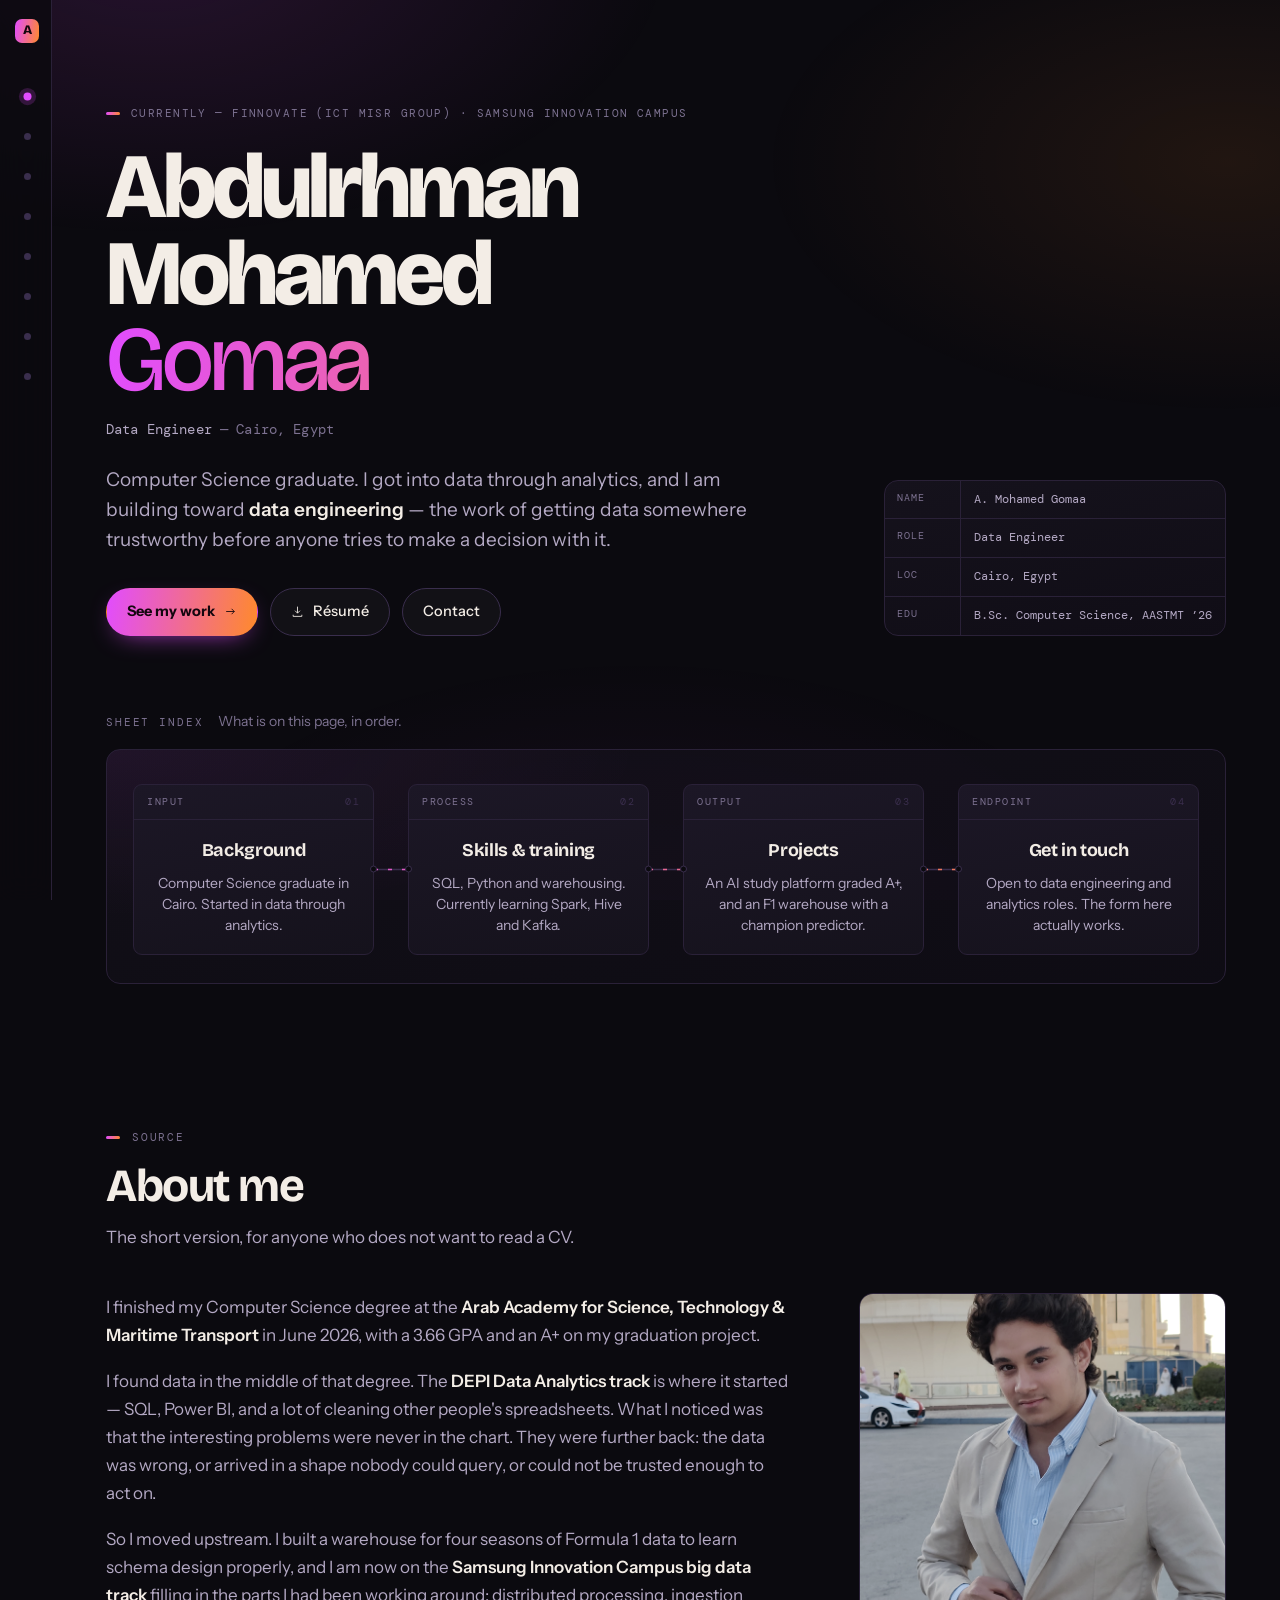
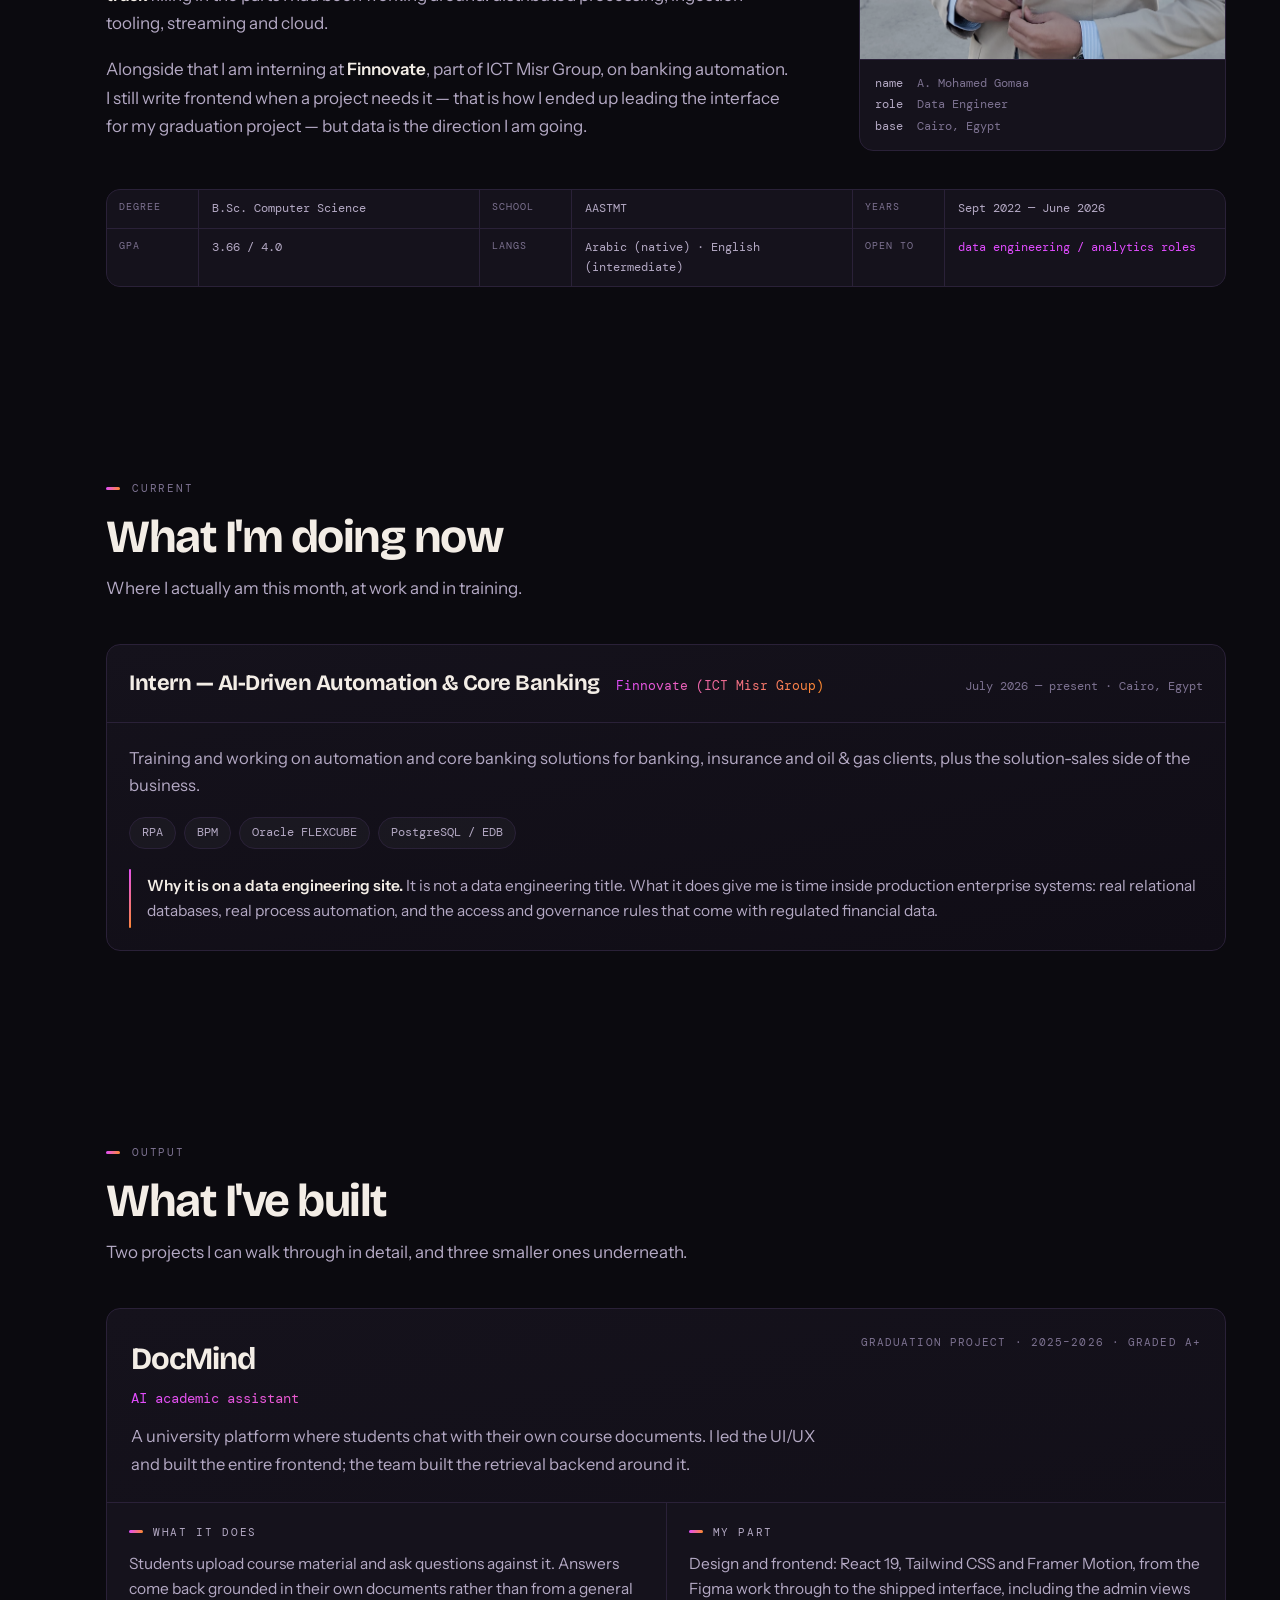
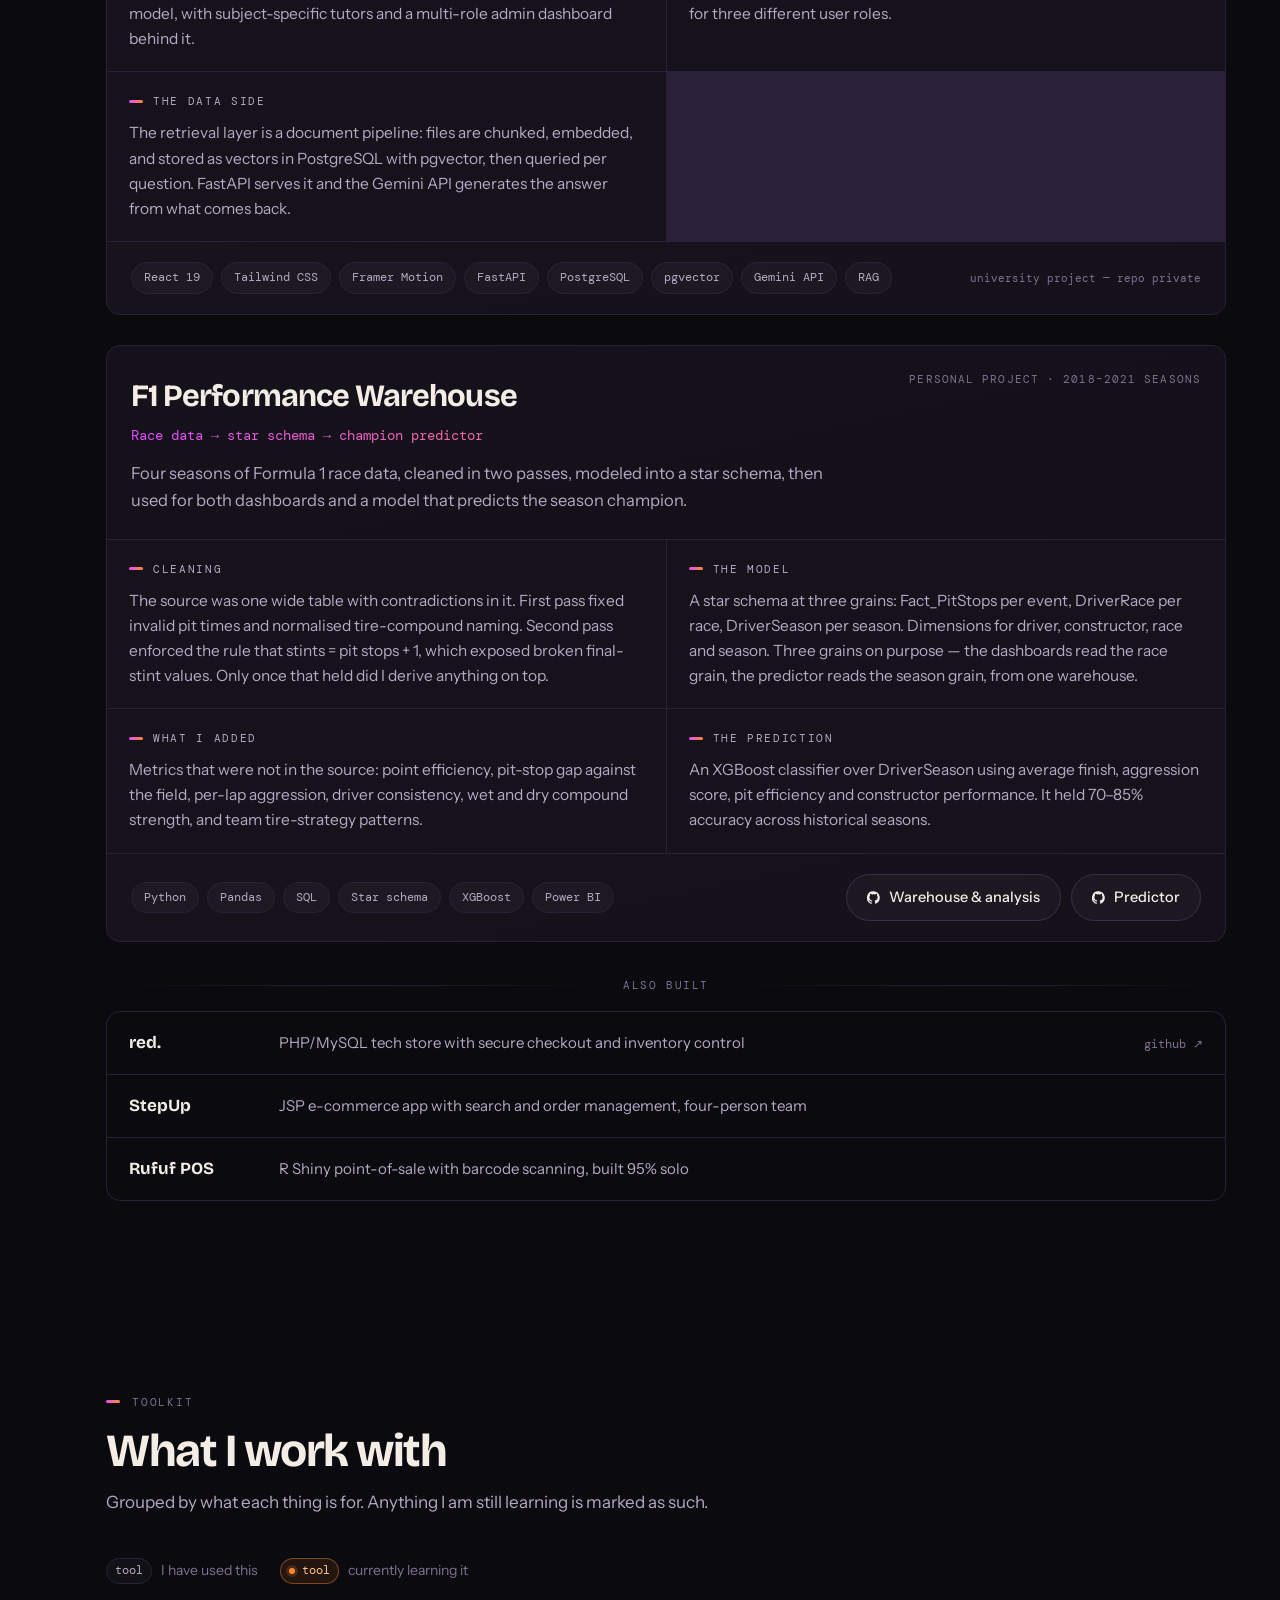
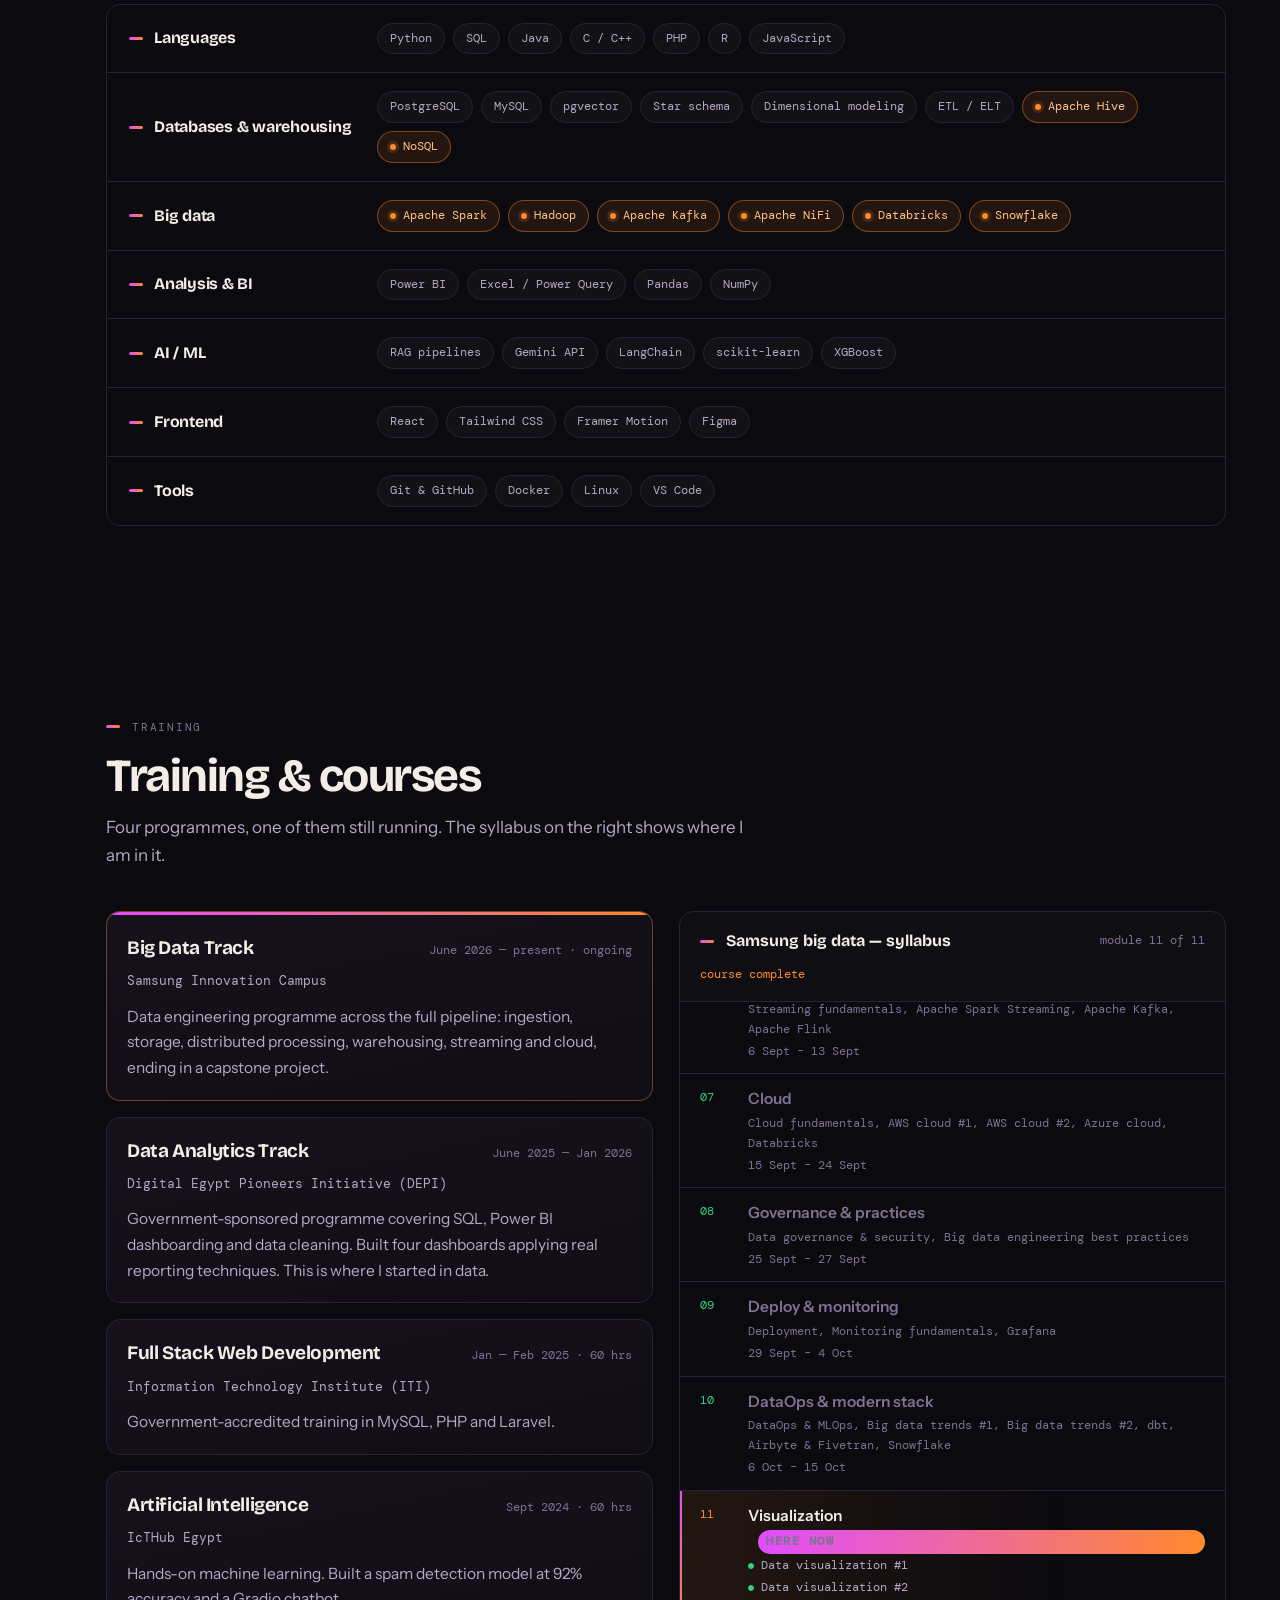
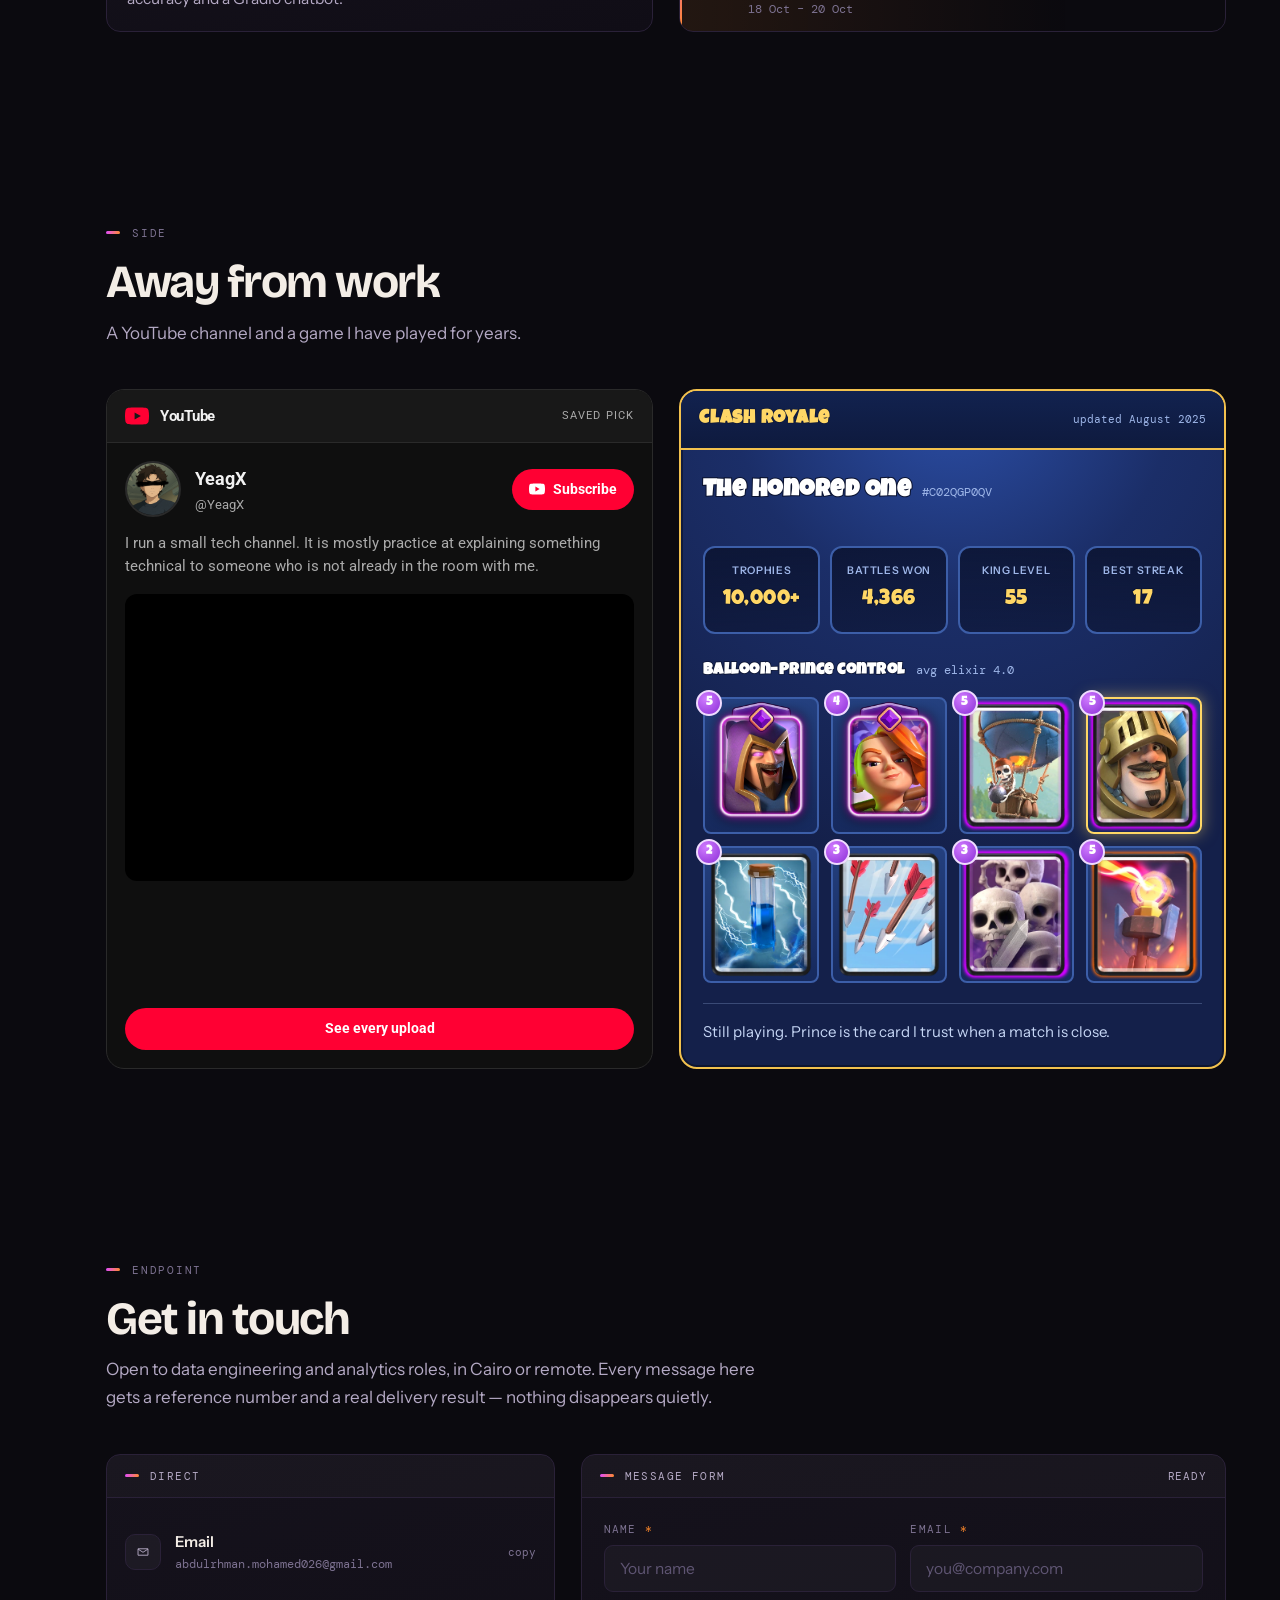
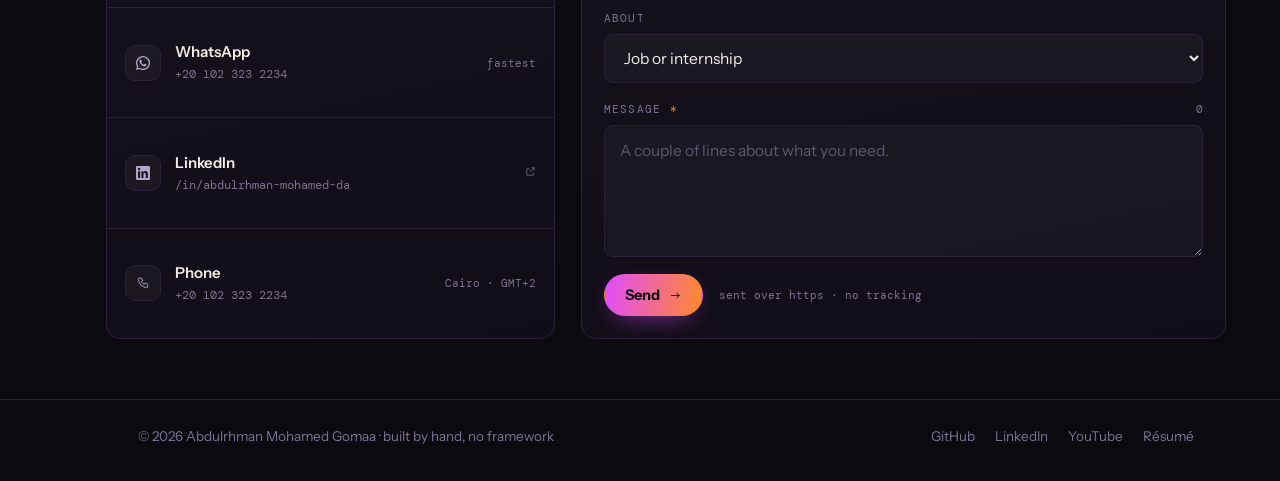
==== index.html @ bea024c0 "Portfolio v2 — data engineer site Rebuilt from scratch. Vanilla HTML/CSS/JS, no framework or build s" ====
<!DOCTYPE html>
<html lang="en">

<head>
  <meta charset="UTF-8">
  <meta name="viewport" content="width=device-width, initial-scale=1">
  <title>Abdulrhman Mohamed Gomaa — Data Engineer</title>
  <meta name="description"
    content="Data engineer in Cairo. Computer Science graduate, currently at Finnovate (ICT Misr Group) and on the Samsung Innovation Campus big data track.">
  <meta name="author" content="Abdulrhman Mohamed Gomaa">
  <meta name="theme-color" content="#0A1420">

  <meta property="og:type" content="website">
  <meta property="og:title" content="Abdulrhman Mohamed Gomaa — Data Engineer">
  <meta property="og:description" content="Computer Science graduate building a career in data engineering. Cairo, Egypt.">
  <meta property="og:image" content="Images/hero.png">
  <meta name="twitter:card" content="summary_large_image">

  <link rel="icon" href="Images/icon.ico" type="image/x-icon">
  <link rel="preconnect" href="https://fonts.googleapis.com">
  <link rel="preconnect" href="https://fonts.gstatic.com" crossorigin>
  <link rel="stylesheet" href="https://fonts.googleapis.com/css2?family=Bricolage+Grotesque:opsz,wght@12..96,500;12..96,700;12..96,800&family=Instrument+Sans:wght@400;500;600&family=DM+Mono:wght@400;500&family=Luckiest+Guy&family=Roboto:wght@400;500;700&display=swap">

  <link rel="stylesheet" href="CSS/base.css?v=7">
  <link rel="stylesheet" href="CSS/sections.css?v=7">
</head>

<body>

  <svg width="0" height="0" style="position:absolute" aria-hidden="true">
    <defs>
      <symbol id="i-github" viewBox="0 0 24 24"><path fill="currentColor" d="M12 .3a12 12 0 0 0-3.8 23.4c.6.1.8-.3.8-.6v-2c-3.3.7-4-1.6-4-1.6-.6-1.4-1.4-1.8-1.4-1.8-1.1-.8.1-.7.1-.7 1.2 0 1.9 1.2 1.9 1.2 1.1 1.9 2.9 1.3 3.6 1 .1-.8.4-1.3.8-1.6-2.7-.3-5.5-1.3-5.5-5.9 0-1.3.5-2.4 1.2-3.2 0-.4-.5-1.6.2-3.2 0 0 1-.3 3.3 1.2a11.5 11.5 0 0 1 6 0C17.3 4.6 18.3 5 18.3 5c.7 1.6.2 2.8.1 3.2.8.8 1.2 1.9 1.2 3.2 0 4.6-2.8 5.6-5.5 5.9.5.4.9 1.1.9 2.3v3.3c0 .3.2.7.8.6A12 12 0 0 0 12 .3"/></symbol>
      <symbol id="i-linkedin" viewBox="0 0 24 24"><path fill="currentColor" d="M20.4 20.4h-3.6v-5.6c0-1.3 0-3-1.9-3s-2.1 1.4-2.1 2.9v5.7H9.3V9h3.4v1.6h.1a3.8 3.8 0 0 1 3.4-1.9c3.6 0 4.3 2.4 4.3 5.5zM5.3 7.4a2.1 2.1 0 1 1 2.1-2.1 2.1 2.1 0 0 1-2.1 2.1M7.1 20.4H3.5V9h3.6zM22.2 0H1.8A1.8 1.8 0 0 0 0 1.8v20.4A1.8 1.8 0 0 0 1.8 24h20.4a1.8 1.8 0 0 0 1.8-1.8V1.8A1.8 1.8 0 0 0 22.2 0"/></symbol>
      <symbol id="i-youtube" viewBox="0 0 24 24"><path fill="currentColor" d="M23.5 6.2a3 3 0 0 0-2.1-2.1C19.5 3.6 12 3.6 12 3.6s-7.5 0-9.4.5A3 3 0 0 0 .5 6.2 31 31 0 0 0 0 12a31 31 0 0 0 .5 5.8 3 3 0 0 0 2.1 2.1c1.9.5 9.4.5 9.4.5s7.5 0 9.4-.5a3 3 0 0 0 2.1-2.1A31 31 0 0 0 24 12a31 31 0 0 0-.5-5.8M9.6 15.6V8.4l6.3 3.6z"/></symbol>
      <symbol id="i-mail" viewBox="0 0 24 24"><path fill="none" stroke="currentColor" stroke-width="1.6" d="M3.5 6.5h17v11h-17z M3.5 7l8.5 5.5L20.5 7"/></symbol>
      <symbol id="i-phone" viewBox="0 0 24 24"><path fill="none" stroke="currentColor" stroke-width="1.6" stroke-linejoin="round" d="M6 3.5h3.5L11.5 8 9 9.5a12 12 0 0 0 5 5L15.5 12l4.5 2v4a2 2 0 0 1-2.2 2A17 17 0 0 1 4 5.7 2 2 0 0 1 6 3.5"/></symbol>
      <symbol id="i-wa" viewBox="0 0 24 24"><path fill="currentColor" d="M17.5 14.4c-.3-.2-1.8-.9-2-1s-.5-.1-.7.1-.8 1-1 1.2-.4.2-.7 0a8 8 0 0 1-2.4-1.5 9 9 0 0 1-1.6-2c-.2-.3 0-.5.1-.6l.5-.6.3-.5a.6.6 0 0 0 0-.6L9 6.7c-.2-.6-.5-.5-.7-.5h-.6a1.2 1.2 0 0 0-.8.4 3.4 3.4 0 0 0-1.1 2.6A6 6 0 0 0 7 12.4a13.5 13.5 0 0 0 5.2 4.6 17 17 0 0 0 1.7.6 4.2 4.2 0 0 0 1.9.1 3.1 3.1 0 0 0 2-1.4 2.5 2.5 0 0 0 .2-1.4c-.1-.2-.3-.3-.5-.5M12 0A12 12 0 0 0 1.7 18.1L0 24l6.1-1.6A12 12 0 1 0 12 0m0 21.8a9.8 9.8 0 0 1-5-1.4l-.4-.2-3.6 1 1-3.5-.2-.4A9.8 9.8 0 1 1 12 21.8"/></symbol>
      <symbol id="i-dl" viewBox="0 0 24 24"><path fill="none" stroke="currentColor" stroke-width="1.6" d="M12 3v12m0 0 4.5-4.5M12 15l-4.5-4.5M4 18v3h16v-3"/></symbol>
      <symbol id="i-ext" viewBox="0 0 24 24"><path fill="none" stroke="currentColor" stroke-width="1.6" d="M14 4h6v6M20 4l-9 9M18 14v6H4V6h6"/></symbol>
      <symbol id="i-arr" viewBox="0 0 24 24"><path fill="none" stroke="currentColor" stroke-width="1.6" d="M4 12h15m0 0-5-5m5 5-5 5"/></symbol>
      <symbol id="i-up" viewBox="0 0 24 24"><path fill="none" stroke="currentColor" stroke-width="1.6" d="M12 19V5m0 0-6 6m6-6 6 6"/></symbol>
    </defs>
  </svg>

  <!-- ================= LEFT EDGE RAIL ================= -->
  <nav class="rail" id="rail" aria-label="Sections">
    <div class="rail__top">
      <span class="rail__mark">A</span>
      <span class="rail__name" id="railName">A. Mohamed Gomaa</span>
      <button class="menubt" id="menuBt" aria-label="Menu" aria-expanded="false">
        <i></i><i></i><i></i>
      </button>
    </div>
    <ul class="rail__nav" id="railNav"></ul>
    <div class="rail__foot"><span id="railFoot"></span></div>
  </nav>

  <div class="msheet" id="mSheet"></div>

  <div class="page">
    <main>

      <!-- ================= HERO ================= -->
      <section class="hero wrap" id="top">
        <div class="hero__top">
          <div>
            <div class="hero__eyebrow">
              <span class="tick"></span>
              <span class="lbl" id="heroKicker">—</span>
            </div>

            <h1>Abdulrhman Mohamed<span class="thin">Gomaa</span></h1>

            <p class="hero__role mono">Data Engineer <em>— Cairo, Egypt</em></p>

            <p class="hero__lede">
              Computer Science graduate. I got into data through analytics, and I am building toward
              <b>data engineering</b> — the work of getting data somewhere trustworthy before anyone
              tries to make a decision with it.
            </p>

            <div class="hero__acts">
              <a href="#work" class="bt bt--solid">See my work <svg width="13" height="13"><use href="#i-arr"/></svg></a>
              <a href="CV.pdf" download="Abdulrhman Mohamed Gomaa — CV.pdf" class="bt">
                <svg width="13" height="13"><use href="#i-dl"/></svg> Résumé
              </a>
              <a href="#contact" class="bt">Contact</a>
            </div>
          </div>

          <!-- drawing title block -->
          <dl class="tblock" id="titleBlock"></dl>
        </div>

        <!-- schematic -->
        <div class="schem">
          <div class="schem__cap">
            <h2>Sheet index</h2>
            <p>What is on this page, in order.</p>
          </div>
          <div class="schem__box">
            <div class="schem__grid" id="schem">
              <svg class="schem__wires" id="wires" aria-hidden="true"></svg>

              <a class="nd" href="#about">
                <span class="nd__pin nd__pin--r"></span>
                <span class="nd__hd">input <b>01</b></span>
                <span class="nd__bd">
                  <h3>Background</h3>
                  <p>Computer Science graduate in Cairo. Started in data through analytics.</p>
                </span>
              </a>

              <a class="nd" href="#toolkit">
                <span class="nd__pin nd__pin--l"></span><span class="nd__pin nd__pin--r"></span>
                <span class="nd__hd">process <b>02</b></span>
                <span class="nd__bd">
                  <h3>Skills &amp; training</h3>
                  <p>SQL, Python and warehousing. Currently learning Spark, Hive and Kafka.</p>
                </span>
              </a>

              <a class="nd" href="#work">
                <span class="nd__pin nd__pin--l"></span><span class="nd__pin nd__pin--r"></span>
                <span class="nd__hd">output <b>03</b></span>
                <span class="nd__bd">
                  <h3>Projects</h3>
                  <p>An AI study platform graded A+, and an F1 warehouse with a champion predictor.</p>
                </span>
              </a>

              <a class="nd" href="#contact">
                <span class="nd__pin nd__pin--l"></span>
                <span class="nd__hd">endpoint <b>04</b></span>
                <span class="nd__bd">
                  <h3>Get in touch</h3>
                  <p>Open to data engineering and analytics roles. The form here actually works.</p>
                </span>
              </a>
            </div>
          </div>
        </div>
      </section>

      <!-- ================= 01 ABOUT ================= -->
      <section class="sheet wrap" id="about">
        <header class="shd rv">
          <div class="shd__rule">
            <span class="tick"></span><span class="shd__ann">source</span>
          </div>
          <h2>About me</h2>
          <p>The short version, for anyone who does not want to read a CV.</p>
        </header>

        <div class="about">
          <div class="rv">
            <p>I finished my Computer Science degree at the <strong>Arab Academy for Science, Technology &amp;
              Maritime Transport</strong> in June 2026, with a 3.66 GPA and an A+ on my graduation project.</p>

            <p>I found data in the middle of that degree. The <strong>DEPI Data Analytics track</strong> is where it
              started — SQL, Power BI, and a lot of cleaning other people's spreadsheets. What I noticed was that the
              interesting problems were never in the chart. They were further back: the data was wrong, or arrived in
              a shape nobody could query, or could not be trusted enough to act on.</p>

            <p>So I moved upstream. I built a warehouse for four seasons of Formula 1 data to learn schema design
              properly, and I am now on the <strong>Samsung Innovation Campus big data track</strong> filling in the
              parts I had been working around: distributed processing, ingestion tooling, streaming and cloud.</p>

            <p>Alongside that I am interning at <strong>Finnovate</strong>, part of ICT Misr Group, on banking
              automation. I still write frontend when a project needs it — that is how I ended up leading the interface
              for my graduation project — but data is the direction I am going.</p>
          </div>

          <div class="rv">
            <figure class="port" style="margin:0">
              <img src="Images/my photo.jpeg" alt="Abdulrhman Mohamed Gomaa" loading="lazy" decoding="async">
              <figcaption class="port__cap" id="portCap"></figcaption>
            </figure>
          </div>
        </div>

        <dl class="facts rv" id="facts"></dl>
      </section>

      <!-- ================= 02 NOW ================= -->
      <section class="sheet wrap" id="now">
        <header class="shd rv">
          <div class="shd__rule">
            <span class="tick"></span><span class="shd__ann">current</span>
          </div>
          <h2>What I'm doing now</h2>
          <p>Where I actually am this month, at work and in training.</p>
        </header>

        <div class="blk rv" id="nowBlock"></div>
      </section>

      <!-- ================= 03 WORK ================= -->
      <section class="sheet wrap" id="work">
        <header class="shd rv">
          <div class="shd__rule">
            <span class="tick"></span><span class="shd__ann">output</span>
          </div>
          <h2>What I've built</h2>
          <p>Two projects I can walk through in detail, and three smaller ones underneath.</p>
        </header>

        <div id="projects"></div>

        <div class="dim rv" style="margin:34px 0 16px"><span>also built</span></div>
        <div class="also rv" id="also"></div>
      </section>

      <!-- ================= 04 TOOLKIT ================= -->
      <section class="sheet wrap" id="toolkit">
        <header class="shd rv">
          <div class="shd__rule">
            <span class="tick"></span><span class="shd__ann">toolkit</span>
          </div>
          <h2>What I work with</h2>
          <p>Grouped by what each thing is for. Anything I am still learning is marked as such.</p>
        </header>

        <div class="kit__key rv">
          <i><span class="tg" style="padding:2px 8px">tool</span> I have used this</i>
          <i><span class="tg tg--now" style="padding:2px 8px">tool</span> currently learning it</i>
        </div>

        <div class="kit rv" id="kit"></div>
      </section>

      <!-- ================= 05 LEARNING ================= -->
      <section class="sheet wrap" id="learning">
        <header class="shd rv">
          <div class="shd__rule">
            <span class="tick"></span><span class="shd__ann">training</span>
          </div>
          <h2>Training &amp; courses</h2>
          <p>Four programmes, one of them still running. The syllabus on the right shows where I am in it.</p>
        </header>

        <div class="learn">
          <div class="rv" id="courses"></div>
          <div class="rv learn__col">
            <div class="syl" id="syllabus"></div>
          </div>
        </div>
      </section>

      <!-- ================= 06 OFF THE CLOCK ================= -->
      <section class="sheet wrap" id="personal">
        <header class="shd rv">
          <div class="shd__rule">
            <span class="tick"></span><span class="shd__ann">side</span>
          </div>
          <h2>Away from work</h2>
          <p>A YouTube channel and a game I have played for years.</p>
        </header>

        <div class="off">

          <!-- YouTube: its own black-and-red world -->
          <div class="zone zone--yt rv">
            <div class="z__hd">
              <span class="ytmark"><svg width="24" height="24"><use href="#i-youtube"/></svg></span>
              <b>YouTube</b>
              <span class="r" id="ytStatus">loading</span>
            </div>
            <div class="z__bd">
              <div class="yt__chan">
                <img class="yt__logo" src="Images/yeagx_logo.jpg" alt="YeagX channel avatar" id="ytLogo" loading="lazy">
                <div>
                  <h3>YeagX</h3>
                  <div class="h">@YeagX</div>
                </div>
                <a class="yt__sub" href="https://www.youtube.com/@YeagX" target="_blank" rel="noopener">
                  <svg width="16" height="16"><use href="#i-youtube"/></svg> Subscribe
                </a>
              </div>

              <p class="yt__blurb" id="ytBlurb"></p>

              <div class="yt__frame" id="ytFrame"><div class="ph">loading the latest upload…</div></div>
              <div class="yt__now" id="ytNow"></div>

              <div class="yt__list" id="ytList">
                <div class="yt__skel"></div><div class="yt__skel"></div><div class="yt__skel"></div>
              </div>
            </div>
          </div>

          <!-- Clash Royale: arena blue and gold -->
          <div class="zone zone--cr rv">
            <div class="z__hd">
              <b>Clash Royale</b>
              <span class="r" id="crUpdated"></span>
            </div>
            <div class="z__bd" id="clash"></div>
          </div>

        </div>
      </section>

      <!-- ================= 07 CONTACT ================= -->
      <section class="sheet wrap" id="contact">
        <header class="shd rv">
          <div class="shd__rule">
            <span class="tick"></span><span class="shd__ann">endpoint</span>
          </div>
          <h2>Get in touch</h2>
          <p>Open to data engineering and analytics roles, in Cairo or remote. Every message here gets a
            reference number and a real delivery result — nothing disappears quietly.</p>
        </header>

        <div class="sink">
          <div class="rv sink__col">
            <div class="blk">
              <div class="blk__hd"><span class="tick"></span> direct</div>
              <div class="chans" id="chans"></div>
            </div>
          </div>

          <div class="blk rv">
            <div class="blk__hd">
              <span class="tick"></span> message form
              <span class="r" id="formState">checking</span>
            </div>
            <div class="blk__bd">
              <form class="frm" id="cForm" novalidate>
                <div style="display:grid;grid-template-columns:1fr 1fr;gap:14px" class="two">
                  <div class="fld">
                    <label for="cname">Name <span class="rq">*</span></label>
                    <input type="text" id="cname" name="name" autocomplete="name" placeholder="Your name" required>
                    <div class="fld__e" id="e-cname"></div>
                  </div>
                  <div class="fld">
                    <label for="cemail">Email <span class="rq">*</span></label>
                    <input type="email" id="cemail" name="email" autocomplete="email" placeholder="you@company.com" required>
                    <div class="fld__e" id="e-cemail"></div>
                  </div>
                </div>

                <div class="fld">
                  <label for="ctopic">About</label>
                  <select id="ctopic" name="topic">
                    <option>Job or internship</option>
                    <option>Freelance or project work</option>
                    <option>Collaboration</option>
                    <option>Question about a project</option>
                    <option>Something else</option>
                  </select>
                </div>

                <div class="fld">
                  <label for="cmsg">Message <span class="rq">*</span>
                    <span style="margin-left:auto;color:var(--tx-3);letter-spacing:0" id="msgCount">0</span>
                  </label>
                  <textarea id="cmsg" name="message" placeholder="A couple of lines about what you need." required></textarea>
                  <div class="fld__e" id="e-cmsg"></div>
                </div>

                <div class="hp" aria-hidden="true">
                  <label for="company_website">Leave empty</label>
                  <input type="text" id="company_website" name="botcheck" tabindex="-1" autocomplete="off">
                </div>

                <div class="frm__ft">
                  <button type="submit" class="bt bt--solid" id="sendBt">
                    Send <svg width="13" height="13"><use href="#i-arr"/></svg>
                  </button>
                  <span class="frm__nt" id="formNote">sent over https · no tracking</span>
                </div>
              </form>

              <div class="rcpt" id="rcpt" hidden>
                <div class="rcpt__hd"><span class="m"></span><span id="rcptTitle">—</span></div>
                <div class="rcpt__bd" id="rcptBody"></div>
              </div>
            </div>
          </div>
        </div>
      </section>

    </main>

    <footer class="ft">
      <div class="wrap ft__in">
        <span>© <span id="yr"></span> Abdulrhman Mohamed Gomaa · built by hand, no framework</span>
        <div class="ft__lnks">
          <a href="https://github.com/yeagx" target="_blank" rel="noopener">GitHub</a>
          <a href="https://www.linkedin.com/in/abdulrhman-mohamed-da" target="_blank" rel="noopener">LinkedIn</a>
          <a href="https://www.youtube.com/@YeagX" target="_blank" rel="noopener">YouTube</a>
          <a href="CV.pdf" download>Résumé</a>
        </div>
      </div>
    </footer>
  </div>

  <button class="up" id="up" aria-label="Back to top"><svg width="14" height="14"><use href="#i-up"/></svg></button>

  <script src="js/data.js?v=7"></script>
  <script src="js/render.js?v=7"></script>
  <script src="js/dag.js?v=7"></script>
  <script src="js/youtube.js?v=7"></script>
  <script src="js/contact.js?v=7"></script>
</body>

</html>
---- CSS/base.css ----
/* =============================================================
   base.css — tokens, reset, primitives, rail, hero, schematic
   ============================================================= */

:root {
  /* ground — violet-biased dark, not neutral grey */
  --void:   #0B0A0F;
  --panel:  #15121C;
  --panel2: #1C1726;
  --haze:   #2A2138;
  --haze2:  #3A2E4D;

  /* text — warm off-white so it reads human, not clinical */
  --cream:  #F3EDE6;
  --mute:   #B4A9C4;
  --dim:    #7D7291;

  /* accent — Abdulrhman's own pair */
  --magenta: #E14CFF;
  --ember:   #FF8A2B;
  --grad: linear-gradient(100deg, var(--magenta) 0%, var(--ember) 100%);

  --live:  #35D07F;
  --err:   #FF6B6B;

  --display: 'Bricolage Grotesque', 'Instrument Sans', system-ui, sans-serif;
  --body:    'Instrument Sans', system-ui, -apple-system, Segoe UI, sans-serif;
  --mono:    'DM Mono', ui-monospace, SFMono-Regular, Menlo, monospace;

  --edge: 52px;
  --edge-open: 228px;
  --maxw: 1120px;

  --r: 14px;
  --r-sm: 9px;
}

*, *::before, *::after { box-sizing: border-box; }

html { -webkit-text-size-adjust: 100%; }
@media (prefers-reduced-motion: no-preference) { html { scroll-behavior: smooth; } }

body {
  margin: 0;
  background: var(--void);
  color: var(--cream);
  font-family: var(--body);
  font-size: 16.5px;
  line-height: 1.65;
  overflow-x: hidden;
  -webkit-font-smoothing: antialiased;
}

/* ambient warmth: two soft pools of colour fixed behind everything */
body::before {
  content: '';
  position: fixed;
  inset: 0;
  z-index: -1;
  pointer-events: none;
  background:
    radial-gradient(58vw 46vh at 12% -6%,  rgba(225,76,255,.13), transparent 70%),
    radial-gradient(52vw 40vh at 96% 18%,  rgba(255,138,43,.09), transparent 70%),
    radial-gradient(60vw 50vh at 50% 108%, rgba(225,76,255,.07), transparent 70%);
}

img { max-width: 100%; display: block; }
a { color: inherit; }
::selection { background: var(--magenta); color: #12060F; }

::-webkit-scrollbar { width: 11px; }
::-webkit-scrollbar-track { background: var(--void); }
::-webkit-scrollbar-thumb { background: var(--haze2); border-radius: 10px; border: 3px solid var(--void); }
::-webkit-scrollbar-thumb:hover { background: #4B3B63; }

:focus-visible { outline: 2px solid var(--magenta); outline-offset: 3px; border-radius: 4px; }

.sr-only {
  position: absolute; width: 1px; height: 1px; padding: 0; margin: -1px;
  overflow: hidden; clip: rect(0 0 0 0); white-space: nowrap; border: 0;
}

/* =============================================================
   primitives
   ============================================================= */

.mono { font-family: var(--mono); }

.lbl {
  font-family: var(--mono);
  font-size: 11px;
  letter-spacing: .13em;
  text-transform: uppercase;
  color: var(--dim);
}

/* gradient text, used sparingly */
.grad-tx {
  background: var(--grad);
  -webkit-background-clip: text;
  background-clip: text;
  -webkit-text-fill-color: transparent;
  color: transparent;
}

.dim { display: flex; align-items: center; gap: 14px; width: 100%; }
.dim::before, .dim::after {
  content: ''; flex: 1; height: 1px;
  background: linear-gradient(90deg, transparent, var(--haze), transparent);
}
.dim > span {
  font-family: var(--mono); font-size: 11px;
  letter-spacing: .14em; text-transform: uppercase;
  color: var(--dim); white-space: nowrap;
}

/* card / block */
.blk {
  position: relative;
  background: linear-gradient(168deg, var(--panel), #100D16);
  border: 1px solid var(--haze);
  border-radius: var(--r);
  overflow: hidden;
}

.blk__hd {
  display: flex; align-items: center; gap: 11px;
  padding: 12px 18px;
  border-bottom: 1px solid var(--haze);
  font-family: var(--mono);
  font-size: 11px;
  letter-spacing: .13em;
  text-transform: uppercase;
  color: var(--mute);
  background: rgba(255,255,255,.02);
}
.blk__hd .r { margin-left: auto; color: var(--dim); letter-spacing: .08em; }
.blk__bd { padding: 22px; }

/* the small gradient tick that replaces bullet dots */
.tick {
  width: 14px; height: 3px; border-radius: 3px;
  background: var(--grad);
  flex: none; display: inline-block;
}

/* tag */
.tg {
  display: inline-flex; align-items: center; gap: 7px;
  padding: 5px 12px;
  border: 1px solid var(--haze);
  border-radius: 999px;
  background: rgba(255,255,255,.03);
  font-family: var(--mono);
  font-size: 12px;
  color: var(--mute);
  white-space: nowrap;
  transition: border-color .2s, color .2s, transform .2s;
}
.tg:hover { border-color: var(--haze2); color: var(--cream); transform: translateY(-1px); }
.tg--now {
  border-color: rgba(255,138,43,.42);
  background: rgba(255,138,43,.10);
  color: #FFC48A;
}
.tg--now::before {
  content: ''; width: 6px; height: 6px; border-radius: 50%;
  background: var(--ember); flex: none;
  box-shadow: 0 0 0 3px rgba(255,138,43,.16);
}

/* buttons */
.bt {
  display: inline-flex; align-items: center; gap: 9px;
  padding: 11px 20px;
  border: 1px solid var(--haze2);
  border-radius: 999px;
  background: rgba(255,255,255,.03);
  color: var(--cream);
  font-family: var(--body);
  font-size: 14.5px;
  font-weight: 500;
  text-decoration: none;
  cursor: pointer;
  transition: background .2s, border-color .2s, transform .2s, box-shadow .2s;
}
.bt:hover {
  background: rgba(255,255,255,.07);
  border-color: var(--magenta);
  transform: translateY(-2px);
}
.bt:active { transform: translateY(0); }

.bt--solid {
  background: var(--grad);
  border-color: transparent;
  color: #14060E;
  font-weight: 700;
  box-shadow: 0 8px 26px -12px rgba(225,76,255,.85);
}
.bt--solid:hover {
  background: var(--grad);
  border-color: transparent;
  box-shadow: 0 14px 34px -12px rgba(225,76,255,.95);
}

/* =============================================================
   LEFT RAIL — a slim ruler that opens on hover
   ============================================================= */
.rail {
  position: fixed;
  top: 0; left: 0; bottom: 0;
  width: var(--edge);
  z-index: 60;
  background: rgba(11,10,15,.82);
  backdrop-filter: blur(14px);
  -webkit-backdrop-filter: blur(14px);
  border-right: 1px solid var(--haze);
  display: flex;
  flex-direction: column;
  overflow: hidden;
  transition: width .26s cubic-bezier(.22,.75,.28,1);
}
.rail:hover, .rail:focus-within { width: var(--edge-open); }

.rail__top {
  height: 62px;
  display: flex; align-items: center;
  padding-left: 15px;
  /* transparent while collapsed — otherwise it reads as a stray 52px stub */
  border-bottom: 1px solid transparent;
  transition: border-color .22s;
  flex: none;
}
.rail:hover .rail__top, .rail:focus-within .rail__top { border-bottom-color: var(--haze); }
.rail__mark {
  width: 24px; height: 24px;
  border-radius: 7px;
  background: var(--grad);
  color: #14060E;
  font-family: var(--display);
  font-size: 13px;
  font-weight: 800;
  display: grid; place-items: center;
  flex: none;
}
.rail__name {
  margin-left: 13px;
  font-family: var(--mono);
  font-size: 12px;
  color: var(--mute);
  white-space: nowrap;
  opacity: 0;
  transition: opacity .2s;
}
.rail:hover .rail__name, .rail:focus-within .rail__name { opacity: 1; }

.rail__nav { list-style: none; margin: 0; padding: 14px 0; flex: 1; }

.rail__lnk {
  display: flex; align-items: center;
  height: 40px;
  padding-left: 15px;
  text-decoration: none;
  position: relative;
  transition: background .18s;
}
.rail__lnk:hover { background: rgba(255,255,255,.045); }

.rail__no {
  width: 24px; flex: none;
  display: grid; place-items: center;
}
/* the dot is the marker — no fake numbering */
.rail__no::before {
  content: '';
  width: 7px; height: 7px;
  border-radius: 50%;
  background: var(--haze2);
  transition: background .25s, box-shadow .25s, transform .25s;
}
.rail__txt {
  margin-left: 13px;
  font-family: var(--body);
  font-size: 14px;
  color: var(--dim);
  white-space: nowrap;
  opacity: 0;
  transition: opacity .2s, color .25s;
}
.rail:hover .rail__txt, .rail:focus-within .rail__txt { opacity: 1; }

.rail__lnk.on .rail__no::before {
  background: var(--magenta);
  box-shadow: 0 0 0 4px rgba(225,76,255,.18);
  transform: scale(1.15);
}
.rail__lnk.on .rail__txt { color: var(--cream); }

.rail__foot {
  flex: none;
  padding: 13px 15px;
  border-top: 1px solid transparent;
  transition: border-color .22s;
  font-family: var(--mono);
  font-size: 10.5px;
  color: var(--dim);
  white-space: nowrap;
}
.rail:hover .rail__foot, .rail:focus-within .rail__foot { border-top-color: var(--haze); }
.rail__foot span { opacity: 0; transition: opacity .2s; }
.rail:hover .rail__foot span, .rail:focus-within .rail__foot span { opacity: 1; }

.page { margin-left: var(--edge); }

/* burger + mobile sheet — defined BEFORE the media query that flips them on */
.menubt {
  display: none;
  margin-left: auto;
  width: 38px; height: 34px;
  border: 1px solid var(--haze2);
  border-radius: var(--r-sm);
  background: rgba(255,255,255,.03);
  cursor: pointer;
  place-items: center;
  padding: 0;
}
.menubt i { display: block; width: 15px; height: 1.5px; background: var(--mute); margin: 2.5px 0; border-radius: 2px; }

.msheet {
  display: none;
  position: fixed;
  top: 60px; left: 0; right: 0;
  z-index: 59;
  background: rgba(11,10,15,.98);
  backdrop-filter: blur(16px);
  border-bottom: 1px solid var(--haze);
  padding: 10px 18px 20px;
  max-height: calc(100vh - 60px);
  overflow-y: auto;
}
.msheet.open { display: block; }
.msheet a {
  display: flex; align-items: center; gap: 12px;
  padding: 13px 4px;
  border-bottom: 1px solid var(--haze);
  font-family: var(--body);
  font-size: 16px;
  color: var(--mute);
  text-decoration: none;
}
.msheet a:last-child { border-bottom: 0; }
.msheet a span {
  width: 6px; height: 6px; border-radius: 50%;
  background: var(--haze2); flex: none;
  font-size: 0;
}

@media (max-width: 860px) {
  .rail {
    top: 0; bottom: auto;
    width: 100%; height: 60px;
    flex-direction: row;
    align-items: center;
    border-right: 0;
    border-bottom: 1px solid var(--haze);
    padding: 0 18px;
  }
  .rail:hover, .rail:focus-within { width: 100%; }
  .rail__top { height: auto; border: 0; padding: 0; flex: 1; }
  .rail__name { opacity: 1; }
  .rail__nav, .rail__foot { display: none; }
  .page { margin-left: 0; padding-top: 60px; }
  .menubt { display: grid; }
}

/* =============================================================
   layout shell
   ============================================================= */
.wrap { width: 100%; max-width: var(--maxw); margin: 0 auto; padding: 0 32px; }
@media (max-width: 640px) { .wrap { padding: 0 20px; } }

.sheet { padding: 96px 0; scroll-margin-top: 76px; }
.sheet:last-of-type { padding-bottom: 60px; }
@media (max-width: 640px) { .sheet { padding: 66px 0; } }

/* section header */
.shd { margin-bottom: 42px; max-width: 68ch; }
.shd__rule { display: flex; align-items: center; gap: 12px; margin-bottom: 16px; }
.shd__ann {
  font-family: var(--mono);
  font-size: 11px;
  letter-spacing: .16em;
  text-transform: uppercase;
  color: var(--dim);
}
.shd h2 {
  margin: 0 0 12px;
  font-family: var(--display);
  font-size: clamp(30px, 4.6vw, 46px);
  line-height: 1.06;
  letter-spacing: -.032em;
  font-weight: 700;
  text-wrap: balance;
}
.shd p { margin: 0; color: var(--mute); font-size: 17px; max-width: 60ch; }

/* =============================================================
   HERO
   ============================================================= */
.hero { padding: 104px 0 48px; }
@media (max-width: 860px) { .hero { padding: 54px 0 40px; } }

.hero__top {
  display: grid;
  grid-template-columns: 1fr auto;
  gap: 44px;
  align-items: end;
  padding-bottom: 40px;
}
@media (max-width: 900px) { .hero__top { grid-template-columns: 1fr; align-items: start; gap: 30px; } }

.hero__eyebrow { display: flex; align-items: center; gap: 11px; margin-bottom: 22px; flex-wrap: wrap; }

.hero h1 {
  margin: 0 0 14px;
  font-family: var(--display);
  font-size: clamp(44px, 8.4vw, 92px);
  line-height: .94;
  letter-spacing: -.045em;
  font-weight: 800;
  text-wrap: balance;
}
.hero h1 .thin {
  display: block;
  font-weight: 500;
  background: var(--grad);
  -webkit-background-clip: text;
  background-clip: text;
  -webkit-text-fill-color: transparent;
  color: transparent;
}

.hero__role {
  font-family: var(--mono);
  font-size: 14px;
  letter-spacing: .01em;
  color: var(--mute);
  margin: 0 0 24px;
}
.hero__role em { font-style: normal; color: var(--dim); }

.hero__lede {
  margin: 0;
  font-size: 19px;
  line-height: 1.6;
  color: var(--mute);
  max-width: 52ch;
}
.hero__lede b { color: var(--cream); font-weight: 600; }

.hero__acts { display: flex; flex-wrap: wrap; gap: 12px; margin-top: 32px; }

/* identity card (was the drawing title block) */
.tblock {
  margin: 0;
  border: 1px solid var(--haze);
  border-radius: var(--r);
  min-width: 280px;
  background: linear-gradient(168deg, var(--panel), #100D16);
  overflow: hidden;
}
.tblock__row {
  display: grid;
  grid-template-columns: 76px 1fr;
  border-bottom: 1px solid var(--haze);
  font-family: var(--mono);
  font-size: 12px;
}
.tblock__row:last-child { border-bottom: 0; }
.tblock__row dt {
  padding: 9px 12px;
  color: var(--dim);
  border-right: 1px solid var(--haze);
  letter-spacing: .1em;
  text-transform: uppercase;
  font-size: 10px;
}
.tblock__row dd { margin: 0; padding: 9px 13px; color: var(--mute); }

/* =============================================================
   SCHEMATIC — kept, but warmed up
   ============================================================= */
.schem { margin-top: 34px; }

.schem__cap { display: flex; align-items: baseline; gap: 14px; flex-wrap: wrap; margin-bottom: 16px; }
.schem__cap h2 {
  margin: 0;
  font-family: var(--mono);
  font-size: 11px;
  letter-spacing: .17em;
  text-transform: uppercase;
  color: var(--dim);
  font-weight: 400;
}
.schem__cap p { margin: 0; color: var(--dim); font-size: 14px; }

.schem__box {
  position: relative;
  border: 1px solid var(--haze);
  border-radius: var(--r);
  padding: 34px 26px 28px;
  background:
    radial-gradient(80% 120% at 0% 0%, rgba(225,76,255,.07), transparent 60%),
    linear-gradient(168deg, rgba(21,18,28,.75), rgba(16,13,22,.75));
}

.schem__grid { position: relative; z-index: 1; display: grid; grid-template-columns: repeat(4, 1fr); gap: 34px; }
@media (max-width: 900px) { .schem__grid { grid-template-columns: 1fr 1fr; gap: 28px 34px; } }
@media (max-width: 560px) { .schem__grid { grid-template-columns: 1fr; gap: 22px; } }

.schem__wires { position: absolute; inset: 0; width: 100%; height: 100%; pointer-events: none; overflow: visible; z-index: 0; }
.wire { fill: none; stroke: var(--haze2); stroke-width: 1.5; }
.wire--flow {
  fill: none; stroke: url(#wireGrad); stroke-width: 1.5;
  stroke-dasharray: 4 10; opacity: .95;
  animation: march 1.5s linear infinite;
}
@keyframes march { to { stroke-dashoffset: -28; } }

.nd {
  position: relative; z-index: 1;
  display: flex;
  flex-direction: column;
  text-decoration: none;
  border: 1px solid var(--haze);
  border-radius: var(--r-sm);
  background: linear-gradient(168deg, var(--panel2), var(--panel));
  transition: border-color .22s, transform .22s, box-shadow .22s;
}
.nd:hover {
  border-color: var(--magenta);
  transform: translateY(-4px);
  box-shadow: 0 20px 40px -22px rgba(225,76,255,.6);
}

.nd__hd {
  display: flex; align-items: center; gap: 9px;
  padding: 9px 13px;
  border-bottom: 1px solid var(--haze);
  font-family: var(--mono);
  font-size: 10px;
  letter-spacing: .15em;
  text-transform: uppercase;
  color: var(--dim);
}
.nd__hd b { margin-left: auto; font-weight: 400; color: var(--haze2); }
.nd__bd { padding: 16px 14px 18px; text-align: center; flex: 1; }
.nd__bd h3 {
  margin: 0 0 7px;
  font-family: var(--display);
  font-size: 18px;
  font-weight: 700;
  letter-spacing: -.02em;
}
.nd__bd p { margin: 0; font-size: 14px; color: var(--mute); line-height: 1.5; }

.nd__pin {
  position: absolute;
  width: 7px; height: 7px; border-radius: 50%;
  background: var(--void);
  border: 1.5px solid var(--haze2);
  top: 50%; transform: translateY(-50%);
  z-index: 2;
}
.nd__pin--l { left: -4px; }
.nd__pin--r { right: -4px; }
@media (max-width: 900px) { .nd__pin { display: none; } }

/* =============================================================
   reveal + reduced motion
   ============================================================= */
.rv { opacity: 0; transform: translateY(18px); }
.rv.in {
  opacity: 1; transform: none;
  transition: opacity .62s ease, transform .62s cubic-bezier(.22,.75,.28,1);
}

@media (prefers-reduced-motion: reduce) {
  .rv, .rv.in { opacity: 1 !important; transform: none !important; transition: none !important; }
  .wire--flow { animation: none; }
  *, *::before, *::after { transition-duration: .01ms !important; animation-duration: .01ms !important; }
}
---- CSS/sections.css ----
/* =============================================================
   sections.css — content sheets, plus the two "off the clock"
   zones that deliberately break the site's visual language
   ============================================================= */

/* ================= ABOUT ================= */
.about { display: grid; grid-template-columns: 1.32fr .68fr; gap: 40px; align-items: start; }
@media (max-width: 900px) { .about { grid-template-columns: 1fr; gap: 30px; } }

.about p { color: var(--mute); margin: 0 0 18px; font-size: 17px; max-width: 62ch; }
.about p:last-child { margin-bottom: 0; }
.about strong { color: var(--cream); font-weight: 600; }

.port { border: 1px solid var(--haze); border-radius: var(--r); overflow: hidden; background: var(--panel); }
.port img {
  width: 100%; aspect-ratio: 1/1; object-fit: cover;
  filter: grayscale(.28) contrast(1.05);
  transition: filter .5s;
}
.port:hover img { filter: none; }
.port__cap {
  border-top: 1px solid var(--haze);
  padding: 13px 15px;
  font-family: var(--mono);
  font-size: 11.5px;
  color: var(--dim);
  line-height: 1.85;
}
.port__cap b { color: var(--mute); font-weight: 400; }

.facts {
  display: grid;
  grid-template-columns: repeat(auto-fit, minmax(290px, 1fr));
  gap: 1px;
  margin: 38px 0 0;
  background: var(--haze);
  border: 1px solid var(--haze);
  border-radius: var(--r);
  overflow: hidden;
}
.facts .tblock__row {
  grid-template-columns: 92px 1fr;
  border-bottom: 0;
  background: var(--panel);
}

/* ================= NOW ================= */
.now__hd {
  display: flex; flex-wrap: wrap; align-items: baseline; gap: 8px 16px;
  padding: 20px 22px;
  border-bottom: 1px solid var(--haze);
}
.now__hd h3 { margin: 0; font-family: var(--display); font-size: 22px; font-weight: 700; letter-spacing: -.022em; }
.now__hd .co {
  font-family: var(--mono); font-size: 13px;
  background: var(--grad); -webkit-background-clip: text; background-clip: text;
  -webkit-text-fill-color: transparent; color: transparent;
}
.now__hd .wh { margin-left: auto; font-family: var(--mono); font-size: 12px; color: var(--dim); }
.now__bd { padding: 22px; }
.now__bd > p { margin: 0 0 18px; color: var(--mute); }
.now__tools { display: flex; flex-wrap: wrap; gap: 8px; margin-bottom: 20px; }

.callout {
  position: relative;
  padding: 4px 0 4px 18px;
  color: var(--mute);
  font-size: 15.5px;
}
.callout::before {
  content: '';
  position: absolute;
  left: 0; top: 0; bottom: 0;
  width: 2px;
  border-radius: 2px;
  background: var(--grad);
}
.callout b { color: var(--cream); font-weight: 600; }

/* ================= WORK ================= */
.prj { margin-bottom: 30px; }

.prj__hd {
  display: grid; grid-template-columns: 1fr auto; gap: 20px; align-items: start;
  padding: 24px;
  border-bottom: 1px solid var(--haze);
}
@media (max-width: 720px) { .prj__hd { grid-template-columns: 1fr; gap: 10px; } }
.prj__hd h3 {
  margin: 0 0 4px;
  font-family: var(--display);
  font-size: clamp(23px, 3.2vw, 31px);
  letter-spacing: -.03em;
  font-weight: 700;
}
.prj__sub {
  margin: 0 0 13px;
  font-family: var(--mono); font-size: 13.5px;
  background: var(--grad); -webkit-background-clip: text; background-clip: text;
  -webkit-text-fill-color: transparent; color: transparent;
}
.prj__lead { margin: 0; color: var(--mute); max-width: 66ch; }
.prj__meta {
  font-family: var(--mono); font-size: 11px;
  letter-spacing: .1em; text-transform: uppercase;
  color: var(--dim); text-align: right; white-space: nowrap;
}
@media (max-width: 720px) { .prj__meta { text-align: left; } }

.prj__body { display: grid; grid-template-columns: repeat(2, 1fr); gap: 1px; background: var(--haze); }
@media (max-width: 780px) { .prj__body { grid-template-columns: 1fr; } }

.prj__cell { background: var(--panel); padding: 20px 22px; transition: background .22s; }
.prj__cell:hover { background: var(--panel2); }
.prj__cell h4 {
  margin: 0 0 10px;
  display: flex; align-items: center; gap: 10px;
  font-family: var(--mono);
  font-size: 11px;
  letter-spacing: .15em;
  text-transform: uppercase;
  color: var(--mute);
  font-weight: 400;
}
.prj__cell p { margin: 0; font-size: 15.5px; color: var(--mute); line-height: 1.62; }

.prj__ft {
  display: flex; flex-wrap: wrap; gap: 16px;
  align-items: center; justify-content: space-between;
  padding: 20px 24px;
  border-top: 1px solid var(--haze);
  background: rgba(255,255,255,.015);
}
.prj__stack { display: flex; flex-wrap: wrap; gap: 8px; }
.prj__lnks { display: flex; flex-wrap: wrap; gap: 10px; }

/* also built */
.also { border: 1px solid var(--haze); border-radius: var(--r); overflow: hidden; }
.also__row {
  display: grid; grid-template-columns: 132px 1fr auto; gap: 18px;
  align-items: baseline;
  padding: 17px 22px;
  border-bottom: 1px solid var(--haze);
  text-decoration: none;
  transition: background .2s, padding-left .2s;
}
.also__row:last-child { border-bottom: 0; }
a.also__row:hover { background: rgba(225,76,255,.06); padding-left: 26px; }
.also__row b { font-family: var(--display); font-size: 17px; color: var(--cream); font-weight: 700; }
.also__row span { font-size: 15px; color: var(--mute); }
.also__row i { font-style: normal; color: var(--dim); font-family: var(--mono); font-size: 11.5px; }
@media (max-width: 660px) {
  .also__row { grid-template-columns: 1fr; gap: 4px; }
  .also__row i { display: none; }
}

/* ================= TOOLKIT ================= */
.kit { border: 1px solid var(--haze); border-radius: var(--r); overflow: hidden; }
.kit__row {
  display: grid; grid-template-columns: 224px 1fr; gap: 24px;
  padding: 18px 22px;
  border-bottom: 1px solid var(--haze);
  transition: background .2s;
}
.kit__row:last-child { border-bottom: 0; }
.kit__row:hover { background: rgba(255,255,255,.02); }
@media (max-width: 760px) { .kit__row { grid-template-columns: 1fr; gap: 12px; } }

.kit__name {
  display: flex; align-items: center; gap: 11px;
  font-family: var(--display);
  font-size: 16px;
  font-weight: 700;
  letter-spacing: -.015em;
  color: var(--cream);
}
.kit__items { display: flex; flex-wrap: wrap; gap: 8px; }

.kit__key { display: flex; flex-wrap: wrap; gap: 22px; margin-bottom: 20px; font-size: 14px; color: var(--dim); }
.kit__key i { font-style: normal; display: inline-flex; align-items: center; gap: 9px; }

/* ================= LEARNING ================= */
.learn { display: grid; grid-template-columns: 1fr 1fr; gap: 26px; align-items: stretch; }
/* the syllabus is taken out of flow so its 11 modules cannot stretch the row.
   It fills whatever height the courses column sets, and scrolls inside. */
.learn__col { position: relative; min-height: 440px; }
@media (max-width: 940px) { .learn { grid-template-columns: 1fr; } }

.crs {
  border: 1px solid var(--haze);
  border-radius: var(--r);
  overflow: hidden;
  margin-bottom: 16px;
  background: linear-gradient(168deg, var(--panel), #100D16);
  transition: border-color .22s, transform .22s;
}
.crs:last-child { margin-bottom: 0; }
.crs:hover { border-color: var(--haze2); transform: translateY(-2px); }
.crs.is-now { border-color: rgba(255,138,43,.4); }
.crs.is-now::before { content: ''; display: block; height: 3px; background: var(--grad); }
.crs__hd { display: flex; flex-wrap: wrap; align-items: baseline; gap: 8px 14px; padding: 17px 20px 0; }
.crs__hd h4 { margin: 0; font-family: var(--display); font-size: 19px; font-weight: 700; letter-spacing: -.02em; }
.crs__hd .org { font-family: var(--mono); font-size: 12.5px; color: var(--mute); width: 100%; }
.crs__when { margin-left: auto; font-family: var(--mono); font-size: 11.5px; color: var(--dim); white-space: nowrap; }
.crs__bd { padding: 12px 20px 19px; font-size: 15.5px; color: var(--mute); }
.crs__bd p { margin: 0; }

/* syllabus */
.syl {
  position: absolute;
  inset: 0;
  border: 1px solid var(--haze);
  border-radius: var(--r);
  overflow: hidden;
  display: flex;
  flex-direction: column;
  min-height: 0;
}
@media (max-width: 940px) {
  .learn__col { position: static; min-height: 0; }
  .syl { position: static; max-height: 560px; }
}
.syl__hd {
  padding: 16px 20px;
  border-bottom: 1px solid var(--haze);
  display: flex; align-items: center; gap: 12px; flex-wrap: wrap;
  background: rgba(255,255,255,.02);
}
.syl__hd b { font-family: var(--display); font-size: 16px; font-weight: 700; }
.syl__list {
  list-style: none; margin: 0; padding: 0;
  flex: 1; min-height: 0;
  overflow-y: auto;
  overscroll-behavior: contain;
}
.syl__list::-webkit-scrollbar { width: 8px; }
.syl__list::-webkit-scrollbar-thumb { background: var(--haze2); border-radius: 8px; }
.syl__i {
  display: grid; grid-template-columns: 34px 1fr; gap: 14px;
  padding: 12px 20px;
  border-bottom: 1px solid var(--haze);
  position: relative;
}
.syl__i:last-child { border-bottom: 0; }
.syl__n { font-family: var(--mono); font-size: 12px; color: var(--dim); padding-top: 2px; }
.syl__t b { display: block; font-size: 15.5px; font-weight: 600; color: var(--mute); }
.syl__t span { display: block; font-family: var(--mono); font-size: 12px; color: var(--dim); margin-top: 2px; }

.syl__i.done .syl__t b { color: var(--dim); }
.syl__i.done .syl__n { color: var(--live); }
.syl__i.now { background: linear-gradient(90deg, rgba(255,138,43,.10), transparent 72%); }
.syl__i.now::before {
  content: ''; position: absolute; left: 0; top: 0; bottom: 0; width: 2px; background: var(--grad);
}
.syl__i.now .syl__n { color: var(--ember); }
.syl__i.now .syl__t b { color: var(--cream); }
.syl__next {
  width: 100%;
  font-family: var(--mono);
  font-size: 11.5px;
  color: var(--ember);
}
.syl__topics { display: block; }
.syl__date {
  display: block;
  font-family: var(--mono);
  font-size: 11px;
  color: var(--dim);
  margin-top: 3px;
}
.syl__s {
  display: inline-block;
  font-family: var(--mono);
  font-size: 11.5px;
  color: var(--dim);
  margin: 3px 6px 0 0;
  padding-left: 13px;
  position: relative;
}
.syl__s::before {
  content: '';
  position: absolute; left: 0; top: 7px;
  width: 6px; height: 6px; border-radius: 50%;
  border: 1px solid var(--haze2);
}
.syl__s.is-done { color: var(--mute); }
.syl__s.is-done::before { background: var(--live); border-color: var(--live); }
.syl__s.is-today { color: var(--cream); }
.syl__s.is-today::before { background: var(--ember); border-color: var(--ember); }
.syl__here {
  display: inline-block;
  font-family: var(--mono);
  font-size: 10px; letter-spacing: .13em; text-transform: uppercase;
  color: #14060E;
  background: var(--grad);
  padding: 2px 8px; border-radius: 999px;
  margin-left: 10px; vertical-align: 2px;
}

/* =============================================================
   OFF THE CLOCK — two zones that break the page's language
   ============================================================= */
.off { display: grid; grid-template-columns: 1fr 1fr; gap: 26px; align-items: stretch; }
@media (max-width: 980px) { .off { grid-template-columns: 1fr; } }

.zone {
  border-radius: 18px; overflow: hidden; position: relative;
  display: flex; flex-direction: column;
}
.zone .z__bd { flex: 1; }

/* ---------- YouTube: its own near-black + red, Roboto ---------- */
.zone--yt {
  background: #0F0F0F;
  border: 1px solid #2A2A2A;
  font-family: 'Roboto', var(--body);
}
.zone--yt .z__hd {
  display: flex; align-items: center; gap: 11px;
  padding: 14px 18px;
  border-bottom: 1px solid #2A2A2A;
  background: #181818;
}
.zone--yt .z__hd .ytmark { color: #FF0033; display: flex; }
.zone--yt .z__hd b {
  font-family: 'Roboto', var(--body);
  font-size: 15px; font-weight: 700; letter-spacing: -.02em; color: #F1F1F1;
}
.zone--yt .z__hd .r {
  margin-left: auto;
  font-family: 'Roboto', var(--body);
  font-size: 11px; letter-spacing: .1em; text-transform: uppercase; color: #AAA;
}
.zone--yt .z__bd { padding: 18px; display: flex; flex-direction: column; }
.zone--yt .yt__frame { flex-shrink: 0; }
.zone--yt .yt__list { margin-top: auto; padding-top: 12px; }

.yt__chan { display: flex; gap: 14px; align-items: center; margin-bottom: 16px; }
.yt__logo {
  width: 56px; height: 56px; border-radius: 50%; object-fit: cover;
  border: 2px solid #2A2A2A; flex: none; background: #181818;
}
.yt__chan h3 { margin: 0; font-family: 'Roboto', var(--body); font-size: 18px; font-weight: 700; color: #F1F1F1; }
.yt__chan .h { font-family: 'Roboto', var(--body); font-size: 13px; color: #AAA; }
.yt__sub {
  margin-left: auto;
  display: inline-flex; align-items: center; gap: 8px;
  background: #FF0033; color: #fff;
  border: 0; border-radius: 999px;
  padding: 9px 17px;
  font-family: 'Roboto', var(--body);
  font-size: 14px; font-weight: 700;
  text-decoration: none;
  transition: background .18s, transform .18s;
}
.yt__sub:hover { background: #E6002E; transform: translateY(-2px); }

.yt__blurb { margin: 0 0 16px; font-size: 14.5px; color: #AAA; line-height: 1.55; }

.yt__frame {
  aspect-ratio: 16/9;
  border-radius: 12px;
  overflow: hidden;
  background: #000;
  margin-bottom: 14px;
  position: relative;
}
.yt__frame iframe { width: 100%; height: 100%; border: 0; display: block; }
.yt__frame .ph {
  position: absolute; inset: 0;
  display: grid; place-items: center; text-align: center; padding: 22px;
  font-family: 'Roboto', var(--body); font-size: 14px; color: #888;
}
.yt__frame .ph a { color: #FF0033; text-decoration: none; font-weight: 700; }

.yt__now {
  display: flex; align-items: center; gap: 9px;
  margin-bottom: 12px;
  font-family: 'Roboto', var(--body); font-size: 15px; font-weight: 500; color: #F1F1F1;
  line-height: 1.35;
}
.yt__now:empty { display: none; }
.yt__new {
  flex: none;
  background: #FF0033; color: #fff;
  font-size: 10px; font-weight: 700; letter-spacing: .1em;
  padding: 2px 7px; border-radius: 4px;
}

.yt__list { display: grid; gap: 10px; }
.yt__it {
  display: grid; grid-template-columns: 116px 1fr; gap: 13px;
  align-items: center;
  text-decoration: none;
  border-radius: 10px;
  padding: 6px;
  transition: background .18s;
}
.yt__it:hover { background: #1F1F1F; }
.yt__it img { width: 116px; aspect-ratio: 16/9; object-fit: cover; border-radius: 8px; background: #181818; }
.yt__it b {
  display: -webkit-box; -webkit-line-clamp: 2; -webkit-box-orient: vertical; overflow: hidden;
  font-family: 'Roboto', var(--body);
  font-size: 14px; font-weight: 500; color: #F1F1F1; line-height: 1.34; margin-bottom: 3px;
}
.yt__it span { font-family: 'Roboto', var(--body); font-size: 12px; color: #AAA; }
.yt__skel {
  height: 74px; border-radius: 10px;
  background: linear-gradient(90deg, #181818 25%, #222 37%, #181818 63%);
  background-size: 400% 100%;
  animation: shim 1.4s ease infinite;
}
@keyframes shim { 0% { background-position: 100% 0; } 100% { background-position: -100% 0; } }

/* ---------- Clash Royale: arena blue, gold, Luckiest Guy ---------- */
.zone--cr {
  background:
    radial-gradient(90% 70% at 50% 0%, #2C4FA8 0%, #1B2E68 45%, #14204A 100%);
  border: 2px solid #F2C14E;
  box-shadow: inset 0 0 0 2px rgba(0,0,0,.35);
  font-family: var(--body);
}
.zone--cr .z__hd {
  display: flex; align-items: center; gap: 11px;
  padding: 13px 18px;
  background: linear-gradient(180deg, #12224F, #0E1A3E);
  border-bottom: 2px solid #F2C14E;
}
.zone--cr .z__hd b {
  font-family: 'Luckiest Guy', var(--display);
  font-size: 19px;
  letter-spacing: .04em;
  color: #FFD766;
  -webkit-text-stroke: 1px #0B1330;
  paint-order: stroke fill;
}
.zone--cr .z__hd .r {
  margin-left: auto;
  font-family: var(--mono); font-size: 11px; color: #9EB6E8;
}
.zone--cr .z__bd { padding: 22px; display: flex; flex-direction: column; }

.cr__hd { display: flex; align-items: baseline; gap: 11px; flex-wrap: wrap; margin-bottom: 18px; }
.cr__hd b {
  font-family: 'Luckiest Guy', var(--display);
  font-size: 24px; letter-spacing: .02em; color: #fff;
  -webkit-text-stroke: 2px #0B1330;
  paint-order: stroke fill;
}
.cr__hd span { font-family: var(--mono); font-size: 12px; color: #9EB6E8; }

.cr__met { display: grid; grid-template-columns: repeat(4, 1fr); gap: 10px; margin-bottom: 24px; }
@media (max-width: 480px) { .cr__met { grid-template-columns: repeat(2, 1fr); } }
.cr__met > div {
  background: linear-gradient(180deg, rgba(11,19,48,.86), rgba(11,19,48,.62));
  border: 2px solid #3C5EA8;
  border-radius: 12px;
  padding: 14px 10px;
  text-align: center;
}
.cr__met dt {
  font-family: var(--body); font-size: 10.5px; font-weight: 600;
  letter-spacing: .06em; text-transform: uppercase; color: #9EB6E8; margin-bottom: 4px;
}
.cr__met dd {
  margin: 0;
  font-family: 'Luckiest Guy', var(--display);
  font-size: 21px; color: #FFD766; letter-spacing: .02em;
  -webkit-text-stroke: 1.5px #0B1330;
  paint-order: stroke fill;
}

.cr__deckhd { display: flex; align-items: baseline; gap: 11px; flex-wrap: wrap; margin-bottom: 12px; }
.cr__deckhd b {
  font-family: 'Luckiest Guy', var(--display);
  font-size: 16px; color: #fff; letter-spacing: .03em;
  -webkit-text-stroke: 1.5px #0B1330;
  paint-order: stroke fill;
}
.cr__deckhd span { font-family: var(--mono); font-size: 11.5px; color: #9EB6E8; }

.cr__deck {
  display: grid;
  grid-template-columns: repeat(4, 1fr);
  grid-template-rows: repeat(2, 1fr);
  gap: 12px;
  flex: 1;
  min-height: 190px;
}
@media (max-width: 420px) { .cr__deck { grid-template-columns: repeat(2, 1fr); } }
.cr__c { position: relative; transition: transform .2s; min-height: 0; }
.cr__c:hover { transform: translateY(-5px) scale(1.04); }
.cr__c img {
  width: 100%; height: 100%; object-fit: contain;
  border: 2px solid #3C5EA8;
  border-radius: 8px;
  background: linear-gradient(180deg, #24407F, #16295C);
}
.cr__c.fav img {
  border-color: #FFD766;
  box-shadow: 0 0 16px rgba(255,215,102,.5);
}
.cr__c .e {
  position: absolute; top: -7px; left: -7px;
  width: 26px; height: 26px; border-radius: 50%;
  background: radial-gradient(circle at 35% 30%, #D07BFF, #8B2FD6);
  border: 2px solid #F0DCFF;
  color: #fff;
  font-family: 'Luckiest Guy', var(--display);
  font-size: 13px;
  display: grid; place-items: center;
  z-index: 2;
}
.cr__note {
  margin: 20px 0 0;
  padding-top: 16px;
  font-size: 15px; color: #C6D6F5;
  border-top: 1px solid rgba(158,182,232,.28);
}

/* ================= CONTACT ================= */
.sink { display: grid; grid-template-columns: .82fr 1.18fr; gap: 26px; align-items: stretch; }
.sink__col { display: flex; }
.sink__col > .blk { flex: 1; display: flex; flex-direction: column; }
.sink__col .chans { flex: 1; }
.sink > .blk { display: flex; flex-direction: column; }
.sink > .blk > .blk__bd { flex: 1; }
@media (max-width: 940px) { .sink { grid-template-columns: 1fr; } }

.chans { display: grid; }
.chan {
  display: flex; align-items: center; gap: 14px;
  padding: 16px 18px;
  border: 0; border-bottom: 1px solid var(--haze);
  background: transparent;
  width: 100%; font: inherit; color: inherit; text-align: left;
  text-decoration: none; cursor: pointer;
  transition: background .18s, padding-left .18s;
}
.chan:last-child { border-bottom: 0; }
.chan:hover { background: rgba(225,76,255,.06); padding-left: 24px; }
.chan__ic {
  width: 36px; height: 36px; border-radius: 10px;
  background: rgba(255,255,255,.04);
  border: 1px solid var(--haze);
  display: grid; place-items: center; color: var(--mute); flex: none;
}
.chan__t { min-width: 0; flex: 1; }
.chan__t b { display: block; font-size: 15px; font-weight: 600; }
.chan__t span { display: block; font-family: var(--mono); font-size: 12px; color: var(--dim); overflow: hidden; text-overflow: ellipsis; white-space: nowrap; }
.chan__x { font-family: var(--mono); font-size: 11px; color: var(--dim); flex: none; }

.frm { display: grid; gap: 17px; }
.fld { display: grid; gap: 7px; }
.fld label {
  font-family: var(--mono);
  font-size: 11px; letter-spacing: .12em; text-transform: uppercase;
  color: var(--dim);
  display: flex; align-items: center; gap: 8px;
}
.fld label .rq { color: var(--ember); }
.fld input, .fld textarea, .fld select {
  width: 100%;
  padding: 13px 15px;
  background: rgba(255,255,255,.03);
  border: 1px solid var(--haze);
  border-radius: var(--r-sm);
  color: var(--cream);
  font-family: var(--body);
  font-size: 15.5px;
  transition: border-color .18s, background .18s;
}
.fld select { font-family: var(--body); }
.fld textarea { min-height: 132px; resize: vertical; line-height: 1.6; }
.fld input::placeholder, .fld textarea::placeholder { color: #5F5573; }
.fld input:focus, .fld textarea:focus, .fld select:focus {
  outline: none; border-color: var(--magenta); background: rgba(225,76,255,.05);
}
.fld.bad input, .fld.bad textarea { border-color: var(--err); }
.fld__e { font-family: var(--mono); font-size: 12px; color: var(--err); }
.fld__e:empty { display: none; }

.frm__ft { display: flex; align-items: center; gap: 16px; flex-wrap: wrap; }
.frm__nt { font-family: var(--mono); font-size: 11px; color: var(--dim); }
.hp { position: absolute; left: -9999px; opacity: 0; height: 0; width: 0; }

.rcpt { margin-top: 20px; border: 1px solid var(--haze); border-radius: var(--r); overflow: hidden; }
.rcpt[hidden] { display: none; }
.rcpt__hd {
  display: flex; align-items: center; gap: 10px;
  padding: 12px 16px;
  border-bottom: 1px solid var(--haze);
  font-family: var(--mono); font-size: 11px;
  letter-spacing: .13em; text-transform: uppercase; color: var(--mute);
}
.rcpt__hd .m { width: 8px; height: 8px; border-radius: 50%; background: var(--dim); flex: none; }
.rcpt__bd { padding: 16px; }
.rcpt__ln { display: grid; grid-template-columns: 108px 1fr; gap: 12px; font-family: var(--mono); font-size: 12.5px; padding: 4px 0; margin: 0; }
.rcpt__ln dt { color: var(--dim); }
.rcpt__ln dd { margin: 0; color: var(--cream); word-break: break-word; }
.rcpt__bd > p { margin: 13px 0 0; font-size: 14px; color: var(--mute); }
.rcpt__bd a { color: var(--magenta); }
.rcpt.ok  { border-color: rgba(53,208,127,.5); }
.rcpt.ok  .rcpt__hd { color: var(--live); background: rgba(53,208,127,.1); }
.rcpt.ok  .rcpt__hd .m { background: var(--live); }
.rcpt.err { border-color: rgba(255,107,107,.5); }
.rcpt.err .rcpt__hd { color: var(--err); background: rgba(255,107,107,.1); }
.rcpt.err .rcpt__hd .m { background: var(--err); }
.rcpt.run .rcpt__hd .m { background: var(--ember); }

.tkt {
  display: inline-flex; align-items: center; gap: 9px;
  font-family: var(--mono); font-size: 12.5px;
  padding: 4px 10px; border: 1px solid var(--haze); border-radius: 6px; color: var(--cream);
}
.cpy { background: none; border: 0; color: var(--dim); cursor: pointer; font-family: var(--mono); font-size: 11px; padding: 2px 5px; }
.cpy:hover { color: var(--magenta); }

/* ================= FOOTER ================= */
.ft { position: relative; z-index: 61; padding: 26px 0 34px; margin-top: 0; }
.ft::before {
  content: '';
  position: absolute;
  top: 0; right: 0;
  left: calc(-1 * var(--edge));
  height: 1px;
  background: var(--haze);
}
@media (max-width: 860px) { .ft::before { left: 0; } }
.ft__in {
  display: flex; flex-wrap: wrap; gap: 16px;
  align-items: center; justify-content: space-between;
  font-size: 13.5px; color: var(--dim);
}
.ft__in a { color: var(--dim); text-decoration: none; transition: color .18s; }
.ft__in a:hover { color: var(--magenta); }
.ft__lnks { display: flex; gap: 20px; flex-wrap: wrap; }

.up {
  position: fixed; right: 22px; bottom: 22px; z-index: 40;
  width: 42px; height: 42px; border-radius: 50%;
  border: 1px solid var(--haze2);
  background: rgba(21,18,28,.92);
  backdrop-filter: blur(10px);
  color: var(--mute);
  cursor: pointer;
  display: grid; place-items: center;
  opacity: 0; pointer-events: none;
  transform: translateY(10px);
  transition: opacity .25s, transform .25s, border-color .18s, color .18s;
}
.up.show { opacity: 1; pointer-events: auto; transform: none; }
.up:hover { border-color: var(--magenta); color: var(--magenta); }

/* the name/email pair stacks on narrow screens */
@media (max-width: 600px) {
  .frm .two { grid-template-columns: 1fr !important; }
}
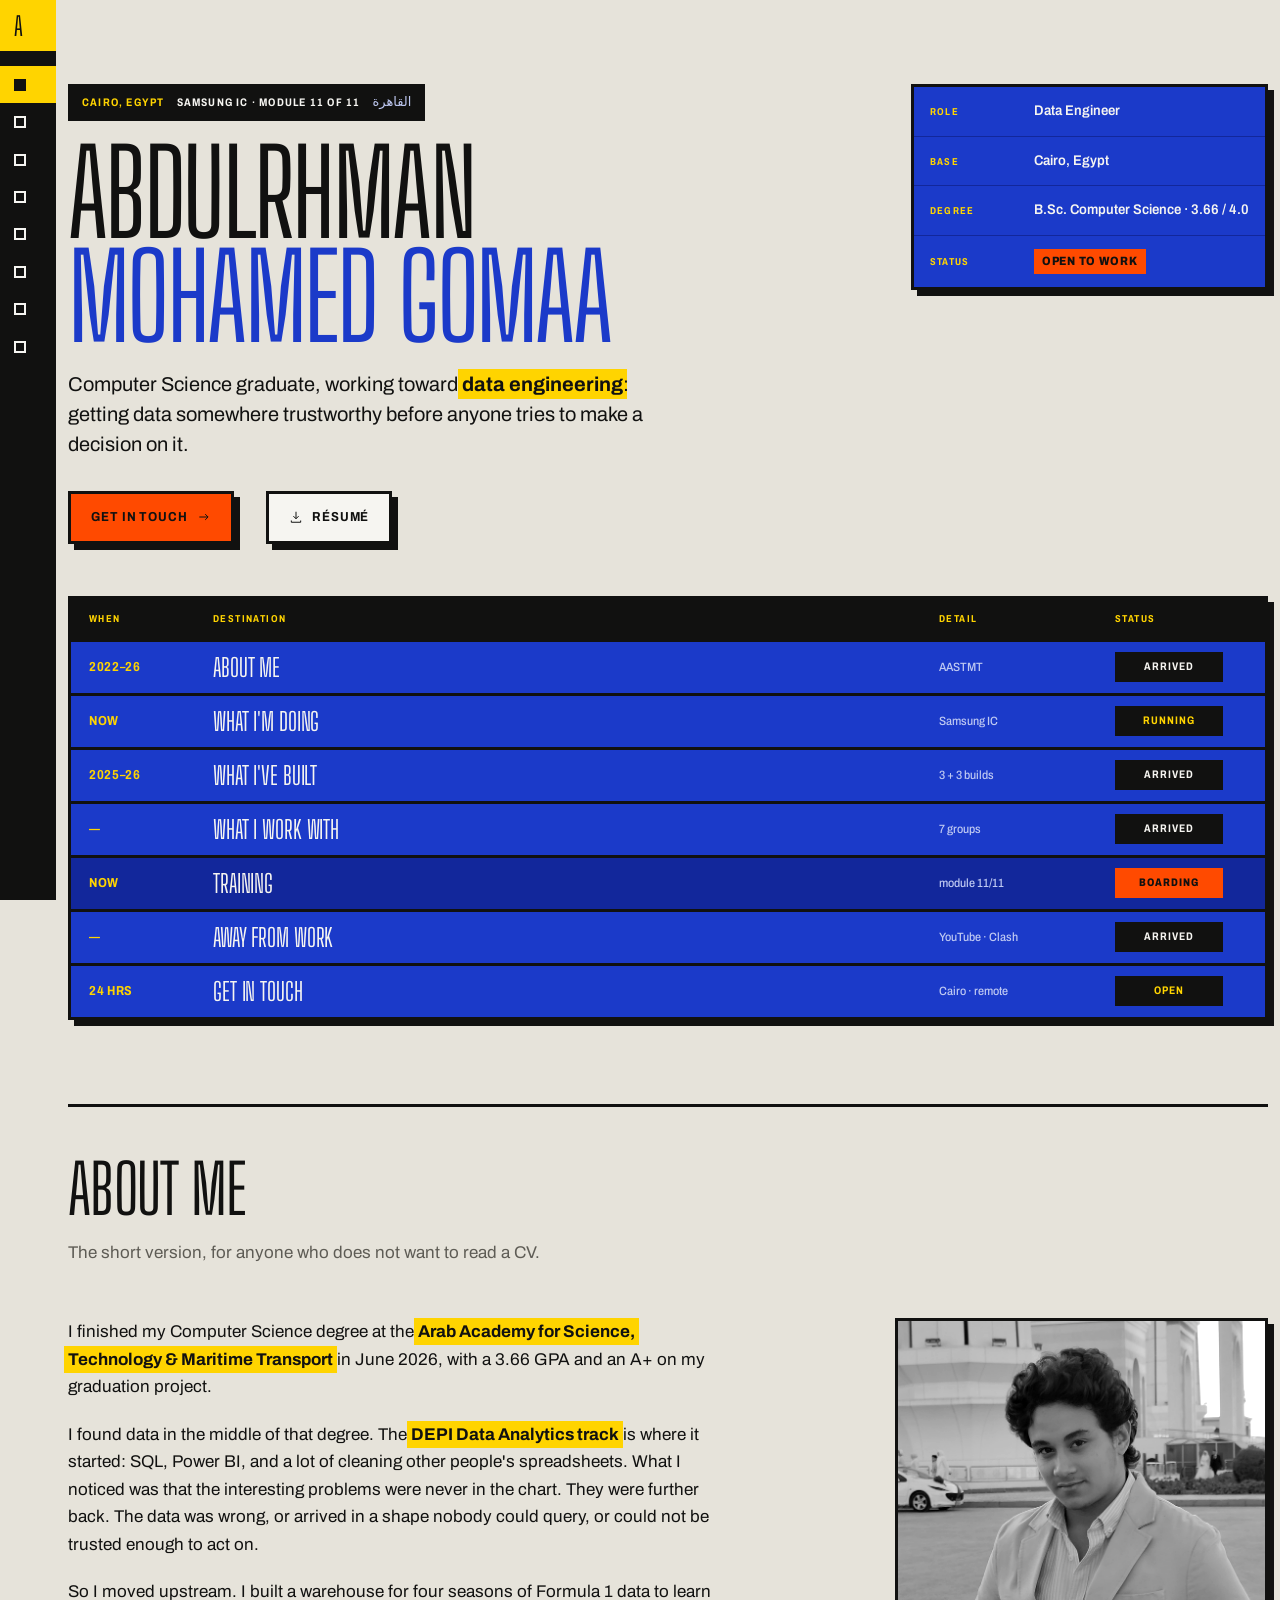
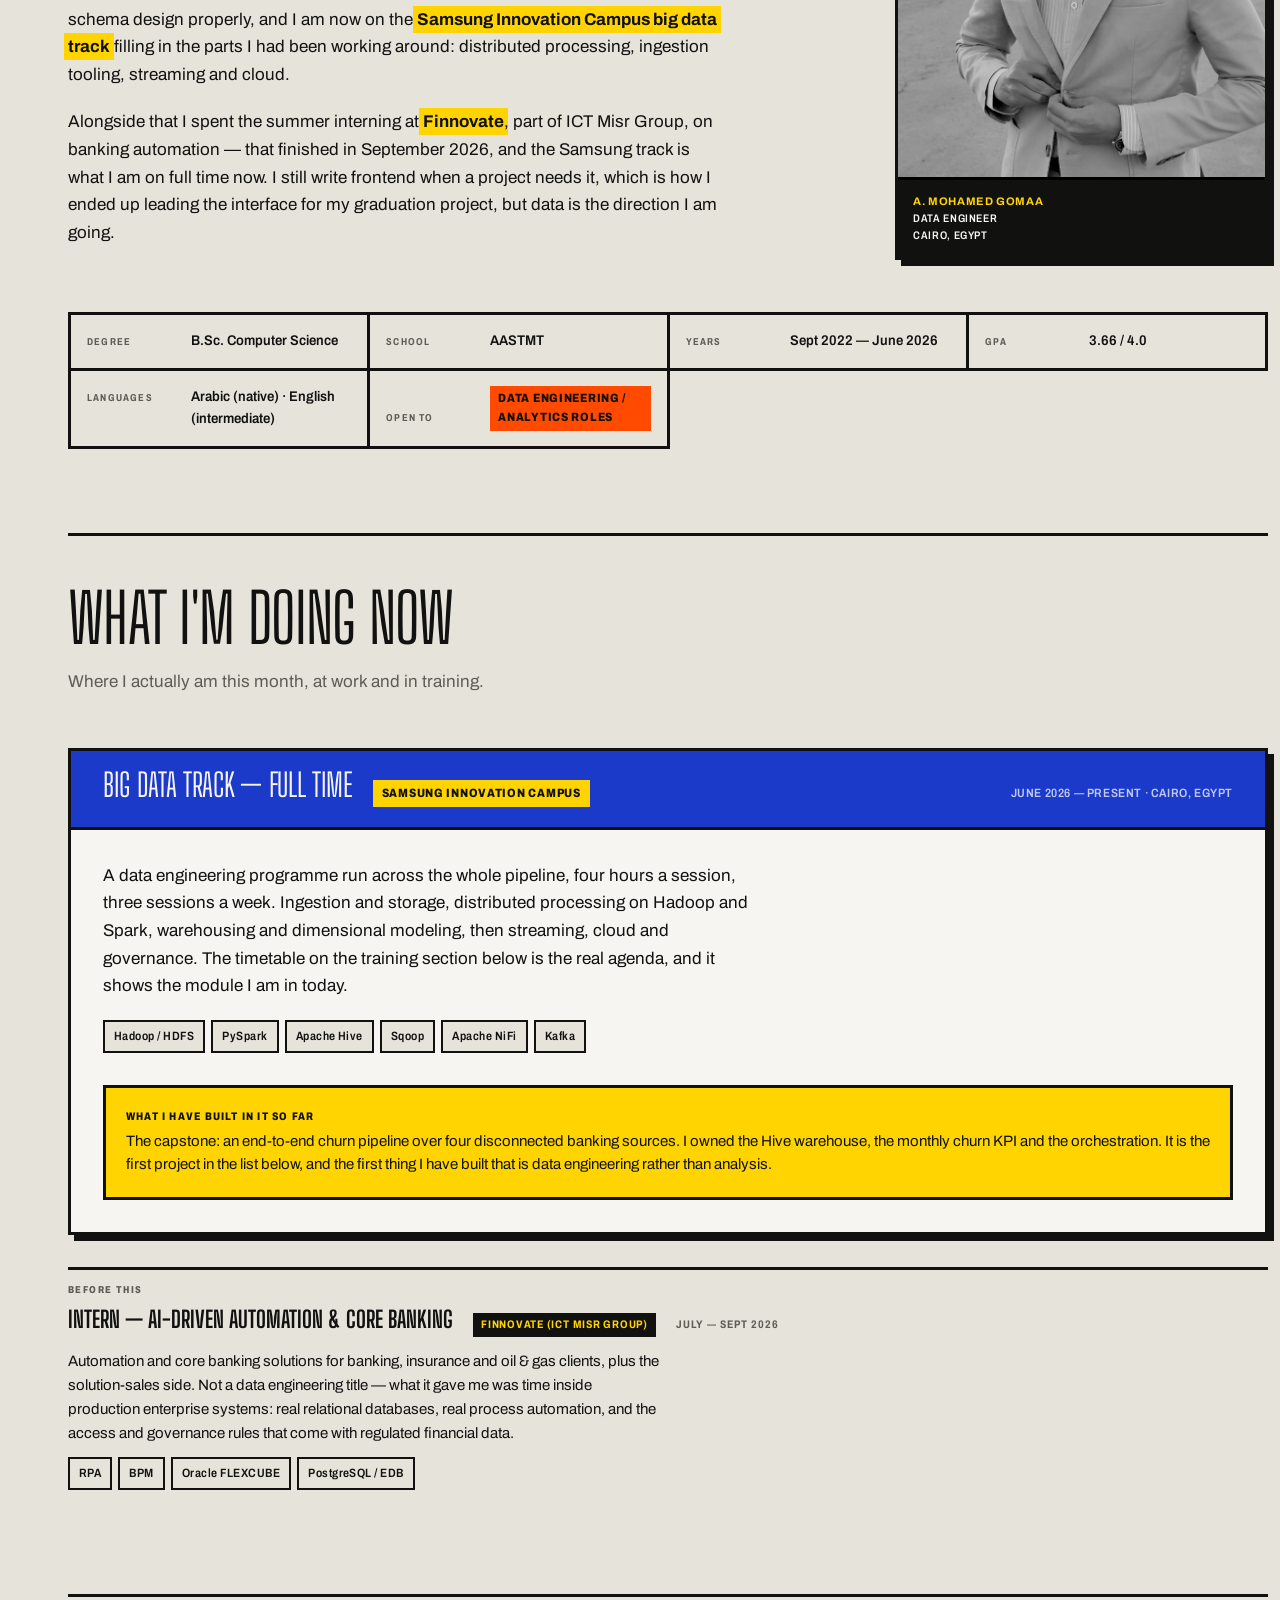
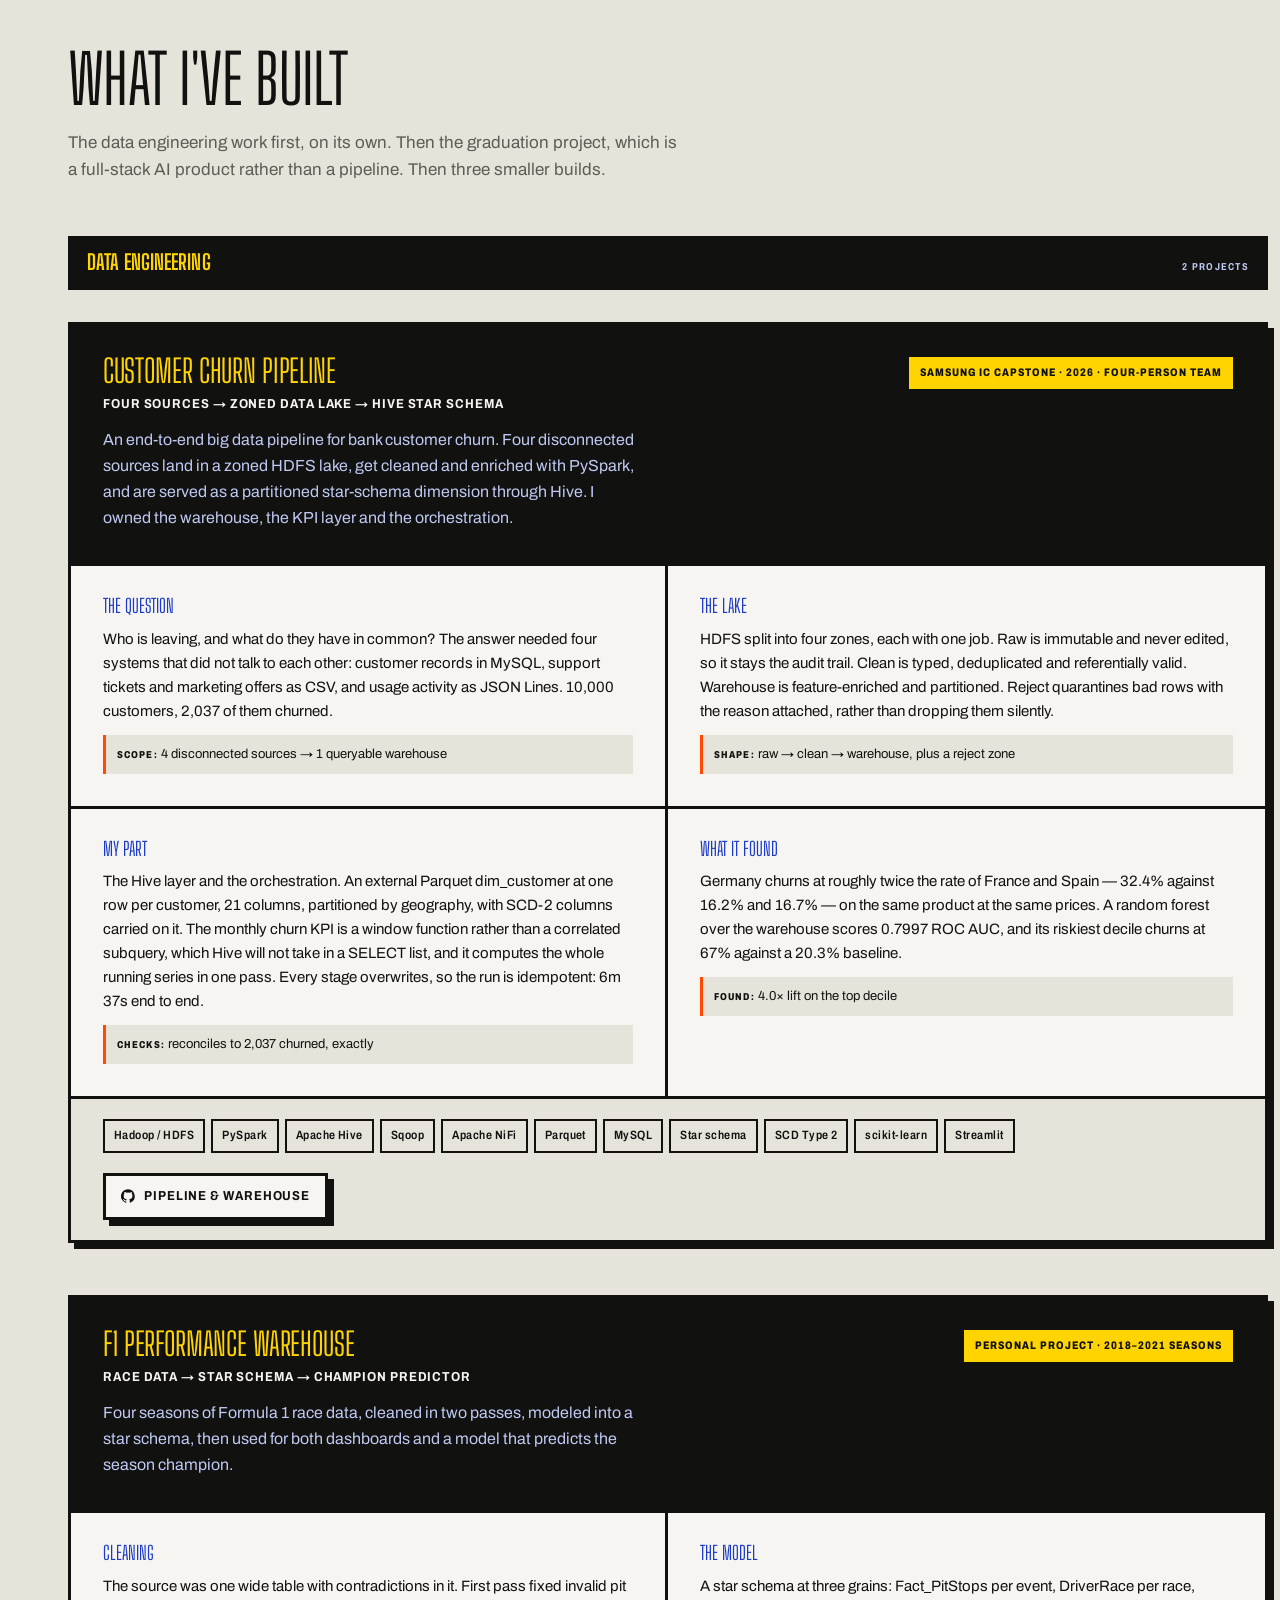
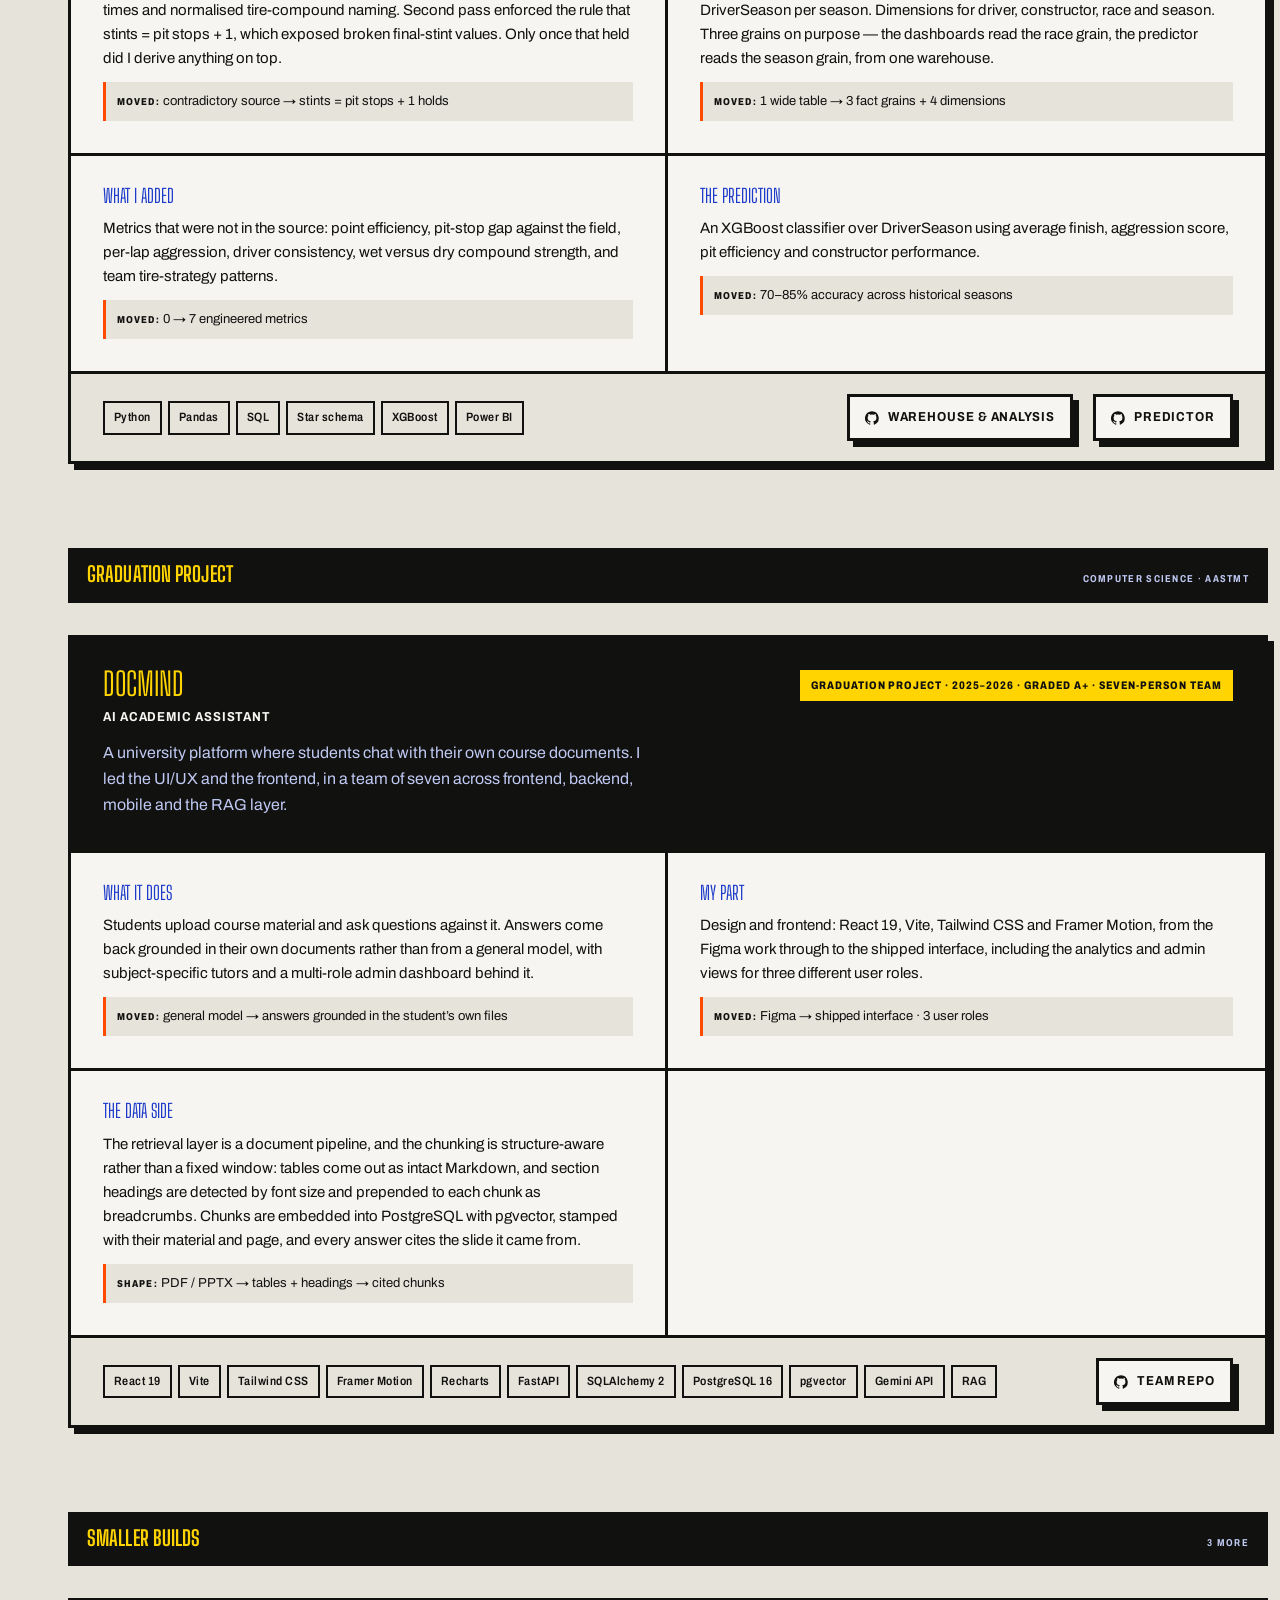
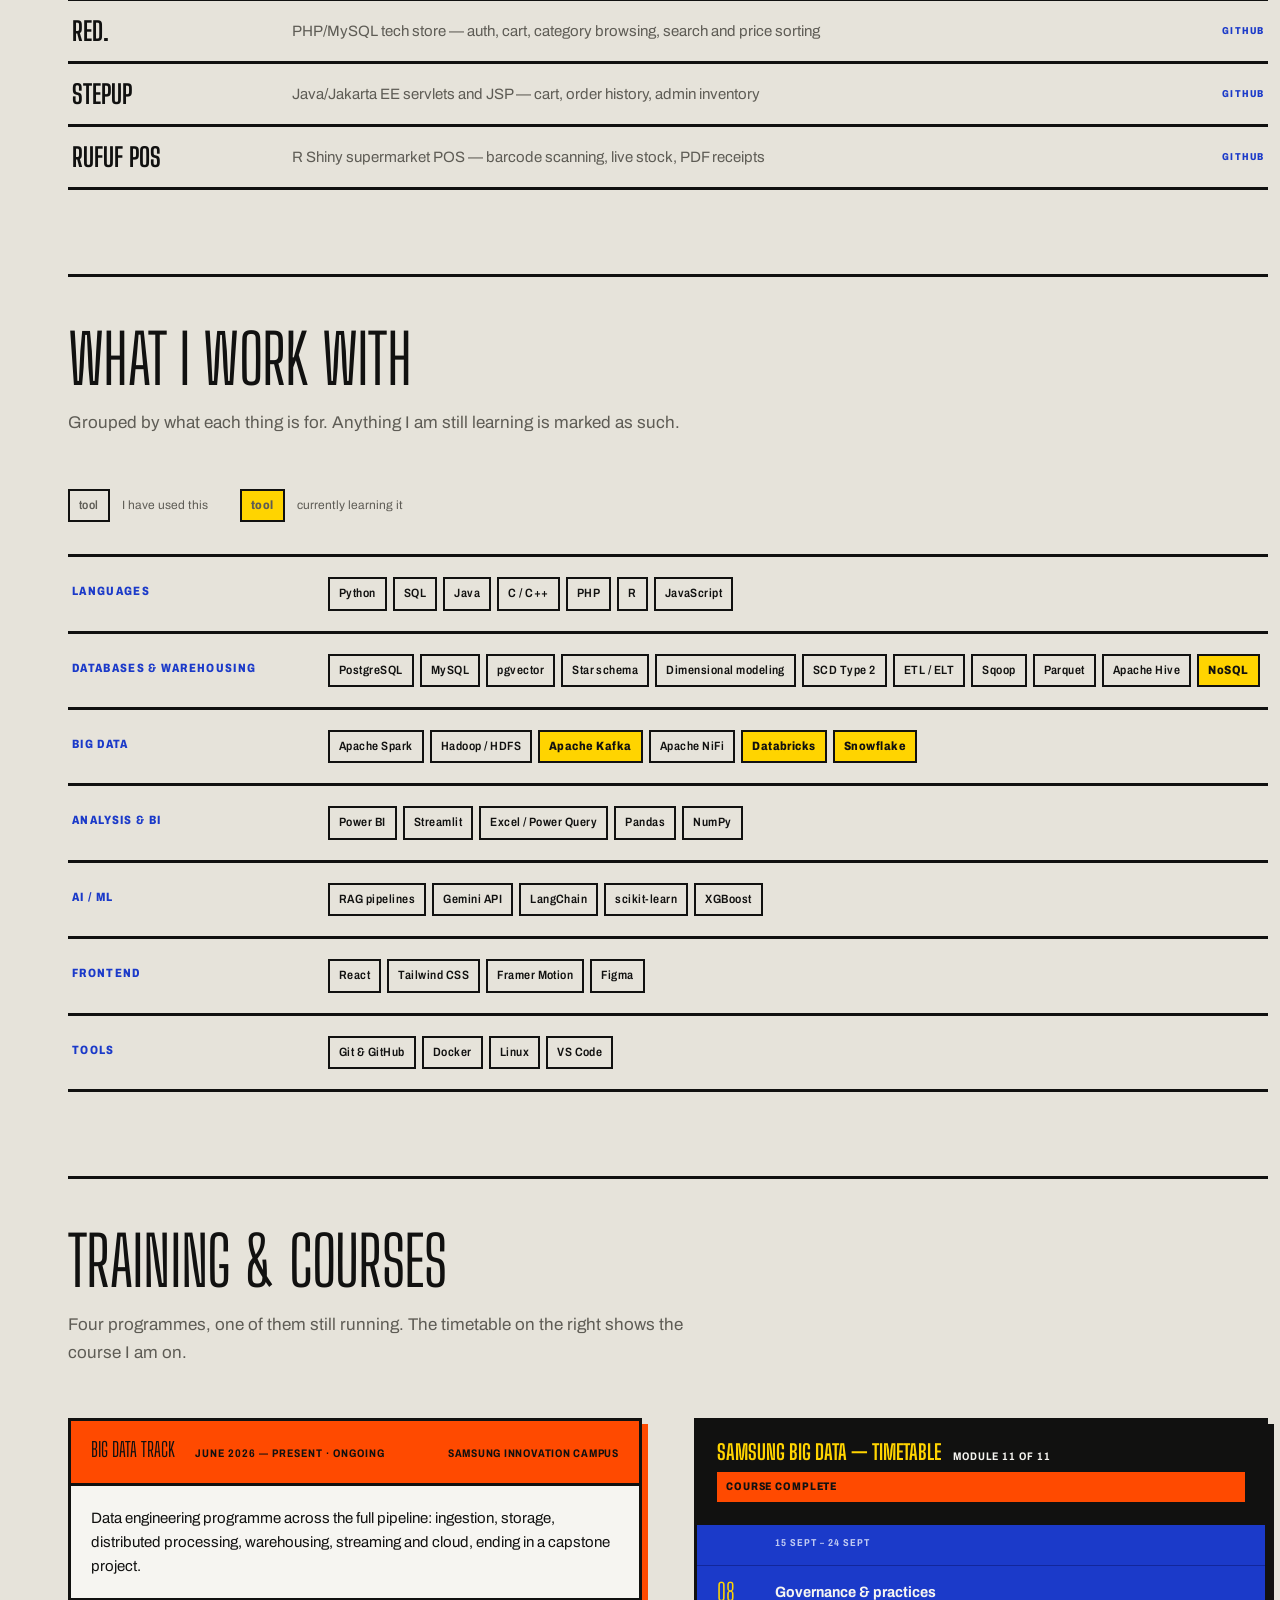
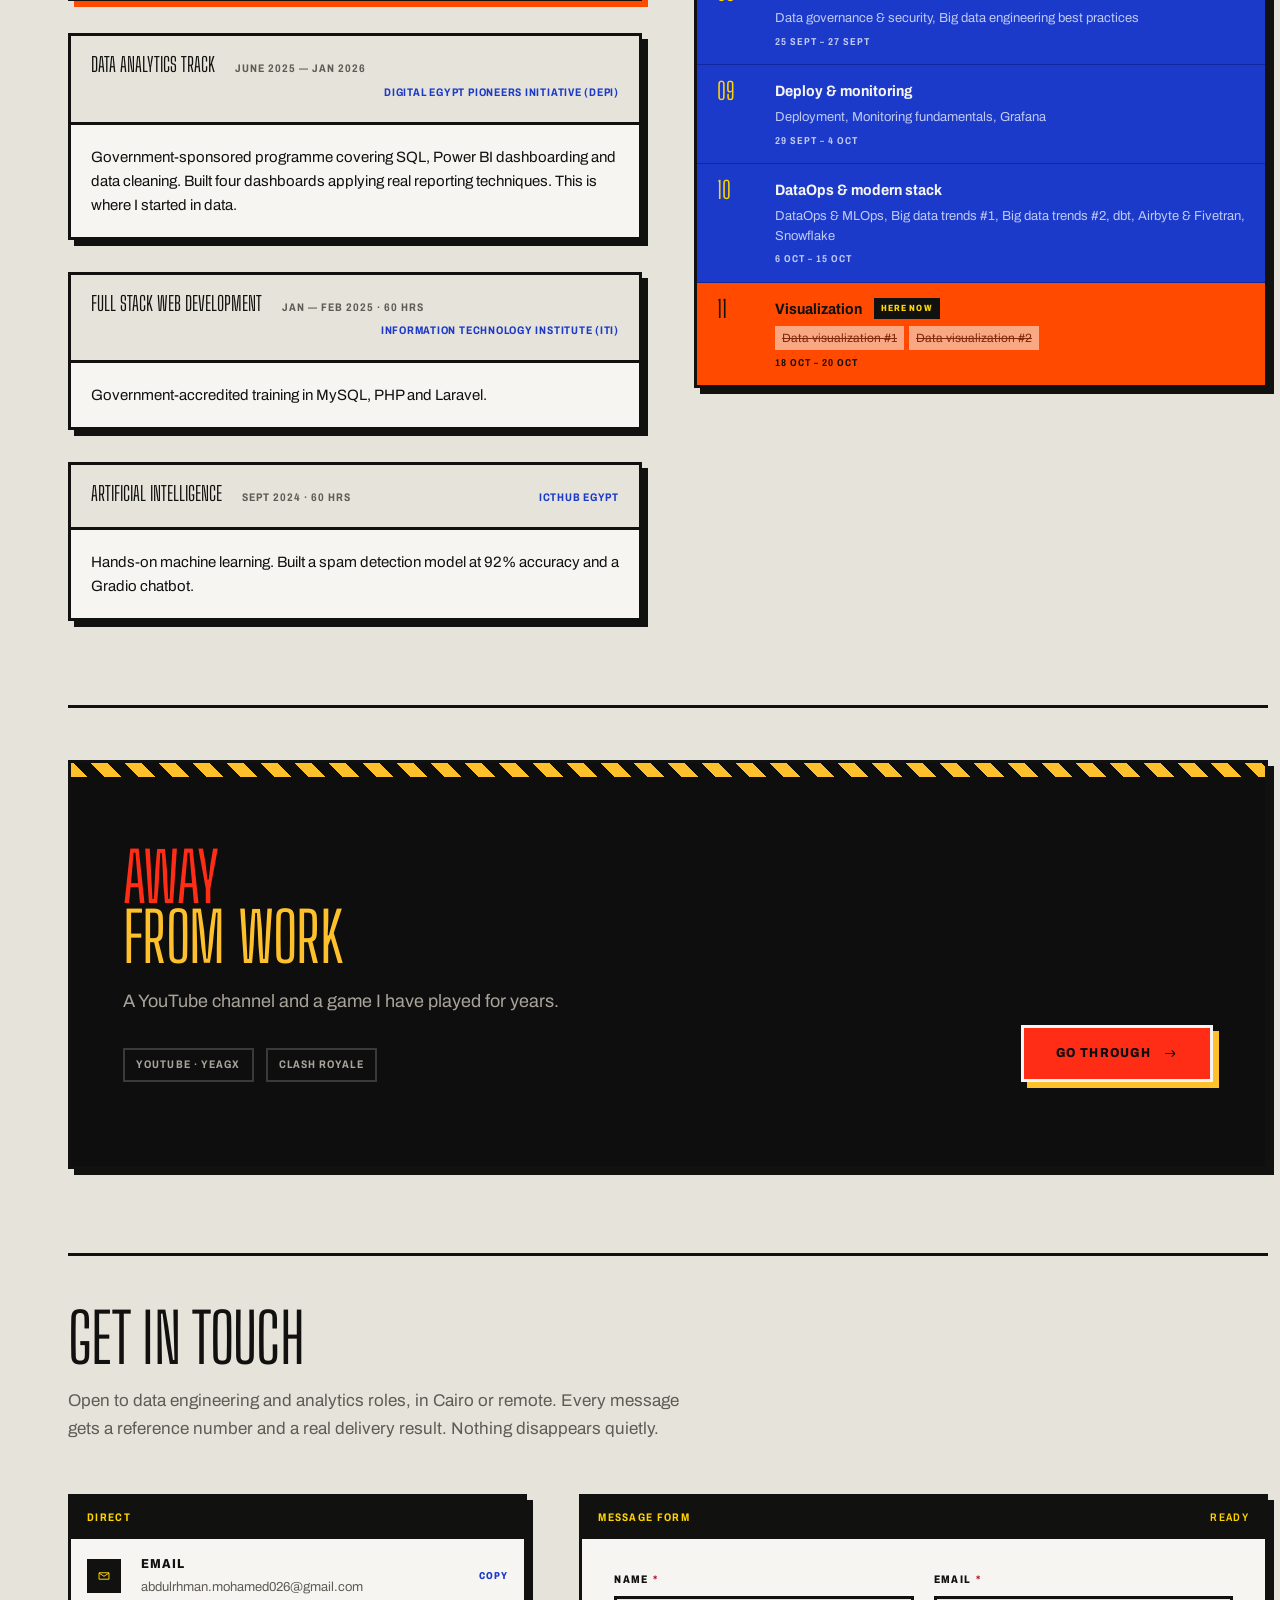
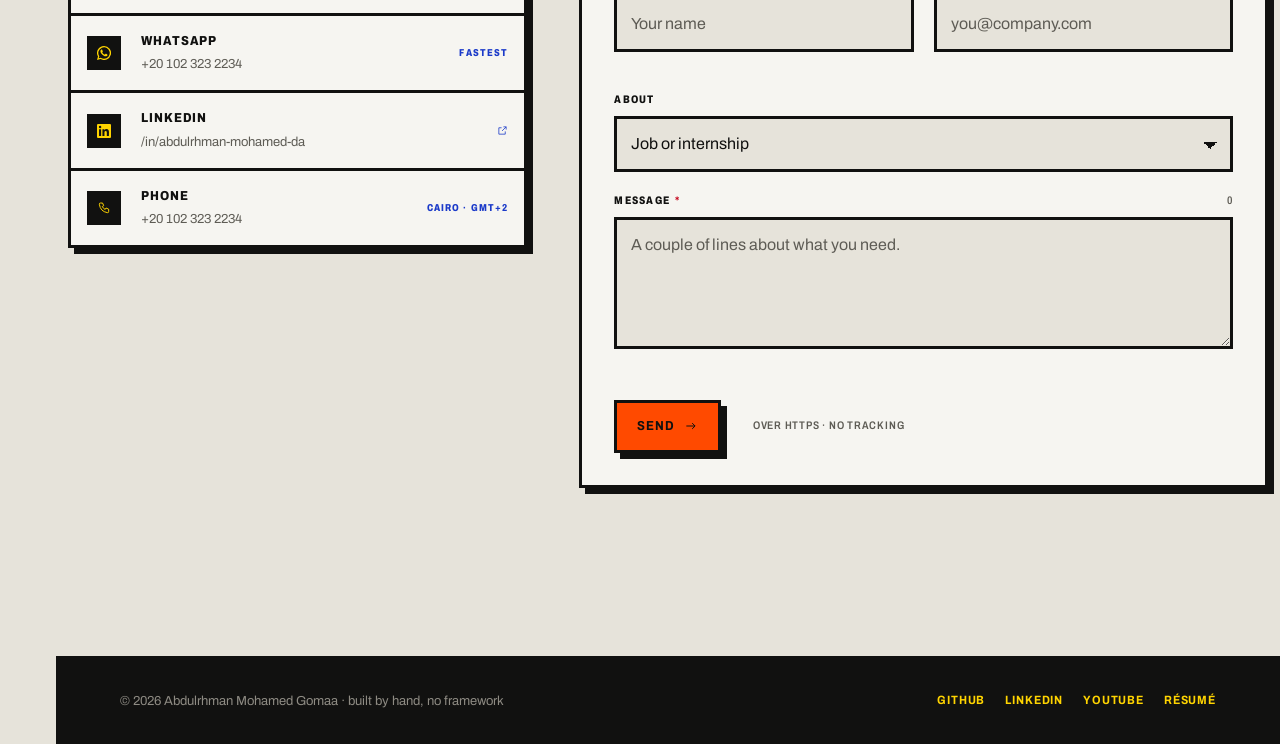
==== commit c86c99c1: "Neo-Brutalism redesign: two worlds, one grammar Replace the "departure board" visual system with a n" ====
--- a/index.html
+++ b/index.html
@@ -3,331 +3,304 @@
 
 <head>
   <meta charset="UTF-8">
-  <meta name="viewport" content="width=device-width, initial-scale=1">
+  <meta name="viewport" content="width=device-width, minimum-scale=1">
   <title>Abdulrhman Mohamed Gomaa — Data Engineer</title>
   <meta name="description"
-    content="Data engineer in Cairo. Computer Science graduate, currently at Finnovate (ICT Misr Group) and on the Samsung Innovation Campus big data track.">
+    content="Data engineer in Cairo. Computer Science graduate on the Samsung Innovation Campus big data track, building end-to-end pipelines on Hadoop, Spark and Hive.">
   <meta name="author" content="Abdulrhman Mohamed Gomaa">
-  <meta name="theme-color" content="#0A1420">
+  <meta name="theme-color" content="#E6E3DA">
+  <link rel="canonical" href="https://abdulrhman-mohamed.vercel.app/">
 
   <meta property="og:type" content="website">
+  <meta property="og:url" content="https://abdulrhman-mohamed.vercel.app/">
   <meta property="og:title" content="Abdulrhman Mohamed Gomaa — Data Engineer">
   <meta property="og:description" content="Computer Science graduate building a career in data engineering. Cairo, Egypt.">
-  <meta property="og:image" content="Images/hero.png">
+  <meta property="og:image" content="https://abdulrhman-mohamed.vercel.app/Images/hero.png">
   <meta name="twitter:card" content="summary_large_image">
+
+  <!-- Cross-document view transitions. Inline and early on purpose: an
+       external sheet is discovered late behind the cross-origin font
+       request, and the transition has a hard ~4s budget to first render.
+       Nested in the media query so a visitor who asked for less motion
+       gets a plain instant navigation instead. -->
+  <style>
+    @media (prefers-reduced-motion: no-preference) {
+      @view-transition { navigation: auto; types: to-work; }
+    }
+  </style>
 
   <link rel="icon" href="Images/icon.ico" type="image/x-icon">
   <link rel="preconnect" href="https://fonts.googleapis.com">
   <link rel="preconnect" href="https://fonts.gstatic.com" crossorigin>
-  <link rel="stylesheet" href="https://fonts.googleapis.com/css2?family=Bricolage+Grotesque:opsz,wght@12..96,500;12..96,700;12..96,800&family=Instrument+Sans:wght@400;500;600&family=DM+Mono:wght@400;500&family=Luckiest+Guy&family=Roboto:wght@400;500;700&display=swap">
-
-  <link rel="stylesheet" href="CSS/base.css?v=7">
-  <link rel="stylesheet" href="CSS/sections.css?v=7">
+  <link rel="stylesheet"
+    href="https://fonts.googleapis.com/css2?family=Big+Shoulders+Display:wght@400..900&family=Archivo:wdth,wght@62..125,400..800&display=swap">
+
+  <link rel="stylesheet" href="CSS/core.css">
+  <link rel="stylesheet" href="CSS/work.css">
+  <link rel="stylesheet" href="CSS/transition.css">
+
+  <!-- Prerender the other world on hover, so the transition never waits
+       on the network. Matched by selector rather than path, so it holds
+       on a GitHub Pages project subpath as well as at a domain root.
+       youtube.js waits for activation before racing its proxies. -->
+  <script type="speculationrules">
+    {"prerender":[{"where":{"selector_matches":"a.door"},"eagerness":"moderate"}]}
+  </script>
 </head>
 
 <body>
+<!--
+THESIS: This page is a plant floor for one engineer's work — panels bolted to
+concrete, one job running now. It refuses the card-grid dev portfolio and the
+yellow-on-white neo-brutalism that every generator ships.
+OWN-WORLD: Concrete ground (#E6E3DA) with machine-blue fields (#1B3AC9) owning
+whole regions, safety-yellow legends (#FFD400), hazard orange (#FF4A00) reserved
+for the live job and the primary action. Every surface is a plate: 3px ink
+keyline, 6px hard offset, zero radius, no blur. Plates press into the wall on
+:active. Big Shoulders Display bolted over Archivo prose.
+STORY: A recruiter reads the status board in one pass, sees what has arrived and
+what is running, and takes the last row.
+FIRST VIEWPORT: Stencil origin plate, the name at plate scale, one paragraph, two
+pressable controls; the blue manifest plate right; the status board immediately
+under, split-flapping into place.
+FORM: neo-brutalism, plant-floor rendition — pinned by the user's brief, so no
+concept roll was run.
+FINISH: unreviewed and undocumented is unfinished; this build ends with the finish review, the verdict, DESIGN.md, and every shipping raster carrying its provenance
+-->
 
   <svg width="0" height="0" style="position:absolute" aria-hidden="true">
     <defs>
       <symbol id="i-github" viewBox="0 0 24 24"><path fill="currentColor" d="M12 .3a12 12 0 0 0-3.8 23.4c.6.1.8-.3.8-.6v-2c-3.3.7-4-1.6-4-1.6-.6-1.4-1.4-1.8-1.4-1.8-1.1-.8.1-.7.1-.7 1.2 0 1.9 1.2 1.9 1.2 1.1 1.9 2.9 1.3 3.6 1 .1-.8.4-1.3.8-1.6-2.7-.3-5.5-1.3-5.5-5.9 0-1.3.5-2.4 1.2-3.2 0-.4-.5-1.6.2-3.2 0 0 1-.3 3.3 1.2a11.5 11.5 0 0 1 6 0C17.3 4.6 18.3 5 18.3 5c.7 1.6.2 2.8.1 3.2.8.8 1.2 1.9 1.2 3.2 0 4.6-2.8 5.6-5.5 5.9.5.4.9 1.1.9 2.3v3.3c0 .3.2.7.8.6A12 12 0 0 0 12 .3"/></symbol>
       <symbol id="i-linkedin" viewBox="0 0 24 24"><path fill="currentColor" d="M20.4 20.4h-3.6v-5.6c0-1.3 0-3-1.9-3s-2.1 1.4-2.1 2.9v5.7H9.3V9h3.4v1.6h.1a3.8 3.8 0 0 1 3.4-1.9c3.6 0 4.3 2.4 4.3 5.5zM5.3 7.4a2.1 2.1 0 1 1 2.1-2.1 2.1 2.1 0 0 1-2.1 2.1M7.1 20.4H3.5V9h3.6zM22.2 0H1.8A1.8 1.8 0 0 0 0 1.8v20.4A1.8 1.8 0 0 0 1.8 24h20.4a1.8 1.8 0 0 0 1.8-1.8V1.8A1.8 1.8 0 0 0 22.2 0"/></symbol>
       <symbol id="i-youtube" viewBox="0 0 24 24"><path fill="currentColor" d="M23.5 6.2a3 3 0 0 0-2.1-2.1C19.5 3.6 12 3.6 12 3.6s-7.5 0-9.4.5A3 3 0 0 0 .5 6.2 31 31 0 0 0 0 12a31 31 0 0 0 .5 5.8 3 3 0 0 0 2.1 2.1c1.9.5 9.4.5 9.4.5s7.5 0 9.4-.5a3 3 0 0 0 2.1-2.1A31 31 0 0 0 24 12a31 31 0 0 0-.5-5.8M9.6 15.6V8.4l6.3 3.6z"/></symbol>
-      <symbol id="i-mail" viewBox="0 0 24 24"><path fill="none" stroke="currentColor" stroke-width="1.6" d="M3.5 6.5h17v11h-17z M3.5 7l8.5 5.5L20.5 7"/></symbol>
-      <symbol id="i-phone" viewBox="0 0 24 24"><path fill="none" stroke="currentColor" stroke-width="1.6" stroke-linejoin="round" d="M6 3.5h3.5L11.5 8 9 9.5a12 12 0 0 0 5 5L15.5 12l4.5 2v4a2 2 0 0 1-2.2 2A17 17 0 0 1 4 5.7 2 2 0 0 1 6 3.5"/></symbol>
+      <symbol id="i-mail" viewBox="0 0 24 24"><path fill="none" stroke="currentColor" stroke-width="1.7" d="M3.5 6.5h17v11h-17z M3.5 7l8.5 5.5L20.5 7"/></symbol>
+      <symbol id="i-phone" viewBox="0 0 24 24"><path fill="none" stroke="currentColor" stroke-width="1.7" stroke-linejoin="round" d="M6 3.5h3.5L11.5 8 9 9.5a12 12 0 0 0 5 5L15.5 12l4.5 2v4a2 2 0 0 1-2.2 2A17 17 0 0 1 4 5.7 2 2 0 0 1 6 3.5"/></symbol>
       <symbol id="i-wa" viewBox="0 0 24 24"><path fill="currentColor" d="M17.5 14.4c-.3-.2-1.8-.9-2-1s-.5-.1-.7.1-.8 1-1 1.2-.4.2-.7 0a8 8 0 0 1-2.4-1.5 9 9 0 0 1-1.6-2c-.2-.3 0-.5.1-.6l.5-.6.3-.5a.6.6 0 0 0 0-.6L9 6.7c-.2-.6-.5-.5-.7-.5h-.6a1.2 1.2 0 0 0-.8.4 3.4 3.4 0 0 0-1.1 2.6A6 6 0 0 0 7 12.4a13.5 13.5 0 0 0 5.2 4.6 17 17 0 0 0 1.7.6 4.2 4.2 0 0 0 1.9.1 3.1 3.1 0 0 0 2-1.4 2.5 2.5 0 0 0 .2-1.4c-.1-.2-.3-.3-.5-.5M12 0A12 12 0 0 0 1.7 18.1L0 24l6.1-1.6A12 12 0 1 0 12 0m0 21.8a9.8 9.8 0 0 1-5-1.4l-.4-.2-3.6 1 1-3.5-.2-.4A9.8 9.8 0 1 1 12 21.8"/></symbol>
-      <symbol id="i-dl" viewBox="0 0 24 24"><path fill="none" stroke="currentColor" stroke-width="1.6" d="M12 3v12m0 0 4.5-4.5M12 15l-4.5-4.5M4 18v3h16v-3"/></symbol>
-      <symbol id="i-ext" viewBox="0 0 24 24"><path fill="none" stroke="currentColor" stroke-width="1.6" d="M14 4h6v6M20 4l-9 9M18 14v6H4V6h6"/></symbol>
-      <symbol id="i-arr" viewBox="0 0 24 24"><path fill="none" stroke="currentColor" stroke-width="1.6" d="M4 12h15m0 0-5-5m5 5-5 5"/></symbol>
-      <symbol id="i-up" viewBox="0 0 24 24"><path fill="none" stroke="currentColor" stroke-width="1.6" d="M12 19V5m0 0-6 6m6-6 6 6"/></symbol>
+      <symbol id="i-dl" viewBox="0 0 24 24"><path fill="none" stroke="currentColor" stroke-width="1.7" d="M12 3v12m0 0 4.5-4.5M12 15l-4.5-4.5M4 18v3h16v-3"/></symbol>
+      <symbol id="i-ext" viewBox="0 0 24 24"><path fill="none" stroke="currentColor" stroke-width="1.7" d="M14 4h6v6M20 4l-9 9M18 14v6H4V6h6"/></symbol>
+      <symbol id="i-arr" viewBox="0 0 24 24"><path fill="none" stroke="currentColor" stroke-width="1.7" d="M4 12h15m0 0-5-5m5 5-5 5"/></symbol>
+      <symbol id="i-up" viewBox="0 0 24 24"><path fill="none" stroke="currentColor" stroke-width="1.7" d="M12 19V5m0 0-6 6m6-6 6 6"/></symbol>
     </defs>
   </svg>
 
-  <!-- ================= LEFT EDGE RAIL ================= -->
+  <a class="skip" href="#main">Skip to content</a>
+
+  <!-- The index strip bolted down the plant wall. Static markup: the site
+       navigates with JavaScript off, and the current-page state is correct
+       at first paint, before any script runs. -->
   <nav class="rail" id="rail" aria-label="Sections">
     <div class="rail__top">
-      <span class="rail__mark">A</span>
-      <span class="rail__name" id="railName">A. Mohamed Gomaa</span>
-      <button class="menubt" id="menuBt" aria-label="Menu" aria-expanded="false">
+      <span class="rail__mark" aria-hidden="true">A</span>
+      <span class="rail__name" id="railName"></span>
+      <button class="menubt" id="menuBt" aria-label="Open section index" aria-expanded="false">
         <i></i><i></i><i></i>
       </button>
     </div>
-    <ul class="rail__nav" id="railNav"></ul>
+
+    <ul class="rail__nav" id="railNav">
+      <li><a class="rail__lnk on" href="#top" data-id="top" data-page="work" aria-current="true"><span class="rail__no"></span><span class="rail__txt">board</span></a></li>
+      <li><a class="rail__lnk" href="#about" data-id="about" data-page="work"><span class="rail__no"></span><span class="rail__txt">about</span></a></li>
+      <li><a class="rail__lnk" href="#now" data-id="now" data-page="work"><span class="rail__no"></span><span class="rail__txt">now</span></a></li>
+      <li><a class="rail__lnk" href="#work" data-id="work" data-page="work"><span class="rail__no"></span><span class="rail__txt">work</span></a></li>
+      <li><a class="rail__lnk" href="#toolkit" data-id="toolkit" data-page="work"><span class="rail__no"></span><span class="rail__txt">toolkit</span></a></li>
+      <li><a class="rail__lnk" href="#learning" data-id="learning" data-page="work"><span class="rail__no"></span><span class="rail__txt">training</span></a></li>
+      <li><a class="rail__lnk" href="play.html" data-id="personal" data-page="work"><span class="rail__no"></span><span class="rail__txt">away</span></a></li>
+      <li><a class="rail__lnk" href="#contact" data-id="contact" data-page="work"><span class="rail__no"></span><span class="rail__txt">contact</span></a></li>
+    </ul>
+
     <div class="rail__foot"><span id="railFoot"></span></div>
   </nav>
 
-  <div class="msheet" id="mSheet"></div>
+  <div class="msheet" id="mSheet">
+    <a href="#top" data-id="top" data-page="work" class="on"><span></span>board</a>
+    <a href="#about" data-id="about" data-page="work"><span></span>about</a>
+    <a href="#now" data-id="now" data-page="work"><span></span>now</a>
+    <a href="#work" data-id="work" data-page="work"><span></span>work</a>
+    <a href="#toolkit" data-id="toolkit" data-page="work"><span></span>toolkit</a>
+    <a href="#learning" data-id="learning" data-page="work"><span></span>training</a>
+    <a href="play.html" data-id="personal" data-page="work"><span></span>away</a>
+    <a href="#contact" data-id="contact" data-page="work"><span></span>contact</a>
+    <a href="CV.pdf" download><span></span>résumé</a>
+  </div>
 
   <div class="page">
-    <main>
+    <main id="main">
 
       <!-- ================= HERO ================= -->
       <section class="hero wrap" id="top">
         <div class="hero__top">
           <div>
-            <div class="hero__eyebrow">
-              <span class="tick"></span>
-              <span class="lbl" id="heroKicker">—</span>
-            </div>
-
-            <h1>Abdulrhman Mohamed<span class="thin">Gomaa</span></h1>
-
-            <p class="hero__role mono">Data Engineer <em>— Cairo, Egypt</em></p>
+            <p class="hero__origin">
+              <span>Cairo, Egypt</span>
+              <b id="heroNow">—</b>
+              <span class="ar" lang="ar" dir="rtl">القاهرة</span>
+            </p>
+
+            <h1>Abdulrhman<span class="two">Mohamed Gomaa</span></h1>
 
             <p class="hero__lede">
-              Computer Science graduate. I got into data through analytics, and I am building toward
-              <b>data engineering</b> — the work of getting data somewhere trustworthy before anyone
-              tries to make a decision with it.
+              Computer Science graduate, working toward <b>data engineering</b>: getting data somewhere
+              trustworthy before anyone tries to make a decision on it.
             </p>
 
             <div class="hero__acts">
-              <a href="#work" class="bt bt--solid">See my work <svg width="13" height="13"><use href="#i-arr"/></svg></a>
+              <a href="#contact" class="bt bt--go">Get in touch <svg width="14" height="14" aria-hidden="true"><use href="#i-arr"/></svg></a>
               <a href="CV.pdf" download="Abdulrhman Mohamed Gomaa — CV.pdf" class="bt">
-                <svg width="13" height="13"><use href="#i-dl"/></svg> Résumé
+                <svg width="14" height="14" aria-hidden="true"><use href="#i-dl"/></svg> Résumé
               </a>
-              <a href="#contact" class="bt">Contact</a>
-            </div>
-          </div>
-
-          <!-- drawing title block -->
+            </div>
+          </div>
+
           <dl class="tblock" id="titleBlock"></dl>
         </div>
 
-        <!-- schematic -->
-        <div class="schem">
-          <div class="schem__cap">
-            <h2>Sheet index</h2>
-            <p>What is on this page, in order.</p>
-          </div>
-          <div class="schem__box">
-            <div class="schem__grid" id="schem">
-              <svg class="schem__wires" id="wires" aria-hidden="true"></svg>
-
-              <a class="nd" href="#about">
-                <span class="nd__pin nd__pin--r"></span>
-                <span class="nd__hd">input <b>01</b></span>
-                <span class="nd__bd">
-                  <h3>Background</h3>
-                  <p>Computer Science graduate in Cairo. Started in data through analytics.</p>
-                </span>
-              </a>
-
-              <a class="nd" href="#toolkit">
-                <span class="nd__pin nd__pin--l"></span><span class="nd__pin nd__pin--r"></span>
-                <span class="nd__hd">process <b>02</b></span>
-                <span class="nd__bd">
-                  <h3>Skills &amp; training</h3>
-                  <p>SQL, Python and warehousing. Currently learning Spark, Hive and Kafka.</p>
-                </span>
-              </a>
-
-              <a class="nd" href="#work">
-                <span class="nd__pin nd__pin--l"></span><span class="nd__pin nd__pin--r"></span>
-                <span class="nd__hd">output <b>03</b></span>
-                <span class="nd__bd">
-                  <h3>Projects</h3>
-                  <p>An AI study platform graded A+, and an F1 warehouse with a champion predictor.</p>
-                </span>
-              </a>
-
-              <a class="nd" href="#contact">
-                <span class="nd__pin nd__pin--l"></span>
-                <span class="nd__hd">endpoint <b>04</b></span>
-                <span class="nd__bd">
-                  <h3>Get in touch</h3>
-                  <p>Open to data engineering and analytics roles. The form here actually works.</p>
-                </span>
-              </a>
-            </div>
-          </div>
-        </div>
-      </section>
-
-      <!-- ================= 01 ABOUT ================= -->
+        <div class="board" id="board"></div>
+      </section>
+
+      <!-- ================= ABOUT ================= -->
       <section class="sheet wrap" id="about">
-        <header class="shd rv">
-          <div class="shd__rule">
-            <span class="tick"></span><span class="shd__ann">source</span>
-          </div>
+        <div class="rule"></div>
+        <header class="shd">
           <h2>About me</h2>
           <p>The short version, for anyone who does not want to read a CV.</p>
         </header>
 
         <div class="about">
-          <div class="rv">
+          <div>
             <p>I finished my Computer Science degree at the <strong>Arab Academy for Science, Technology &amp;
               Maritime Transport</strong> in June 2026, with a 3.66 GPA and an A+ on my graduation project.</p>
 
             <p>I found data in the middle of that degree. The <strong>DEPI Data Analytics track</strong> is where it
-              started — SQL, Power BI, and a lot of cleaning other people's spreadsheets. What I noticed was that the
-              interesting problems were never in the chart. They were further back: the data was wrong, or arrived in
+              started: SQL, Power BI, and a lot of cleaning other people's spreadsheets. What I noticed was that the
+              interesting problems were never in the chart. They were further back. The data was wrong, or arrived in
               a shape nobody could query, or could not be trusted enough to act on.</p>
 
             <p>So I moved upstream. I built a warehouse for four seasons of Formula 1 data to learn schema design
               properly, and I am now on the <strong>Samsung Innovation Campus big data track</strong> filling in the
               parts I had been working around: distributed processing, ingestion tooling, streaming and cloud.</p>
 
-            <p>Alongside that I am interning at <strong>Finnovate</strong>, part of ICT Misr Group, on banking
-              automation. I still write frontend when a project needs it — that is how I ended up leading the interface
-              for my graduation project — but data is the direction I am going.</p>
-          </div>
-
-          <div class="rv">
-            <figure class="port" style="margin:0">
-              <img src="Images/my photo.jpeg" alt="Abdulrhman Mohamed Gomaa" loading="lazy" decoding="async">
-              <figcaption class="port__cap" id="portCap"></figcaption>
-            </figure>
-          </div>
-        </div>
-
-        <dl class="facts rv" id="facts"></dl>
-      </section>
-
-      <!-- ================= 02 NOW ================= -->
+            <p>Alongside that I spent the summer interning at <strong>Finnovate</strong>, part of ICT Misr Group,
+              on banking automation — that finished in September 2026, and the Samsung track is what I am on full time
+              now. I still write frontend when a project needs it, which is how I ended up leading the interface for my
+              graduation project, but data is the direction I am going.</p>
+          </div>
+
+          <figure class="port">
+            <img src="Images/my photo.jpeg" alt="Abdulrhman Mohamed Gomaa" loading="lazy" decoding="async">
+            <figcaption class="port__cap" id="portCap"></figcaption>
+          </figure>
+        </div>
+
+        <dl class="facts" id="facts"></dl>
+      </section>
+
+      <!-- ================= NOW ================= -->
       <section class="sheet wrap" id="now">
-        <header class="shd rv">
-          <div class="shd__rule">
-            <span class="tick"></span><span class="shd__ann">current</span>
-          </div>
+        <div class="rule"></div>
+        <header class="shd">
           <h2>What I'm doing now</h2>
           <p>Where I actually am this month, at work and in training.</p>
         </header>
-
-        <div class="blk rv" id="nowBlock"></div>
-      </section>
-
-      <!-- ================= 03 WORK ================= -->
+        <div class="blk" id="nowBlock"></div>
+        <div class="past" id="past"></div>
+      </section>
+
+      <!-- ================= WORK ================= -->
       <section class="sheet wrap" id="work">
-        <header class="shd rv">
-          <div class="shd__rule">
-            <span class="tick"></span><span class="shd__ann">output</span>
-          </div>
+        <div class="rule"></div>
+        <header class="shd">
           <h2>What I've built</h2>
-          <p>Two projects I can walk through in detail, and three smaller ones underneath.</p>
+          <p>The data engineering work first, on its own. Then the graduation project, which is a
+            full-stack AI product rather than a pipeline. Then three smaller builds.</p>
         </header>
 
         <div id="projects"></div>
-
-        <div class="dim rv" style="margin:34px 0 16px"><span>also built</span></div>
-        <div class="also rv" id="also"></div>
-      </section>
-
-      <!-- ================= 04 TOOLKIT ================= -->
+        <div class="grad" id="grad"></div>
+        <div class="also" id="also"></div>
+      </section>
+
+      <!-- ================= TOOLKIT ================= -->
       <section class="sheet wrap" id="toolkit">
-        <header class="shd rv">
-          <div class="shd__rule">
-            <span class="tick"></span><span class="shd__ann">toolkit</span>
-          </div>
+        <div class="rule"></div>
+        <header class="shd">
           <h2>What I work with</h2>
           <p>Grouped by what each thing is for. Anything I am still learning is marked as such.</p>
         </header>
 
-        <div class="kit__key rv">
-          <i><span class="tg" style="padding:2px 8px">tool</span> I have used this</i>
-          <i><span class="tg tg--now" style="padding:2px 8px">tool</span> currently learning it</i>
-        </div>
-
-        <div class="kit rv" id="kit"></div>
-      </section>
-
-      <!-- ================= 05 LEARNING ================= -->
+        <div class="kit__key">
+          <i><span class="tg">tool</span> I have used this</i>
+          <i><span class="tg tg--now">tool</span> currently learning it</i>
+        </div>
+
+        <div class="kit" id="kit"></div>
+      </section>
+
+      <!-- ================= TRAINING ================= -->
       <section class="sheet wrap" id="learning">
-        <header class="shd rv">
-          <div class="shd__rule">
-            <span class="tick"></span><span class="shd__ann">training</span>
-          </div>
+        <div class="rule"></div>
+        <header class="shd">
           <h2>Training &amp; courses</h2>
-          <p>Four programmes, one of them still running. The syllabus on the right shows where I am in it.</p>
+          <p>Four programmes, one of them still running. The timetable on the right shows the course I am on.</p>
         </header>
 
         <div class="learn">
-          <div class="rv" id="courses"></div>
-          <div class="rv learn__col">
+          <div id="courses"></div>
+          <div class="learn__col">
             <div class="syl" id="syllabus"></div>
           </div>
         </div>
       </section>
 
-      <!-- ================= 06 OFF THE CLOCK ================= -->
+      <!-- ================= THE DOORWAY =================
+           The other world showing through a hole in the wall, and
+           the shared element the page transition expands into the
+           room. A real <a href>, so it works without JavaScript
+           and in browsers with no view-transition support. -->
       <section class="sheet wrap" id="personal">
-        <header class="shd rv">
-          <div class="shd__rule">
-            <span class="tick"></span><span class="shd__ann">side</span>
-          </div>
-          <h2>Away from work</h2>
-          <p>A YouTube channel and a game I have played for years.</p>
-        </header>
-
-        <div class="off">
-
-          <!-- YouTube: its own black-and-red world -->
-          <div class="zone zone--yt rv">
-            <div class="z__hd">
-              <span class="ytmark"><svg width="24" height="24"><use href="#i-youtube"/></svg></span>
-              <b>YouTube</b>
-              <span class="r" id="ytStatus">loading</span>
-            </div>
-            <div class="z__bd">
-              <div class="yt__chan">
-                <img class="yt__logo" src="Images/yeagx_logo.jpg" alt="YeagX channel avatar" id="ytLogo" loading="lazy">
-                <div>
-                  <h3>YeagX</h3>
-                  <div class="h">@YeagX</div>
-                </div>
-                <a class="yt__sub" href="https://www.youtube.com/@YeagX" target="_blank" rel="noopener">
-                  <svg width="16" height="16"><use href="#i-youtube"/></svg> Subscribe
-                </a>
+        <div class="rule"></div>
+
+        <a class="door" href="play.html">
+          <div class="door__in">
+            <div>
+              <h2>Away<em>from work</em></h2>
+              <p>A YouTube channel and a game I have played for years.</p>
+              <div class="door__what">
+                <span>YouTube · YeagX</span>
+                <span>Clash Royale</span>
               </div>
-
-              <p class="yt__blurb" id="ytBlurb"></p>
-
-              <div class="yt__frame" id="ytFrame"><div class="ph">loading the latest upload…</div></div>
-              <div class="yt__now" id="ytNow"></div>
-
-              <div class="yt__list" id="ytList">
-                <div class="yt__skel"></div><div class="yt__skel"></div><div class="yt__skel"></div>
-              </div>
-            </div>
-          </div>
-
-          <!-- Clash Royale: arena blue and gold -->
-          <div class="zone zone--cr rv">
-            <div class="z__hd">
-              <b>Clash Royale</b>
-              <span class="r" id="crUpdated"></span>
-            </div>
-            <div class="z__bd" id="clash"></div>
-          </div>
-
-        </div>
-      </section>
-
-      <!-- ================= 07 CONTACT ================= -->
+            </div>
+            <span class="door__go">
+              Go through <svg width="15" height="15" aria-hidden="true"><use href="#i-arr"/></svg>
+            </span>
+          </div>
+        </a>
+      </section>
+
+      <!-- ================= CONTACT ================= -->
       <section class="sheet wrap" id="contact">
-        <header class="shd rv">
-          <div class="shd__rule">
-            <span class="tick"></span><span class="shd__ann">endpoint</span>
-          </div>
+        <div class="rule"></div>
+        <header class="shd">
           <h2>Get in touch</h2>
-          <p>Open to data engineering and analytics roles, in Cairo or remote. Every message here gets a
-            reference number and a real delivery result — nothing disappears quietly.</p>
+          <p>Open to data engineering and analytics roles, in Cairo or remote. Every message gets a reference
+            number and a real delivery result. Nothing disappears quietly.</p>
         </header>
 
         <div class="sink">
-          <div class="rv sink__col">
+          <div class="sink__col">
             <div class="blk">
-              <div class="blk__hd"><span class="tick"></span> direct</div>
+              <div class="blk__hd">Direct</div>
               <div class="chans" id="chans"></div>
             </div>
           </div>
 
-          <div class="blk rv">
+          <div class="blk">
             <div class="blk__hd">
-              <span class="tick"></span> message form
+              Message form
               <span class="r" id="formState">checking</span>
             </div>
             <div class="blk__bd">
               <form class="frm" id="cForm" novalidate>
-                <div style="display:grid;grid-template-columns:1fr 1fr;gap:14px" class="two">
+                <div class="frm__pair">
                   <div class="fld">
                     <label for="cname">Name <span class="rq">*</span></label>
                     <input type="text" id="cname" name="name" autocomplete="name" placeholder="Your name" required>
@@ -353,7 +326,7 @@
 
                 <div class="fld">
                   <label for="cmsg">Message <span class="rq">*</span>
-                    <span style="margin-left:auto;color:var(--tx-3);letter-spacing:0" id="msgCount">0</span>
+                    <span style="margin-left:auto" id="msgCount">0</span>
                   </label>
                   <textarea id="cmsg" name="message" placeholder="A couple of lines about what you need." required></textarea>
                   <div class="fld__e" id="e-cmsg"></div>
@@ -365,10 +338,10 @@
                 </div>
 
                 <div class="frm__ft">
-                  <button type="submit" class="bt bt--solid" id="sendBt">
-                    Send <svg width="13" height="13"><use href="#i-arr"/></svg>
+                  <button type="submit" class="bt bt--go" id="sendBt">
+                    Send <svg width="14" height="14" aria-hidden="true"><use href="#i-arr"/></svg>
                   </button>
-                  <span class="frm__nt" id="formNote">sent over https · no tracking</span>
+                  <span class="frm__nt" id="formNote">over https · no tracking</span>
                 </div>
               </form>
 
@@ -396,13 +369,12 @@
     </footer>
   </div>
 
-  <button class="up" id="up" aria-label="Back to top"><svg width="14" height="14"><use href="#i-up"/></svg></button>
-
-  <script src="js/data.js?v=7"></script>
-  <script src="js/render.js?v=7"></script>
-  <script src="js/dag.js?v=7"></script>
-  <script src="js/youtube.js?v=7"></script>
-  <script src="js/contact.js?v=7"></script>
+  <button class="up" id="up" aria-label="Back to top"><svg width="15" height="15" aria-hidden="true"><use href="#i-up"/></svg></button>
+
+  <script src="js/data.js"></script>
+  <script src="js/core.js"></script>
+  <script src="js/work.js"></script>
+  <script src="js/contact.js"></script>
 </body>
 
 </html>
--- a/CSS/core.css
+++ b/CSS/core.css
@@ -0,0 +1,636 @@
+/* =============================================================
+   core.css — THE PLANT
+   Tokens, the plate/press primitives, the type and spacing
+   scales, and the shell both worlds share: rail, skip link,
+   section headers, footer, back-to-top, browser surfaces.
+
+   Palette lives here as tokens only. play.css inverts the
+   tokens; it never touches structure. Everything below reads
+   through var(), so the inversion is free.
+   ============================================================= */
+
+/* ---------- tokens ---------- */
+:root {
+  /* material */
+  --ground:   #E6E3DA;   /* concrete: the default page surface   */
+  --ink:      #111110;   /* keylines, offsets, prose, hard black */
+  --paper:    #F6F5F1;   /* a lifted plate face                  */
+  --field:    #1B3AC9;   /* machine blue: panels own the surface */
+  --field-2:  #12279B;   /* pressed / darker blue                */
+  --signal:   #FFD400;   /* safety yellow: legends and numerals  */
+  --live:     #FF4A00;   /* RESERVED: the live job, the CTA      */
+  --faint:    #5E5C55;   /* secondary prose                      */
+  --fault:    #C40018;   /* a stopped job                        */
+  --fault-in: #F6F5F1;   /* type on a fault field                */
+  --ok:       #1B3AC9;   /* a good result                        */
+
+  /* on a blue field */
+  --on-field:  #F6F5F1;
+  --on-field-2:#BFC9F2;
+
+  /* construction */
+  --rule: 3px;           /* keyline weight  */
+  --drop: 6px;           /* hard offset     */
+  --drop-in: 3px;        /* pressed offset  */
+
+  /* space */
+  --s1: 6px;  --s2: 12px; --s3: 20px;
+  --s4: 32px; --s5: 52px; --s6: 84px;
+
+  /* shell */
+  --edge: 56px;
+  --edge-open: 236px;
+  --maxw: 1200px;
+  --course: 54px;        /* one whole slat on the board */
+
+  /* faces */
+  --display: 'Big Shoulders Display', 'Archivo Narrow', system-ui, sans-serif;
+  --text: 'Archivo', system-ui, -apple-system, sans-serif;
+
+  /* --- chrome ---
+     The shell is furniture, not room material: the rail, the sheet, the
+     skip link, the footer and the back-to-top look identical in both
+     worlds. Only the rooms invert. This is what keeps a visitor oriented
+     across the transition, and it is why these are separate tokens
+     rather than reads of --ink / --paper. play.css overrides exactly one
+     of them, the accent, so the corridor nods to the room you are in. */
+  --chrome:    #111110;
+  --chrome-fg: #F6F5F1;
+  --chrome-2:  #8E8B83;
+  --chrome-hd: #FFD400;
+  --chrome-hd-fg: #111110;
+  --chrome-acc: #1B3AC9;
+
+  /* --- the arcade ---
+     The other room's material, defined once here so the doorway can
+     quote it inside the plant and play.css can promote the same values
+     to a whole room. Two files, one source; they cannot drift. */
+  --arc-ground: #0E0E0E;
+  --arc-paper:  #1C1C1C;
+  --arc-ink:    #F6F5F1;
+  --arc-line:   #3A3A38;
+  --arc-red:    #FF2D16;
+  --arc-red-2:  #C41F0C;
+  --arc-gold:   #FFC12B;
+  --arc-faint:  #A8A49B;
+
+  color-scheme: light;
+}
+
+/* ---------- reset ---------- */
+*, *::before, *::after { box-sizing: border-box; }
+
+html {
+  -webkit-text-size-adjust: 100%;
+  scroll-behavior: smooth;
+}
+
+body {
+  margin: 0;
+  background: var(--ground);
+  color: var(--ink);
+  font-family: var(--text);
+  font-size: 17px;
+  line-height: 1.62;
+  font-variation-settings: 'wdth' 100, 'wght' 400;
+  -webkit-font-smoothing: antialiased;
+  overflow-x: hidden;
+}
+
+img, svg, iframe { display: block; max-width: 100%; }
+img { height: auto; }
+button, input, select, textarea { font: inherit; color: inherit; }
+h1, h2, h3, h4, p, dl, dd, dt, ul, figure { margin: 0; }
+ul { padding: 0; list-style: none; }
+a { color: inherit; }
+
+/* ---------- type ---------- */
+h1, h2, h3, h4, .dsp {
+  font-family: var(--display);
+  font-weight: 800;
+  line-height: .88;
+  letter-spacing: -.01em;
+  text-transform: uppercase;
+  text-wrap: balance;
+}
+
+h1 { font-size: clamp(56px, 10.5vw, 118px); letter-spacing: -.022em; }
+h2 { font-size: clamp(38px, 6vw, 68px); }
+h3 { font-size: clamp(24px, 3vw, 32px); }
+h4 { font-size: 19px; letter-spacing: 0; }
+
+/* the plant's legend: every label, status and column head */
+.lg {
+  font-family: var(--text);
+  font-size: 11px;
+  font-variation-settings: 'wdth' 82, 'wght' 700;
+  letter-spacing: .11em;
+  text-transform: uppercase;
+  line-height: 1;
+}
+
+p { max-width: 66ch; }
+strong, b { font-variation-settings: 'wdth' 100, 'wght' 700; }
+
+.num { font-variant-numeric: tabular-nums; font-feature-settings: 'tnum' 1; }
+
+/* ---------- the plate: every surface in both worlds ---------- */
+.plate {
+  background: var(--paper);
+  border: var(--rule) solid var(--ink);
+  box-shadow: var(--drop) var(--drop) 0 var(--ink);
+  border-radius: 0;
+}
+
+.plate--field { background: var(--field); color: var(--on-field); }
+.plate--ink   { background: var(--ink);   color: var(--paper); }
+
+/* ---------- press: the whole feedback vocabulary ---------- */
+.bt {
+  display: inline-flex;
+  align-items: center;
+  gap: 9px;
+  padding: 13px var(--s3);
+  background: var(--paper);
+  color: var(--ink);
+  border: var(--rule) solid var(--ink);
+  box-shadow: var(--drop) var(--drop) 0 var(--ink);
+  font-size: 13px;
+  font-variation-settings: 'wdth' 88, 'wght' 700;
+  letter-spacing: .07em;
+  text-transform: uppercase;
+  text-decoration: none;
+  cursor: pointer;
+  transition: transform .1s steps(2), box-shadow .1s steps(2), background .1s steps(2);
+}
+
+.bt:hover { background: var(--signal); }
+
+.bt:active,
+.bt.is-press {
+  transform: translate(var(--drop-in), var(--drop-in));
+  box-shadow: var(--drop-in) var(--drop-in) 0 var(--ink);
+}
+
+/* RESERVED: primary action only */
+.bt--go { background: var(--live); }
+.bt--go:hover { background: var(--signal); }
+
+.bt[disabled] {
+  background: var(--ground);
+  color: var(--faint);
+  box-shadow: var(--drop) var(--drop) 0 var(--faint);
+  border-color: var(--faint);
+  cursor: not-allowed;
+}
+.bt[disabled]:hover { background: var(--ground); }
+.bt[disabled]:active { transform: none; box-shadow: var(--drop) var(--drop) 0 var(--faint); }
+
+/* Sprite symbols carry their own fill/stroke attributes against
+   currentColor, so nothing here should override them. */
+.bt svg { flex: 0 0 auto; }
+
+/* ---------- tag: a stamped part number ---------- */
+.tg {
+  display: inline-block;
+  padding: 5px 9px;
+  background: var(--ground);
+  border: 2px solid var(--ink);
+  font-size: 12px;
+  font-variation-settings: 'wdth' 86, 'wght' 600;
+  letter-spacing: .04em;
+  transition: background .1s steps(2), color .1s steps(2);
+}
+
+.tg--now {
+  background: var(--signal);
+  font-variation-settings: 'wdth' 86, 'wght' 800;
+}
+
+/* the one live thing, wherever it appears in prose */
+.live {
+  display: inline-block;
+  padding: 3px 8px;
+  background: var(--live);
+  color: var(--ink);
+  font-size: 12px;
+  font-variation-settings: 'wdth' 86, 'wght' 800;
+  letter-spacing: .06em;
+  text-transform: uppercase;
+}
+
+.is-ok  { color: var(--ok); font-variation-settings: 'wdth' 88, 'wght' 700; }
+.is-bad { color: var(--fault); font-variation-settings: 'wdth' 88, 'wght' 700; }
+
+/* ---------- skip link ---------- */
+.skip {
+  position: fixed;
+  left: calc(var(--edge) + var(--s2));
+  z-index: 300;
+  padding: 11px var(--s3);
+  background: var(--chrome-hd);
+  color: var(--chrome-hd-fg);
+  border: var(--rule) solid var(--chrome);
+  box-shadow: var(--drop) var(--drop) 0 var(--chrome);
+  font-size: 12px;
+  font-variation-settings: 'wdth' 88, 'wght' 700;
+  letter-spacing: .08em;
+  text-transform: uppercase;
+  text-decoration: none;
+  /* Parked off-screen rather than transformed: translateY(-200%) only
+     clears the element's own height, which on the mobile top bar left
+     it partly visible. */
+  top: -200px;
+}
+.skip:focus { top: var(--s2); }
+
+/* =============================================================
+   THE RAIL — a bolted index strip down the plant wall.
+   Markup is static in both documents so it works with JS off;
+   core.js only decorates it.
+   ============================================================= */
+/* The rail is ALWAYS its open width and clipped down to the collapsed
+   edge. Opening animates `clip-path`, which paints instead of laying
+   out — animating `width` here would relayout the rail on every frame.
+   It also keeps `.page`'s offset a static token, so nothing in the
+   document moves when the rail opens. Clipped-away area is not
+   hit-testable, so the collapsed strip is the only hover target. */
+.rail {
+  position: fixed;
+  inset: 0 auto 0 0;
+  z-index: 60;
+  width: var(--edge-open);
+  display: flex;
+  flex-direction: column;
+  background: var(--chrome);
+  color: var(--chrome-fg);
+  overflow: hidden;
+  clip-path: inset(0 calc(var(--edge-open) - var(--edge)) 0 0);
+  transition: clip-path .26s cubic-bezier(.2, 1, .3, 1);
+}
+
+.rail:hover, .rail:focus-within { clip-path: inset(0 0 0 0); }
+
+.rail__top {
+  display: flex;
+  align-items: center;
+  gap: var(--s2);
+  height: var(--course);
+  flex: 0 0 auto;
+  padding: 0 14px;
+  background: var(--chrome-hd);
+  color: var(--chrome-hd-fg);
+  border-bottom: var(--rule) solid var(--chrome);
+}
+
+.rail__mark {
+  font-family: var(--display);
+  font-size: 26px;
+  font-weight: 900;
+  line-height: 1;
+  flex: 0 0 auto;
+}
+
+.rail__name {
+  font-size: 12px;
+  font-variation-settings: 'wdth' 80, 'wght' 700;
+  letter-spacing: .06em;
+  text-transform: uppercase;
+  white-space: nowrap;
+  opacity: 0;
+  transform: translateX(-8px);
+  transition: opacity .16s linear, transform .24s cubic-bezier(.2, 1, .3, 1);
+}
+.rail:hover .rail__name,
+.rail:focus-within .rail__name { opacity: 1; transform: none; }
+
+.rail__nav {
+  flex: 1 1 auto;
+  padding: var(--s2) 0;
+  overflow-y: auto;
+  overflow-x: hidden;
+}
+
+.rail__lnk {
+  display: flex;
+  align-items: center;
+  gap: 13px;
+  padding: 9px 14px;
+  text-decoration: none;
+  white-space: nowrap;
+  transition: background .1s steps(2), color .1s steps(2);
+}
+
+/* the punched hole: a rail item's only mark when collapsed */
+.rail__no {
+  flex: 0 0 auto;
+  width: 12px;
+  height: 12px;
+  background: transparent;
+  border: 2px solid var(--chrome-fg);
+  transition: border-color .14s steps(2), background .14s steps(2),
+              transform .2s cubic-bezier(.2, 1, .3, 1);
+}
+/* a bolt being turned */
+.rail__lnk:hover .rail__no { transform: rotate(45deg); }
+
+.rail__txt {
+  font-size: 12px;
+  font-variation-settings: 'wdth' 82, 'wght' 700;
+  letter-spacing: .09em;
+  text-transform: uppercase;
+  opacity: 0;
+  transform: translateX(-10px);
+  transition: opacity .14s linear, transform .22s cubic-bezier(.2, 1, .3, 1);
+}
+.rail:hover .rail__txt,
+.rail:focus-within .rail__txt { opacity: 1; transform: none; }
+
+/* one slat lands after another, capped so the last is never a wait */
+.rail:hover .rail__nav li:nth-child(1) .rail__txt,
+.rail:focus-within .rail__nav li:nth-child(1) .rail__txt { transition-delay: .03s; }
+.rail:hover .rail__nav li:nth-child(2) .rail__txt,
+.rail:focus-within .rail__nav li:nth-child(2) .rail__txt { transition-delay: .05s; }
+.rail:hover .rail__nav li:nth-child(3) .rail__txt,
+.rail:focus-within .rail__nav li:nth-child(3) .rail__txt { transition-delay: .07s; }
+.rail:hover .rail__nav li:nth-child(4) .rail__txt,
+.rail:focus-within .rail__nav li:nth-child(4) .rail__txt { transition-delay: .09s; }
+.rail:hover .rail__nav li:nth-child(5) .rail__txt,
+.rail:focus-within .rail__nav li:nth-child(5) .rail__txt { transition-delay: .11s; }
+.rail:hover .rail__nav li:nth-child(6) .rail__txt,
+.rail:focus-within .rail__nav li:nth-child(6) .rail__txt { transition-delay: .13s; }
+.rail:hover .rail__nav li:nth-child(7) .rail__txt,
+.rail:focus-within .rail__nav li:nth-child(7) .rail__txt { transition-delay: .15s; }
+.rail:hover .rail__nav li:nth-child(8) .rail__txt,
+.rail:focus-within .rail__nav li:nth-child(8) .rail__txt { transition-delay: .17s; }
+
+.rail__lnk:hover { background: var(--chrome-acc); }
+.rail__lnk:hover .rail__no { border-color: var(--chrome-hd); }
+
+.rail__lnk.on { background: var(--chrome-hd); color: var(--chrome-hd-fg); }
+.rail__lnk.on .rail__no {
+  background: var(--chrome-hd-fg);
+  border-color: var(--chrome-hd-fg);
+}
+
+/* on the other world's page, its own entry is the current document */
+.rail__lnk[aria-current="page"] {
+  background: var(--live);
+  color: var(--chrome-hd-fg);
+}
+.rail__lnk[aria-current="page"] .rail__no {
+  background: var(--chrome-hd-fg);
+  border-color: var(--chrome-hd-fg);
+}
+
+.rail__foot {
+  flex: 0 0 auto;
+  padding: 12px 14px;
+  border-top: var(--rule) solid var(--chrome-acc);
+  font-size: 10px;
+  font-variation-settings: 'wdth' 80, 'wght' 700;
+  letter-spacing: .1em;
+  text-transform: uppercase;
+  color: var(--chrome-hd);
+  white-space: nowrap;
+  opacity: 0;
+  transition: opacity .16s linear .1s;
+}
+.rail:hover .rail__foot, .rail:focus-within .rail__foot { opacity: 1; }
+
+/* the burger, only ever visible on the mobile top bar */
+.menubt {
+  display: none;
+  margin-left: auto;
+  width: 38px;
+  height: 32px;
+  padding: 0;
+  background: var(--chrome);
+  border: 2px solid var(--chrome);
+  cursor: pointer;
+  flex-direction: column;
+  justify-content: center;
+  align-items: center;
+  gap: 4px;
+}
+.menubt i {
+  display: block;
+  width: 18px;
+  height: 3px;
+  background: var(--chrome-hd);
+  transition: transform .2s cubic-bezier(.2, 1, .3, 1), opacity .14s linear;
+}
+.menubt[aria-expanded="true"] i:nth-child(1) { transform: translateY(7px) rotate(45deg); }
+.menubt[aria-expanded="true"] i:nth-child(2) { opacity: 0; }
+.menubt[aria-expanded="true"] i:nth-child(3) { transform: translateY(-7px) rotate(-45deg); }
+
+/* the mobile sheet */
+.msheet {
+  display: none;
+  position: fixed;
+  top: var(--course);
+  left: 0;
+  right: 0;
+  z-index: 59;
+  max-height: calc(100dvh - var(--course));
+  overflow-y: auto;
+  background: var(--chrome);
+  border-bottom: var(--rule) solid var(--chrome-hd);
+}
+
+.msheet a {
+  display: flex;
+  align-items: center;
+  gap: 13px;
+  padding: 15px var(--s3);
+  border-bottom: 1px solid var(--chrome-acc);
+  color: var(--chrome-fg);
+  font-size: 13px;
+  font-variation-settings: 'wdth' 82, 'wght' 700;
+  letter-spacing: .09em;
+  text-transform: uppercase;
+  text-decoration: none;
+}
+.msheet a span {
+  width: 11px; height: 11px;
+  border: 2px solid var(--chrome-fg);
+  flex: 0 0 auto;
+}
+.msheet a.on { background: var(--chrome-hd); color: var(--chrome-hd-fg); }
+.msheet a.on span { background: var(--chrome-hd-fg); border-color: var(--chrome-hd-fg); }
+.msheet a[aria-current="page"] { background: var(--live); color: var(--chrome-hd-fg); }
+.msheet a[aria-current="page"] span {
+  background: var(--chrome-hd-fg);
+  border-color: var(--chrome-hd-fg);
+}
+
+/* =============================================================
+   PAGE SHELL
+   ============================================================= */
+.page { margin-left: var(--edge); overflow-x: clip; }
+
+.wrap {
+  max-width: var(--maxw);
+  margin: 0 auto;
+  padding: 0 var(--s5);
+}
+
+.sheet { padding: var(--s6) 0 0; }
+.sheet:last-of-type { padding-bottom: var(--s6); }
+
+/* the section boundary: a bolted ink bar, not a hairline */
+.rule {
+  height: var(--rule);
+  background: var(--ink);
+  margin-bottom: var(--s5);
+}
+
+/* section header — more space above than below */
+.shd { margin-bottom: var(--s5); }
+.shd h2 { margin-bottom: var(--s3); }
+.shd p {
+  color: var(--faint);
+  font-size: 17px;
+  max-width: 62ch;
+}
+
+/* ---------- footer ---------- */
+.ft {
+  margin-top: var(--s6);
+  padding: var(--s4) 0;
+  background: var(--chrome);
+  color: var(--chrome-fg);
+  border-top: var(--rule) solid var(--chrome);
+}
+
+.ft__in {
+  display: flex;
+  flex-wrap: wrap;
+  align-items: center;
+  justify-content: space-between;
+  gap: var(--s3);
+  font-size: 13px;
+}
+.ft__in > span { color: var(--chrome-2); }
+
+.ft__lnks { display: flex; flex-wrap: wrap; gap: var(--s3); }
+.ft__lnks a {
+  color: var(--chrome-hd);
+  font-variation-settings: 'wdth' 88, 'wght' 700;
+  font-size: 12px;
+  letter-spacing: .07em;
+  text-transform: uppercase;
+  text-decoration: none;
+  border-bottom: 2px solid transparent;
+}
+.ft__lnks a:hover { border-bottom-color: var(--chrome-hd); }
+
+/* ---------- back to top ---------- */
+.up {
+  position: fixed;
+  right: var(--s4);
+  bottom: var(--s4);
+  z-index: 55;
+  width: 50px;
+  height: 50px;
+  display: grid;
+  place-items: center;
+  padding: 0;
+  background: var(--chrome-hd);
+  color: var(--chrome-hd-fg);
+  border: var(--rule) solid var(--chrome);
+  box-shadow: var(--drop) var(--drop) 0 var(--chrome);
+  cursor: pointer;
+  opacity: 0;
+  pointer-events: none;
+  transition: opacity .16s steps(2), transform .1s steps(2), box-shadow .1s steps(2);
+}
+.up.show { opacity: 1; pointer-events: auto; }
+.up:active {
+  transform: translate(var(--drop-in), var(--drop-in));
+  box-shadow: var(--drop-in) var(--drop-in) 0 var(--chrome);
+}
+
+/* =============================================================
+   BROWSER SURFACES — the parts we did not draw still carry
+   the design.
+   ============================================================= */
+::selection { background: var(--signal); color: var(--ink); }
+
+:focus-visible {
+  outline: var(--rule) solid var(--live);
+  outline-offset: 2px;
+}
+
+* { scrollbar-width: thin; scrollbar-color: var(--ink) var(--ground); }
+
+::-webkit-scrollbar { width: 13px; height: 13px; }
+::-webkit-scrollbar-track { background: var(--ground); }
+::-webkit-scrollbar-thumb { background: var(--ink); border: 3px solid var(--ground); }
+::-webkit-scrollbar-thumb:hover { background: var(--field); }
+
+/* =============================================================
+   RESPONSIVE — narrow screens drop columns; the type holds.
+   ============================================================= */
+@media (max-width: 1080px) {
+  .wrap { padding: 0 var(--s4); }
+}
+
+@media (max-width: 900px) {
+  /* the rail lies down into a top bar */
+  .rail {
+    inset: 0 0 auto 0;
+    width: 100%;
+    height: var(--course);
+    flex-direction: row;
+    clip-path: none;
+    border-bottom: var(--rule) solid var(--chrome);
+  }
+  .rail:hover, .rail:focus-within { clip-path: none; }
+  .rail__top {
+    flex: 1 1 auto;
+    width: 100%;
+    height: 100%;
+    border-bottom: 0;
+  }
+  .rail__name { opacity: 1; }
+  .rail__nav, .rail__foot { display: none; }
+  .menubt { display: flex; }
+  .msheet { display: none; }
+  .msheet.open {
+    display: block;
+    animation: sheet-down .24s cubic-bezier(.2, 1, .3, 1) both;
+  }
+  /* the same material as the page transition, one floor down */
+  @keyframes sheet-down {
+    from { clip-path: inset(0 0 100% 0); }
+    to   { clip-path: inset(0 0 0 0); }
+  }
+
+  .page { margin-left: 0; padding-top: var(--course); }
+  .skip { left: var(--s2); }
+  .skip:focus { top: calc(var(--course) + var(--s2)); }
+
+  :root { --s6: 60px; --s5: 40px; }
+}
+
+@media (max-width: 620px) {
+  .wrap { padding: 0 var(--s3); }
+  :root { --drop: 5px; --s6: 48px; }
+  .up { right: var(--s3); bottom: var(--s3); }
+}
+
+/* =============================================================
+   REDUCED MOTION
+   Note: the `*` selector does NOT reach ::view-transition-*
+   pseudos. Those are handled in transition.css, which also
+   gates the navigation opt-in itself.
+   ============================================================= */
+@media (prefers-reduced-motion: reduce) {
+  html { scroll-behavior: auto; }
+  *, *::before, *::after {
+    animation-duration: .01ms !important;
+    animation-iteration-count: 1 !important;
+    transition-duration: .01ms !important;
+  }
+}
--- a/CSS/work.css
+++ b/CSS/work.css
@@ -0,0 +1,1153 @@
+/* =============================================================
+   work.css — the seven technical sections of THE PLANT.
+   Structure and primitives come from core.css. Nothing here
+   redefines a token; the palette is core's, unmodified.
+   ============================================================= */
+
+/* =============================================================
+   HERO — the name bolted to the wall, the manifest beside it,
+   the status board immediately under. No card holds any of it.
+   ============================================================= */
+.hero { padding: var(--s6) 0 0; }
+
+.hero__top {
+  display: grid;
+  grid-template-columns: minmax(0, 1fr) auto;
+  gap: var(--s5);
+  align-items: start;
+  margin-bottom: var(--s5);
+}
+
+/* the origin line: a stencilled plate, the smallest thing on the page */
+.hero__origin {
+  display: inline-flex;
+  align-items: center;
+  gap: var(--s2);
+  margin-bottom: var(--s3);
+  padding: 8px 14px;
+  background: var(--ink);
+  color: var(--signal);
+  font-size: 11px;
+  font-variation-settings: 'wdth' 82, 'wght' 700;
+  letter-spacing: .11em;
+  text-transform: uppercase;
+  max-width: none;
+}
+.hero__origin b {
+  color: var(--paper);
+  font-variation-settings: 'wdth' 82, 'wght' 700;
+  font-variant-numeric: tabular-nums;
+}
+.hero__origin .ar {
+  font-family: var(--text);
+  font-size: 13px;
+  letter-spacing: 0;
+  text-transform: none;
+  color: var(--on-field-2);
+}
+
+h1 { margin-bottom: var(--s3); }
+h1 .two { display: block; color: var(--field); }
+
+.hero__lede {
+  font-size: 20px;
+  line-height: 1.5;
+  max-width: 56ch;
+  margin-bottom: var(--s4);
+}
+/* Highlighted prose. The yellow is spread with a box-shadow rather than
+   padding: padding widens the inline box, which pushed a visible gap
+   between the highlighted phrase and the punctuation after it. */
+.hero__lede b,
+.about strong {
+  background: var(--signal);
+  box-shadow: 0 0 0 4px var(--signal);
+  -webkit-box-decoration-break: clone;
+  box-decoration-break: clone;
+  font-variation-settings: 'wdth' 100, 'wght' 700;
+}
+
+.hero__acts { display: flex; flex-wrap: wrap; gap: var(--s4); }
+
+/* the manifest plate */
+.tblock {
+  background: var(--field);
+  color: var(--on-field);
+  border: var(--rule) solid var(--ink);
+  box-shadow: var(--drop) var(--drop) 0 var(--ink);
+  min-width: 320px;
+}
+
+.tblock__row {
+  display: grid;
+  grid-template-columns: 92px minmax(0, 1fr);
+  gap: var(--s2);
+  align-items: baseline;
+  padding: 13px 16px;
+  border-bottom: 1px solid var(--field-2);
+}
+.tblock__row:last-child { border-bottom: 0; }
+
+.tblock__row dt {
+  font-size: 10px;
+  font-variation-settings: 'wdth' 80, 'wght' 700;
+  letter-spacing: .12em;
+  text-transform: uppercase;
+  color: var(--signal);
+}
+.tblock__row dd {
+  font-size: 14px;
+  font-variation-settings: 'wdth' 92, 'wght' 600;
+}
+
+/* =============================================================
+   THE STATUS BOARD
+   A bolted panel: one plate, heavy internal rules, whole slats.
+   Exactly one row is live, and it inverts to hazard orange.
+   ============================================================= */
+.board {
+  background: var(--field);
+  border: var(--rule) solid var(--ink);
+  box-shadow: var(--drop) var(--drop) 0 var(--ink);
+  overflow: hidden;
+}
+
+.board__hd,
+.brow {
+  display: grid;
+  grid-template-columns: 104px minmax(0, 1fr) 156px 132px;
+  gap: var(--s3);
+  align-items: center;
+  padding: 0 18px;
+}
+
+.board__hd {
+  height: 40px;
+  background: var(--ink);
+  color: var(--signal);
+  font-size: 10px;
+  font-variation-settings: 'wdth' 80, 'wght' 700;
+  letter-spacing: .14em;
+  text-transform: uppercase;
+}
+
+.brow {
+  height: var(--course);
+  border-top: var(--rule) solid var(--ink);
+  color: var(--on-field);
+  text-decoration: none;
+  transition: background .1s steps(2);
+}
+.brow:hover { background: var(--field-2); }
+
+.brow__t {
+  font-size: 13px;
+  font-variation-settings: 'wdth' 84, 'wght' 700;
+  letter-spacing: .05em;
+  text-transform: uppercase;
+  color: var(--signal);
+  font-variant-numeric: tabular-nums;
+}
+
+.brow__d {
+  font-family: var(--display);
+  font-size: 25px;
+  font-weight: 800;
+  line-height: 1;
+  text-transform: uppercase;
+  letter-spacing: -.005em;
+  overflow: hidden;
+  text-overflow: ellipsis;
+  white-space: nowrap;
+}
+
+.brow__n {
+  font-size: 12px;
+  font-variation-settings: 'wdth' 88, 'wght' 500;
+  color: var(--on-field-2);
+  overflow: hidden;
+  text-overflow: ellipsis;
+  white-space: nowrap;
+}
+
+/* the flap cell: fixed box so a scrambling glyph never reflows */
+.brow__s {
+  justify-self: start;
+  min-width: 108px;
+  padding: 6px 9px;
+  background: var(--ink);
+  color: var(--paper);
+  font-size: 11px;
+  font-variation-settings: 'wdth' 80, 'wght' 700;
+  letter-spacing: .1em;
+  text-transform: uppercase;
+  font-variant-numeric: tabular-nums;
+  text-align: center;
+}
+
+.brow__s[data-s="done"] { color: var(--signal); }
+
+/* rank by inversion: the live course is the loudest row on the page */
+.brow__s[data-s="live"] {
+  background: var(--live);
+  color: var(--ink);
+  font-variation-settings: 'wdth' 80, 'wght' 800;
+}
+.brow:has(.brow__s[data-s="live"]) { background: var(--field-2); }
+
+.brow__s.stepping { color: var(--signal); }
+
+/* =============================================================
+   ABOUT — prose on bare concrete, the photograph as a plate,
+   the facts as a ruled strip. No container around the reading.
+   ============================================================= */
+.about {
+  display: grid;
+  grid-template-columns: minmax(0, 1.35fr) minmax(0, .65fr);
+  gap: var(--s5);
+  align-items: start;
+  margin-bottom: var(--s5);
+}
+
+.about p + p { margin-top: var(--s3); }
+
+.port {
+  background: var(--paper);
+  border: var(--rule) solid var(--ink);
+  box-shadow: var(--drop) var(--drop) 0 var(--ink);
+}
+.port img {
+  width: 100%;
+  aspect-ratio: 4 / 5;
+  object-fit: cover;
+  /* bias the crop upward so the frame keeps the head, not the pavement */
+  object-position: 50% 18%;
+  filter: grayscale(1) contrast(1.15);
+  transition: filter .3s steps(3);
+  border-bottom: var(--rule) solid var(--ink);
+}
+.port:hover img { filter: grayscale(0) contrast(1); }
+
+.port__cap {
+  padding: 13px 15px;
+  background: var(--ink);
+  color: var(--paper);
+  font-size: 11px;
+  font-variation-settings: 'wdth' 82, 'wght' 600;
+  letter-spacing: .06em;
+  line-height: 1.55;
+  text-transform: uppercase;
+}
+.port__cap b { color: var(--signal); }
+
+/* the facts strip — ruled cells directly on the concrete */
+.facts {
+  display: grid;
+  grid-template-columns: repeat(auto-fit, minmax(260px, 1fr));
+  border-top: var(--rule) solid var(--ink);
+  border-left: var(--rule) solid var(--ink);
+}
+.facts .tblock__row {
+  border: 0;
+  border-right: var(--rule) solid var(--ink);
+  border-bottom: var(--rule) solid var(--ink);
+  padding: 15px 16px;
+}
+.facts .tblock__row dt { color: var(--faint); }
+.facts .tblock__row dd { color: var(--ink); }
+
+/* =============================================================
+   BLOCK — the generic panel used by Now and Contact.
+   ============================================================= */
+.blk {
+  background: var(--paper);
+  border: var(--rule) solid var(--ink);
+  box-shadow: var(--drop) var(--drop) 0 var(--ink);
+}
+
+.blk__hd {
+  display: flex;
+  align-items: center;
+  gap: var(--s2);
+  padding: 12px 16px;
+  background: var(--ink);
+  color: var(--signal);
+  font-size: 11px;
+  font-variation-settings: 'wdth' 80, 'wght' 700;
+  letter-spacing: .12em;
+  text-transform: uppercase;
+}
+.blk__hd .r {
+  margin-left: auto;
+  color: var(--paper);
+  font-variation-settings: 'wdth' 80, 'wght' 600;
+}
+/* the state pill outranks its own header colour */
+.blk__hd .r.is-ok  { color: var(--signal); }
+.blk__hd .r.is-bad { color: #FF8A7A; }
+
+.blk__bd { padding: var(--s4); }
+
+/* ---------- the current role ---------- */
+.now__hd {
+  display: flex;
+  flex-wrap: wrap;
+  align-items: baseline;
+  gap: var(--s2) var(--s3);
+  padding: var(--s3) var(--s4);
+  background: var(--field);
+  color: var(--on-field);
+  border-bottom: var(--rule) solid var(--ink);
+}
+.now__hd h3 { color: var(--paper); }
+.now__hd .co {
+  padding: 4px 9px;
+  background: var(--signal);
+  color: var(--ink);
+  font-size: 12px;
+  font-variation-settings: 'wdth' 86, 'wght' 800;
+  letter-spacing: .06em;
+  text-transform: uppercase;
+}
+.now__hd .wh {
+  margin-left: auto;
+  font-size: 12px;
+  font-variation-settings: 'wdth' 86, 'wght' 600;
+  letter-spacing: .05em;
+  text-transform: uppercase;
+  color: var(--on-field-2);
+}
+
+.now__bd { padding: var(--s4); }
+.now__tools { display: flex; flex-wrap: wrap; gap: var(--s1); margin-top: var(--s3); }
+
+.callout {
+  margin-top: var(--s4);
+  padding: var(--s3);
+  background: var(--signal);
+  border: var(--rule) solid var(--ink);
+  font-size: 15px;
+  line-height: 1.55;
+}
+.callout b {
+  display: block;
+  margin-bottom: 5px;
+  font-size: 11px;
+  font-variation-settings: 'wdth' 82, 'wght' 800;
+  letter-spacing: .11em;
+  text-transform: uppercase;
+}
+
+/* ---------- the role before this one ----------
+   A ruled strip rather than a second panel: it is history, and it
+   should not compete with the live block above it. */
+.past {
+  margin-top: var(--s4);
+  border-top: var(--rule) solid var(--ink);
+}
+.past__hd {
+  padding: 12px 0 10px;
+  font-size: 10px;
+  font-variation-settings: 'wdth' 80, 'wght' 800;
+  letter-spacing: .14em;
+  text-transform: uppercase;
+  color: var(--faint);
+}
+.past__row {
+  padding: 0 0 var(--s3);
+}
+.past__who {
+  display: flex;
+  flex-wrap: wrap;
+  align-items: baseline;
+  gap: var(--s1) var(--s3);
+  margin-bottom: var(--s2);
+}
+.past__who b {
+  font-family: var(--display);
+  font-size: 23px;
+  font-weight: 800;
+  line-height: 1;
+  text-transform: uppercase;
+}
+.past__who .co {
+  padding: 3px 8px;
+  background: var(--ink);
+  color: var(--signal);
+  font-size: 11px;
+  font-variation-settings: 'wdth' 84, 'wght' 700;
+  letter-spacing: .07em;
+  text-transform: uppercase;
+}
+.past__row p { font-size: 15px; line-height: 1.6; }
+.past__row .now__tools { margin-top: var(--s2); }
+
+/* ---------- the rack label ----------
+   A group label bolted flat to the wall: it names a set of projects,
+   which is information, not an eyebrow over a heading. Deliberately
+   has no offset — the plates below it carry the depth, and stacking
+   two shadows reads as clutter. */
+.grp {
+  display: flex;
+  flex-wrap: wrap;
+  align-items: baseline;
+  gap: var(--s1) var(--s3);
+  padding: 12px 16px;
+  margin-bottom: var(--s4);
+  background: var(--ink);
+  color: var(--signal);
+  border: var(--rule) solid var(--ink);
+}
+.grp b {
+  font-family: var(--display);
+  font-size: 21px;
+  font-weight: 800;
+  line-height: 1;
+  text-transform: uppercase;
+  letter-spacing: .005em;
+}
+.grp span {
+  margin-left: auto;
+  font-size: 10px;
+  font-variation-settings: 'wdth' 80, 'wght' 700;
+  letter-spacing: .13em;
+  text-transform: uppercase;
+  color: var(--on-field-2);
+  font-variant-numeric: tabular-nums;
+}
+
+/* each rack gets a clear gap from the one above it */
+.grad, .also { margin-top: var(--s6); }
+
+/* =============================================================
+   WORK — each project is a plate with an ink header and a
+   two-cell stage body. The smaller builds are a quiet ruled
+   stack underneath, so the section breathes after the density.
+   ============================================================= */
+.prj {
+  background: var(--paper);
+  border: var(--rule) solid var(--ink);
+  box-shadow: var(--drop) var(--drop) 0 var(--ink);
+  margin-bottom: var(--s5);
+}
+.prj:last-child { margin-bottom: 0; }
+
+.prj__hd {
+  display: grid;
+  grid-template-columns: minmax(0, 1fr) auto;
+  gap: var(--s3);
+  align-items: start;
+  padding: var(--s4);
+  background: var(--ink);
+  color: var(--paper);
+  border-bottom: var(--rule) solid var(--ink);
+}
+.prj__hd h3 { color: var(--signal); margin-bottom: 9px; }
+
+.prj__sub {
+  font-size: 13px;
+  font-variation-settings: 'wdth' 88, 'wght' 700;
+  letter-spacing: .07em;
+  text-transform: uppercase;
+  color: var(--paper);
+  margin-bottom: var(--s2);
+}
+.prj__lead { font-size: 16px; color: var(--on-field-2); max-width: 60ch; }
+
+.prj__meta {
+  padding: 7px 11px;
+  background: var(--signal);
+  color: var(--ink);
+  font-size: 11px;
+  font-variation-settings: 'wdth' 82, 'wght' 800;
+  letter-spacing: .09em;
+  text-transform: uppercase;
+  white-space: nowrap;
+}
+
+.prj__body {
+  display: grid;
+  grid-template-columns: repeat(2, minmax(0, 1fr));
+  border-bottom: var(--rule) solid var(--ink);
+}
+.prj__cell {
+  padding: var(--s4);
+  border-right: var(--rule) solid var(--ink);
+  border-bottom: var(--rule) solid var(--ink);
+}
+.prj__cell:nth-child(2n) { border-right: 0; }
+.prj__cell:nth-last-child(-n+2):nth-child(2n+1),
+.prj__cell:last-child { border-bottom: 0; }
+.prj__cell h4 {
+  margin-bottom: var(--s2);
+  color: var(--field);
+}
+.prj__cell p { font-size: 15px; line-height: 1.6; }
+
+.prj__delta {
+  display: block;
+  margin-top: var(--s2);
+  padding: 9px 11px;
+  background: var(--ground);
+  border-left: var(--rule) solid var(--live);
+  font-size: 13px;
+}
+.prj__delta b {
+  font-size: 10px;
+  letter-spacing: .11em;
+  text-transform: uppercase;
+  font-variation-settings: 'wdth' 82, 'wght' 800;
+}
+
+.prj__ft {
+  display: flex;
+  flex-wrap: wrap;
+  align-items: center;
+  justify-content: space-between;
+  gap: var(--s3);
+  padding: var(--s3) var(--s4);
+  background: var(--ground);
+}
+.prj__stack { display: flex; flex-wrap: wrap; gap: var(--s1); }
+.prj__lnks { display: flex; flex-wrap: wrap; gap: var(--s3); }
+.prj__lnks .bt { padding: 10px 15px; }
+
+/* the smaller builds */
+.also__list { border-top: var(--rule) solid var(--ink); }
+.also__row {
+  display: grid;
+  grid-template-columns: minmax(0, 200px) minmax(0, 1fr) auto;
+  gap: var(--s3);
+  align-items: center;
+  padding: 17px 4px;
+  border-bottom: var(--rule) solid var(--ink);
+  text-decoration: none;
+  /* the slat slides out of the rack — transform, not padding, so the
+     hover costs no layout */
+  transition: background .1s steps(2), transform .1s steps(2);
+}
+a.also__row:hover { background: var(--signal); transform: translateX(10px); }
+
+.also__row b {
+  font-family: var(--display);
+  font-size: 26px;
+  font-weight: 800;
+  text-transform: uppercase;
+  line-height: 1;
+}
+.also__row > span { font-size: 15px; color: var(--faint); }
+a.also__row:hover > span { color: var(--ink); }
+.also__row i {
+  font-style: normal;
+  font-size: 10px;
+  font-variation-settings: 'wdth' 82, 'wght' 800;
+  letter-spacing: .11em;
+  text-transform: uppercase;
+  color: var(--field);
+}
+
+/* =============================================================
+   TOOLKIT — ruled rows; the tags carry the whole texture.
+   ============================================================= */
+.kit__key {
+  display: flex;
+  flex-wrap: wrap;
+  gap: var(--s4);
+  margin-bottom: var(--s4);
+}
+.kit__key i {
+  display: inline-flex;
+  align-items: center;
+  gap: var(--s2);
+  font-style: normal;
+  font-size: 12px;
+  color: var(--faint);
+}
+
+.kit { border-top: var(--rule) solid var(--ink); }
+.kit__row {
+  display: grid;
+  grid-template-columns: 236px minmax(0, 1fr);
+  gap: var(--s3);
+  align-items: start;
+  padding: var(--s3) 4px;
+  border-bottom: var(--rule) solid var(--ink);
+}
+.kit__name {
+  font-size: 12px;
+  font-variation-settings: 'wdth' 80, 'wght' 800;
+  letter-spacing: .11em;
+  text-transform: uppercase;
+  color: var(--field);
+  padding-top: 5px;
+}
+.kit__items { display: flex; flex-wrap: wrap; gap: var(--s1); }
+
+/* =============================================================
+   TRAINING — courses as plates, the live timetable as a blue
+   panel with its own scroller. This is the only genuinely live
+   data on the site, so it gets the field colour.
+   ============================================================= */
+.learn {
+  display: grid;
+  grid-template-columns: minmax(0, 1fr) minmax(0, 1fr);
+  gap: var(--s5);
+  align-items: start;
+}
+
+.crs {
+  background: var(--paper);
+  border: var(--rule) solid var(--ink);
+  box-shadow: var(--drop) var(--drop) 0 var(--ink);
+  margin-bottom: var(--s4);
+}
+.crs:last-child { margin-bottom: 0; }
+.crs.is-now { box-shadow: var(--drop) var(--drop) 0 var(--live); }
+
+.crs__hd {
+  display: flex;
+  flex-wrap: wrap;
+  align-items: baseline;
+  gap: var(--s1) var(--s3);
+  padding: var(--s3);
+  background: var(--ground);
+  border-bottom: var(--rule) solid var(--ink);
+}
+.crs.is-now .crs__hd { background: var(--live); }
+.crs__hd h4 { font-size: 20px; }
+.crs__when {
+  font-size: 11px;
+  font-variation-settings: 'wdth' 82, 'wght' 700;
+  letter-spacing: .09em;
+  text-transform: uppercase;
+  color: var(--faint);
+  font-variant-numeric: tabular-nums;
+}
+.crs.is-now .crs__when { color: var(--ink); }
+.crs__hd .org {
+  margin-left: auto;
+  font-size: 11px;
+  font-variation-settings: 'wdth' 82, 'wght' 700;
+  letter-spacing: .07em;
+  text-transform: uppercase;
+  color: var(--field);
+}
+.crs.is-now .crs__hd .org { color: var(--ink); }
+.crs__bd { padding: var(--s3); }
+.crs__bd p { font-size: 15px; line-height: 1.6; }
+
+.syl {
+  background: var(--field);
+  color: var(--on-field);
+  border: var(--rule) solid var(--ink);
+  box-shadow: var(--drop) var(--drop) 0 var(--ink);
+  position: sticky;
+  top: var(--s3);
+}
+
+.syl__hd {
+  display: flex;
+  flex-wrap: wrap;
+  align-items: baseline;
+  gap: var(--s1) var(--s2);
+  padding: var(--s3);
+  background: var(--ink);
+  border-bottom: var(--rule) solid var(--ink);
+}
+.syl__hd b {
+  font-family: var(--display);
+  font-size: 21px;
+  font-weight: 800;
+  text-transform: uppercase;
+  color: var(--signal);
+  line-height: 1;
+}
+.syl__hd .crs__when { color: var(--paper); }
+.syl__next {
+  width: 100%;
+  padding: 6px 9px;
+  background: var(--live);
+  color: var(--ink);
+  font-size: 11px;
+  font-variation-settings: 'wdth' 82, 'wght' 800;
+  letter-spacing: .08em;
+  text-transform: uppercase;
+}
+
+.syl__list {
+  max-height: 460px;
+  overflow-y: auto;
+  scrollbar-color: var(--signal) var(--field-2);
+}
+.syl__list::-webkit-scrollbar-track { background: var(--field-2); }
+.syl__list::-webkit-scrollbar-thumb { background: var(--signal); border-color: var(--field-2); }
+
+.syl__i {
+  display: grid;
+  grid-template-columns: 46px minmax(0, 1fr);
+  gap: var(--s2);
+  padding: 14px var(--s3);
+  border-bottom: 1px solid var(--field-2);
+}
+.syl__i:last-child { border-bottom: 0; }
+
+.syl__n {
+  font-family: var(--display);
+  font-size: 24px;
+  font-weight: 800;
+  line-height: 1;
+  color: var(--on-field-2);
+  font-variant-numeric: tabular-nums;
+}
+.syl__i.done .syl__n { color: var(--signal); }
+.syl__i.now {
+  background: var(--live);
+  color: var(--ink);
+}
+.syl__i.now .syl__n { color: var(--ink); }
+
+.syl__t { display: grid; gap: 5px; }
+.syl__t b {
+  display: flex;
+  flex-wrap: wrap;
+  align-items: center;
+  gap: var(--s2);
+  font-size: 15px;
+  font-variation-settings: 'wdth' 92, 'wght' 700;
+}
+.syl__here {
+  padding: 3px 7px;
+  background: var(--ink);
+  color: var(--signal);
+  font-size: 9px;
+  font-variation-settings: 'wdth' 80, 'wght' 800;
+  letter-spacing: .12em;
+  text-transform: uppercase;
+}
+.syl__topics {
+  display: flex;
+  flex-wrap: wrap;
+  gap: 5px;
+  font-size: 13px;
+  color: var(--on-field-2);
+  line-height: 1.5;
+}
+.syl__i.now .syl__topics { color: var(--ink); }
+
+.syl__s {
+  padding: 3px 7px;
+  background: var(--field-2);
+  color: var(--on-field);
+  font-size: 12px;
+}
+.syl__i.now .syl__s { background: var(--paper); color: var(--ink); }
+.syl__s.is-done { opacity: .55; text-decoration: line-through; }
+.syl__s.is-today {
+  background: var(--signal);
+  color: var(--ink);
+  font-variation-settings: 'wdth' 92, 'wght' 800;
+}
+
+.syl__date {
+  font-size: 10px;
+  font-variation-settings: 'wdth' 80, 'wght' 700;
+  letter-spacing: .1em;
+  text-transform: uppercase;
+  color: var(--on-field-2);
+  font-variant-numeric: tabular-nums;
+}
+.syl__i.now .syl__date { color: var(--ink); }
+
+/* =============================================================
+   THE DOORWAY
+   The only place the plant's concrete is interrupted. It is the
+   other world showing through a hole in the wall, and it is the
+   shared element the page transition morphs into the room.
+   Hazard tape marks the threshold — the one striped surface on
+   the site, because a threshold is exactly what it means.
+   ============================================================= */
+#personal { scroll-margin-top: var(--s3); }
+
+.door {
+  display: block;
+  position: relative;
+  padding: var(--s6) var(--s5);
+  background: var(--arc-ground);
+  color: var(--arc-ink);
+  border: var(--rule) solid var(--ink);
+  box-shadow: var(--drop) var(--drop) 0 var(--ink);
+  text-decoration: none;
+  overflow: hidden;
+  transition: transform .1s steps(2), box-shadow .1s steps(2);
+}
+
+/* hazard tape along the threshold */
+.door::before {
+  content: '';
+  position: absolute;
+  inset: 0 0 auto 0;
+  height: 14px;
+  background: repeating-linear-gradient(
+    45deg,
+    var(--arc-gold) 0 12px,
+    var(--arc-ground) 12px 24px
+  );
+}
+
+.door:active {
+  transform: translate(var(--drop-in), var(--drop-in));
+  box-shadow: var(--drop-in) var(--drop-in) 0 var(--ink);
+}
+
+.door__in {
+  display: grid;
+  grid-template-columns: minmax(0, 1fr) auto;
+  gap: var(--s4);
+  align-items: end;
+  max-width: var(--maxw);
+}
+
+.door h2 { color: var(--arc-red); margin-bottom: var(--s3); }
+.door h2 em {
+  font-style: normal;
+  display: block;
+  color: var(--arc-gold);
+}
+.door p { color: var(--arc-faint); font-size: 18px; max-width: 46ch; }
+
+.door__go {
+  display: inline-flex;
+  align-items: center;
+  gap: var(--s2);
+  padding: 15px var(--s4);
+  background: var(--arc-red);
+  color: var(--arc-ground);
+  border: var(--rule) solid var(--arc-ink);
+  box-shadow: var(--drop) var(--drop) 0 var(--arc-gold);
+  font-size: 13px;
+  font-variation-settings: 'wdth' 88, 'wght' 800;
+  letter-spacing: .1em;
+  text-transform: uppercase;
+  white-space: nowrap;
+  transition: background .1s steps(2);
+}
+.door:hover .door__go { background: var(--arc-gold); }
+.door__go svg { flex: 0 0 auto; }
+
+/* what waits on the other side, named honestly */
+.door__what {
+  display: flex;
+  flex-wrap: wrap;
+  gap: var(--s2);
+  margin-top: var(--s4);
+}
+.door__what span {
+  padding: 6px 11px;
+  border: 2px solid var(--arc-line);
+  color: var(--arc-faint);
+  font-size: 11px;
+  font-variation-settings: 'wdth' 82, 'wght' 700;
+  letter-spacing: .1em;
+  text-transform: uppercase;
+}
+
+/* =============================================================
+   CONTACT
+   ============================================================= */
+.sink {
+  display: grid;
+  grid-template-columns: minmax(0, .8fr) minmax(0, 1.2fr);
+  gap: var(--s5);
+  align-items: start;
+}
+
+.chans { display: grid; }
+.chan {
+  display: grid;
+  grid-template-columns: 34px minmax(0, 1fr) auto;
+  gap: var(--s3);
+  align-items: center;
+  width: 100%;
+  padding: 15px 16px;
+  background: var(--paper);
+  border: 0;
+  border-bottom: var(--rule) solid var(--ink);
+  text-align: left;
+  text-decoration: none;
+  cursor: pointer;
+  transition: background .1s steps(2);
+}
+.chan:last-child { border-bottom: 0; }
+.chan:hover { background: var(--signal); }
+
+.chan__ic {
+  display: grid;
+  place-items: center;
+  width: 34px;
+  height: 34px;
+  background: var(--ink);
+  color: var(--signal);
+}
+
+.chan__t { display: grid; gap: 2px; min-width: 0; }
+.chan__t b {
+  font-size: 13px;
+  font-variation-settings: 'wdth' 86, 'wght' 800;
+  letter-spacing: .07em;
+  text-transform: uppercase;
+}
+.chan__t > span {
+  font-size: 13px;
+  color: var(--faint);
+  overflow: hidden;
+  text-overflow: ellipsis;
+  white-space: nowrap;
+}
+.chan:hover .chan__t > span { color: var(--ink); }
+
+.chan__x {
+  font-size: 10px;
+  font-variation-settings: 'wdth' 80, 'wght' 800;
+  letter-spacing: .11em;
+  text-transform: uppercase;
+  color: var(--field);
+  white-space: nowrap;
+}
+.chan__x.is-ok { color: var(--ok); }
+
+/* ---------- the form ---------- */
+.frm { display: grid; gap: var(--s3); }
+
+.frm__pair {
+  display: grid;
+  grid-template-columns: 1fr 1fr;
+  gap: var(--s3);
+}
+
+.fld { display: grid; gap: 7px; }
+
+.fld label {
+  display: flex;
+  align-items: baseline;
+  gap: 5px;
+  font-size: 11px;
+  font-variation-settings: 'wdth' 80, 'wght' 800;
+  letter-spacing: .12em;
+  text-transform: uppercase;
+}
+.fld label .rq { color: var(--fault); }
+.fld label #msgCount {
+  font-variation-settings: 'wdth' 80, 'wght' 600;
+  color: var(--faint);
+  font-variant-numeric: tabular-nums;
+}
+
+.fld input,
+.fld select,
+.fld textarea {
+  width: 100%;
+  padding: 12px 14px;
+  background: var(--ground);
+  border: var(--rule) solid var(--ink);
+  border-radius: 0;
+  font-size: 16px;
+  font-family: var(--text);
+  transition: background .1s steps(2), box-shadow .1s steps(2);
+  appearance: none;
+}
+.fld textarea { min-height: 132px; resize: vertical; }
+
+.fld input::placeholder,
+.fld textarea::placeholder { color: var(--faint); }
+
+.fld input:focus,
+.fld select:focus,
+.fld textarea:focus {
+  background: var(--paper);
+  outline: 0;
+  box-shadow: inset 0 0 0 var(--rule) var(--live);
+}
+
+.fld select {
+  background-image: linear-gradient(45deg, transparent 50%, var(--ink) 50%),
+                    linear-gradient(135deg, var(--ink) 50%, transparent 50%);
+  background-position: calc(100% - 20px) 55%, calc(100% - 13px) 55%;
+  background-size: 7px 7px, 7px 7px;
+  background-repeat: no-repeat;
+  padding-right: 42px;
+}
+
+.fld__e {
+  font-size: 12px;
+  font-variation-settings: 'wdth' 88, 'wght' 700;
+  color: var(--fault);
+  min-height: 1em;
+}
+.fld.bad input,
+.fld.bad textarea { box-shadow: inset 0 0 0 var(--rule) var(--fault); }
+
+/* honeypot */
+.hp { position: absolute; left: -9999px; width: 1px; height: 1px; overflow: hidden; }
+
+.frm__ft {
+  display: flex;
+  flex-wrap: wrap;
+  align-items: center;
+  gap: var(--s4);
+  margin-top: var(--s2);
+}
+.frm__nt {
+  font-size: 11px;
+  font-variation-settings: 'wdth' 82, 'wght' 600;
+  letter-spacing: .07em;
+  text-transform: uppercase;
+  color: var(--faint);
+}
+.frm__nt.is-bad { color: var(--fault); }
+
+/* ---------- the receipt ---------- */
+.rcpt {
+  margin-top: var(--s4);
+  border: var(--rule) solid var(--ink);
+}
+.rcpt__hd {
+  display: flex;
+  align-items: center;
+  gap: var(--s2);
+  padding: 12px 16px;
+  background: var(--ink);
+  color: var(--paper);
+  font-size: 11px;
+  font-variation-settings: 'wdth' 80, 'wght' 800;
+  letter-spacing: .12em;
+  text-transform: uppercase;
+}
+.rcpt__hd .m {
+  width: 11px;
+  height: 11px;
+  flex: 0 0 auto;
+  background: var(--faint);
+}
+.rcpt.run .rcpt__hd .m { background: var(--signal); }
+.rcpt.ok  .rcpt__hd { background: var(--field); }
+.rcpt.ok  .rcpt__hd .m { background: var(--signal); }
+.rcpt.err .rcpt__hd { background: var(--fault); color: var(--fault-in); }
+.rcpt.err .rcpt__hd .m { background: var(--fault-in); }
+
+.rcpt__bd { padding: var(--s3) 16px; background: var(--ground); }
+.rcpt__ln {
+  display: grid;
+  grid-template-columns: 110px minmax(0, 1fr);
+  gap: var(--s2);
+  padding: 8px 0;
+  border-bottom: 1px solid var(--ink);
+  margin: 0;
+}
+.rcpt__ln dt {
+  font-size: 10px;
+  font-variation-settings: 'wdth' 80, 'wght' 800;
+  letter-spacing: .12em;
+  text-transform: uppercase;
+  color: var(--faint);
+}
+.rcpt__ln dd { font-size: 14px; margin: 0; }
+.rcpt__bd p {
+  margin-top: var(--s3);
+  font-size: 14px;
+  line-height: 1.6;
+}
+.rcpt__bd a { color: var(--field); font-variation-settings: 'wdth' 100, 'wght' 700; }
+
+.tkt {
+  display: inline-flex;
+  align-items: center;
+  gap: var(--s2);
+  padding: 4px 9px;
+  background: var(--ink);
+  color: var(--signal);
+  font-size: 13px;
+  font-variation-settings: 'wdth' 84, 'wght' 700;
+  letter-spacing: .08em;
+  font-variant-numeric: tabular-nums;
+}
+.cpy {
+  padding: 2px 7px;
+  background: var(--signal);
+  color: var(--ink);
+  border: 0;
+  font-size: 9px;
+  font-variation-settings: 'wdth' 80, 'wght' 800;
+  letter-spacing: .1em;
+  text-transform: uppercase;
+  cursor: pointer;
+}
+
+/* =============================================================
+   RESPONSIVE
+   ============================================================= */
+@media (max-width: 1020px) {
+  .learn, .sink { grid-template-columns: minmax(0, 1fr); }
+  .syl { position: static; }
+  .syl__list { max-height: 400px; }
+}
+
+@media (max-width: 940px) {
+  .hero__top { grid-template-columns: minmax(0, 1fr); }
+  .tblock { min-width: 0; }
+  .about { grid-template-columns: minmax(0, 1fr); }
+  /* single column means the photo is full width, so show the whole
+     frame rather than cropping a wide slot out of a portrait shot */
+  .port { max-width: 460px; }
+  .port img { aspect-ratio: auto; object-position: 50% 50%; }
+}
+
+@media (max-width: 900px) {
+  #personal { scroll-margin-top: calc(var(--course) + var(--s3)); }
+  /* the top bar already separates the page; the hero does not need
+     a full section's worth of air under it as well */
+  .hero { padding-top: var(--s4); }
+}
+
+@media (max-width: 860px) {
+  /* the board drops its Detail course */
+  .board__hd, .brow { grid-template-columns: 92px minmax(0, 1fr) 124px; }
+  .board__hd span:nth-child(3), .brow__n { display: none; }
+  .prj__body { grid-template-columns: minmax(0, 1fr); }
+  .prj__cell { border-right: 0; }
+  /* it stops being a corner chip and becomes a full-width line */
+  .prj__meta { white-space: normal; }
+  .prj__cell:last-child { border-bottom: 0; }
+  .kit__row { grid-template-columns: minmax(0, 1fr); }
+  .kit__name { padding-top: 0; }
+  .door__in { grid-template-columns: minmax(0, 1fr); align-items: start; }
+}
+
+@media (max-width: 620px) {
+  h1 .two { color: var(--field); }
+  .hero__origin { flex-wrap: wrap; row-gap: var(--s1); }
+  .past__who b { font-size: 20px; }
+  .hero__lede { font-size: 18px; }
+  .hero__acts { gap: var(--s3); }
+  .frm__pair { grid-template-columns: minmax(0, 1fr); }
+  .also__row { grid-template-columns: minmax(0, 1fr) auto; }
+  .also__row > span { grid-column: 1 / -1; }
+  .prj__hd { grid-template-columns: minmax(0, 1fr); }
+  .grp b { font-size: 18px; }
+  .grp span { margin-left: 0; flex-basis: 100%; }
+  .rcpt__ln { grid-template-columns: minmax(0, 1fr); gap: 2px; }
+  .door { padding: var(--s5) var(--s3); }
+}
+
+@media (max-width: 520px) {
+  /* the board drops Status onto its own line under the row */
+  .board__hd { display: none; }
+  .brow {
+    grid-template-columns: minmax(0, 1fr);
+    height: auto;
+    gap: var(--s1);
+    padding: 14px 16px;
+    align-items: start;
+  }
+  .brow__s { justify-self: start; }
+  .facts { grid-template-columns: minmax(0, 1fr); }
+}
--- a/CSS/transition.css
+++ b/CSS/transition.css
@@ -0,0 +1,129 @@
+/* =============================================================
+   transition.css — moving between the two worlds.
+
+   Loaded by both documents. The navigation opt-in itself is NOT
+   here: it is inline in each page's <head>, wrapped in
+   `prefers-reduced-motion: no-preference`, because an external
+   sheet is discovered behind the cross-origin font request and
+   the transition has a hard ~4s budget to first render.
+
+   All view-transition pseudo styling is taken from the document
+   you navigate TO. Each page declares its own type in that inline
+   block — index.html `to-work`, play.html `to-play` — so the
+   destination alone decides the direction. No JavaScript, no
+   pageswap, no pagereveal.
+
+   ONE MATERIAL: clip-path. Going deeper, the doorway opens like an
+   aperture and the room fills the frame. Coming back, the plant
+   floor rises into place. Nothing stacked on top of that.
+   ============================================================= */
+
+/* -------------------------------------------------------------
+   THE SHELL HOLDS STILL
+   The rail and the back-to-top are `position: fixed`. Without
+   their own names they are captured inside the root snapshot and
+   dragged by its clip-path. Named, they are lifted out — and
+   because the shell is identical in both worlds, the correct
+   animation for them is none at all. The corridor does not move.
+   ------------------------------------------------------------- */
+.rail { view-transition-name: rail; }
+.up   { view-transition-name: up; }
+
+::view-transition-group(rail),
+::view-transition-group(up) { animation: none; }
+
+::view-transition-old(rail),
+::view-transition-new(rail),
+::view-transition-old(up),
+::view-transition-new(up) {
+  animation: none;
+  mix-blend-mode: normal;
+}
+::view-transition-new(rail), ::view-transition-new(up) { opacity: 1; }
+::view-transition-old(rail), ::view-transition-old(up) { opacity: 0; }
+
+/* The cursor is on a rail link at the moment you click one, so the
+   outgoing snapshot would catch the rail hover-expanded at 236px and
+   morph it down to 56px. Pin it for the duration. */
+:root:active-view-transition .rail {
+  clip-path: inset(0 calc(var(--edge-open) - var(--edge)) 0 0) !important;
+  transition: none !important;
+}
+:root:active-view-transition .rail__name,
+:root:active-view-transition .rail__txt,
+:root:active-view-transition .rail__foot { opacity: 0 !important; }
+
+/* A sheet left open would be baked into the outgoing snapshot. The
+   delegated handler in core.js closes it on any link click; this is
+   the belt to that braces. */
+:root:active-view-transition .msheet { display: none !important; }
+
+/* Landing on a fragment should not smooth-scroll under a transition. */
+:root:active-view-transition { scroll-behavior: auto; }
+
+/* -------------------------------------------------------------
+   THE ROOT: A PLATE, NOT A CROSSFADE
+   The outgoing page is held perfectly still and the incoming one
+   is clipped in over it. `animation: none` on the group is
+   required, or the UA's own geometry animation fights the clip.
+   `mix-blend-mode: normal` kills the default plus-lighter, which
+   would make the overlap glow.
+   ------------------------------------------------------------- */
+::view-transition-group(root) { animation: none; }
+
+::view-transition-old(root) {
+  animation: none;
+  opacity: 1;
+  mix-blend-mode: normal;
+  z-index: 0;
+}
+
+::view-transition-new(root) {
+  mix-blend-mode: normal;
+  z-index: 1;
+  animation: 420ms cubic-bezier(.22, 1, .36, 1) both aperture;
+}
+
+/* going deeper: the doorway opens and the room fills the frame */
+@keyframes aperture {
+  from { clip-path: inset(46% 0 46% 0); }
+  to   { clip-path: inset(0 0 0 0); }
+}
+
+/* coming back: the plant floor rises into place */
+@keyframes floor-up {
+  from { clip-path: inset(100% 0 0 0); }
+  to   { clip-path: inset(0 0 0 0); }
+}
+
+/* The destination names the direction. Chrome 125+ / Safari 18.2+;
+   an engine that cannot parse the selector drops the rule and keeps
+   the aperture above, which is a valid transition either way. */
+:root:active-view-transition-type(to-play)::view-transition-new(root) {
+  animation-name: aperture;
+}
+:root:active-view-transition-type(to-work)::view-transition-new(root) {
+  animation-name: floor-up;
+}
+
+/* -------------------------------------------------------------
+   REDUCED MOTION
+   Layer one is the real fix and lives in each page's inline
+   <head>: the opt-in never happens, so the browser performs a
+   plain instant navigation. That is the right degradation for a
+   full-viewport wipe, the motion class most associated with
+   vestibular discomfort.
+
+   Layer two is here in case a future edit opts in
+   unconditionally. Note that core.css's `*` reduced-motion block
+   does NOT reach these pseudo-elements — `*` matches elements,
+   and these are not elements.
+   ------------------------------------------------------------- */
+@media (prefers-reduced-motion: reduce) {
+  ::view-transition-group(*),
+  ::view-transition-image-pair(*),
+  ::view-transition-old(*),
+  ::view-transition-new(*) {
+    animation: none !important;
+  }
+}
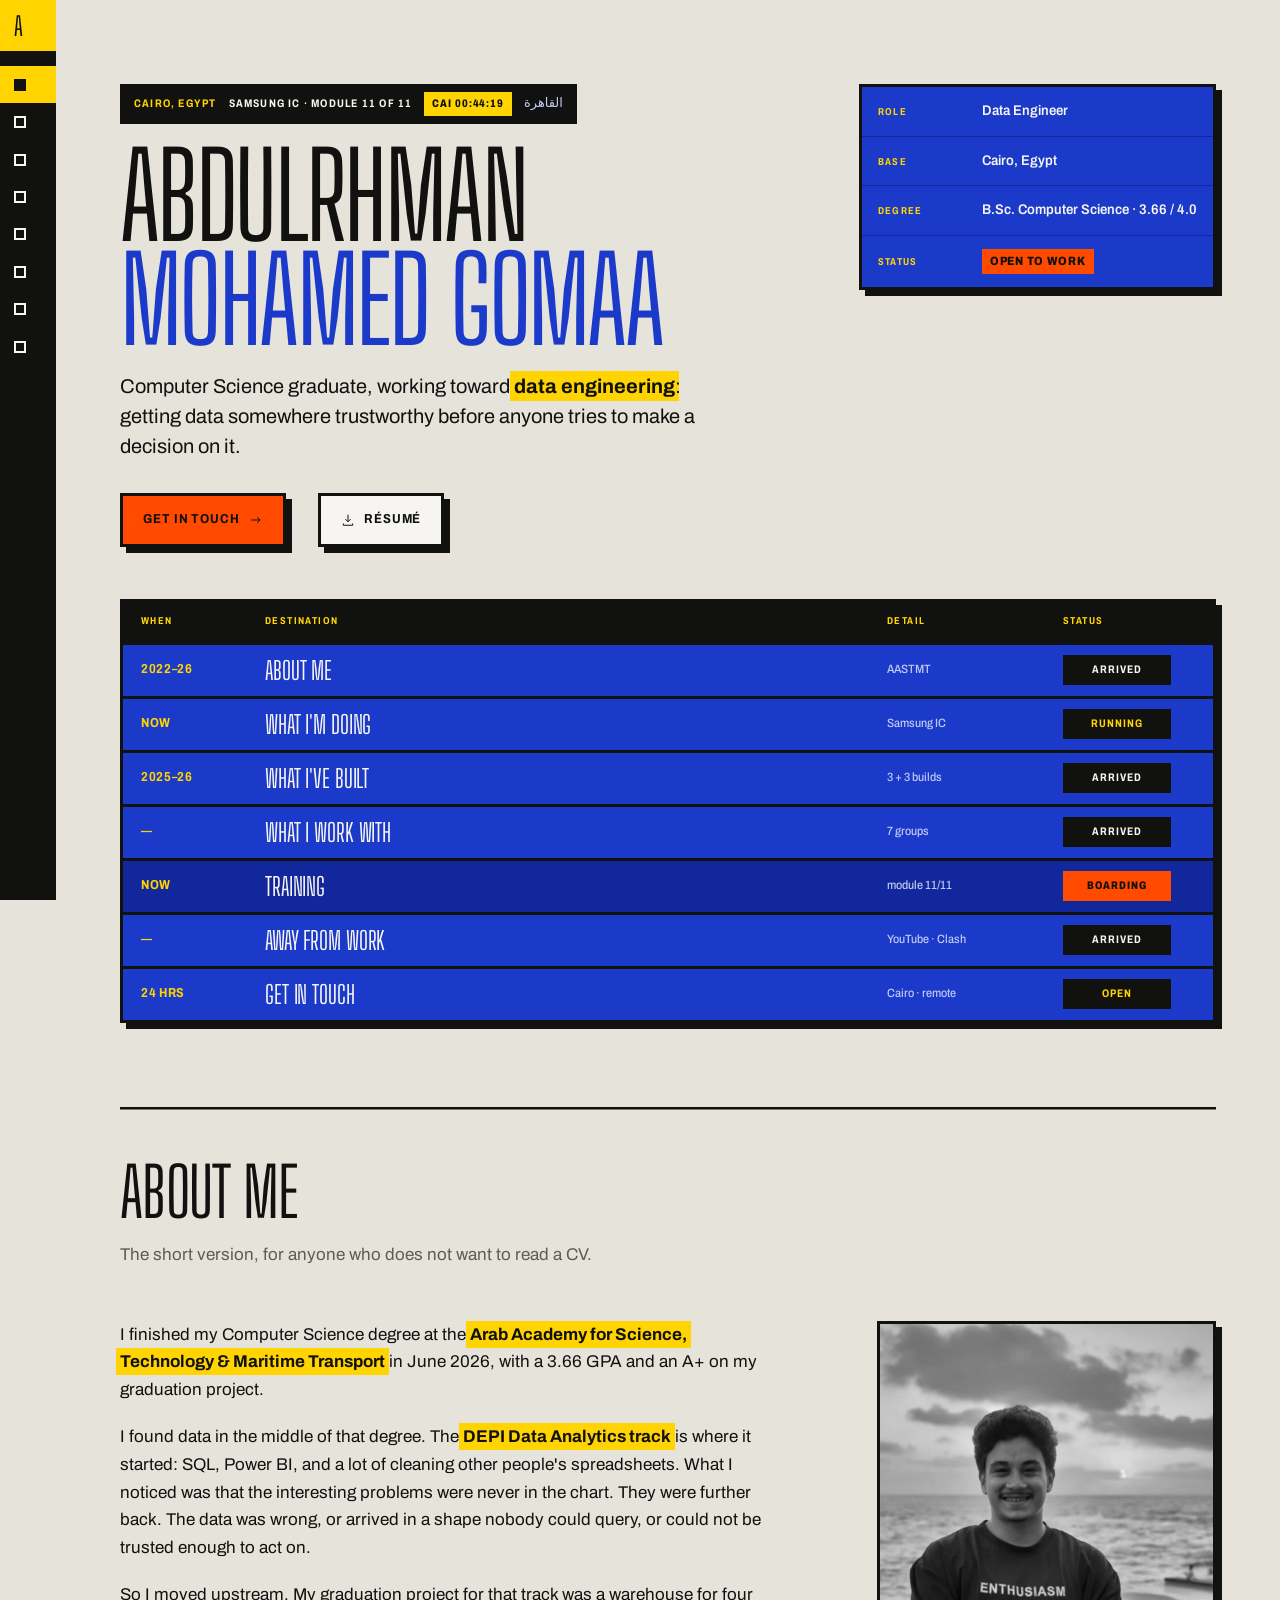
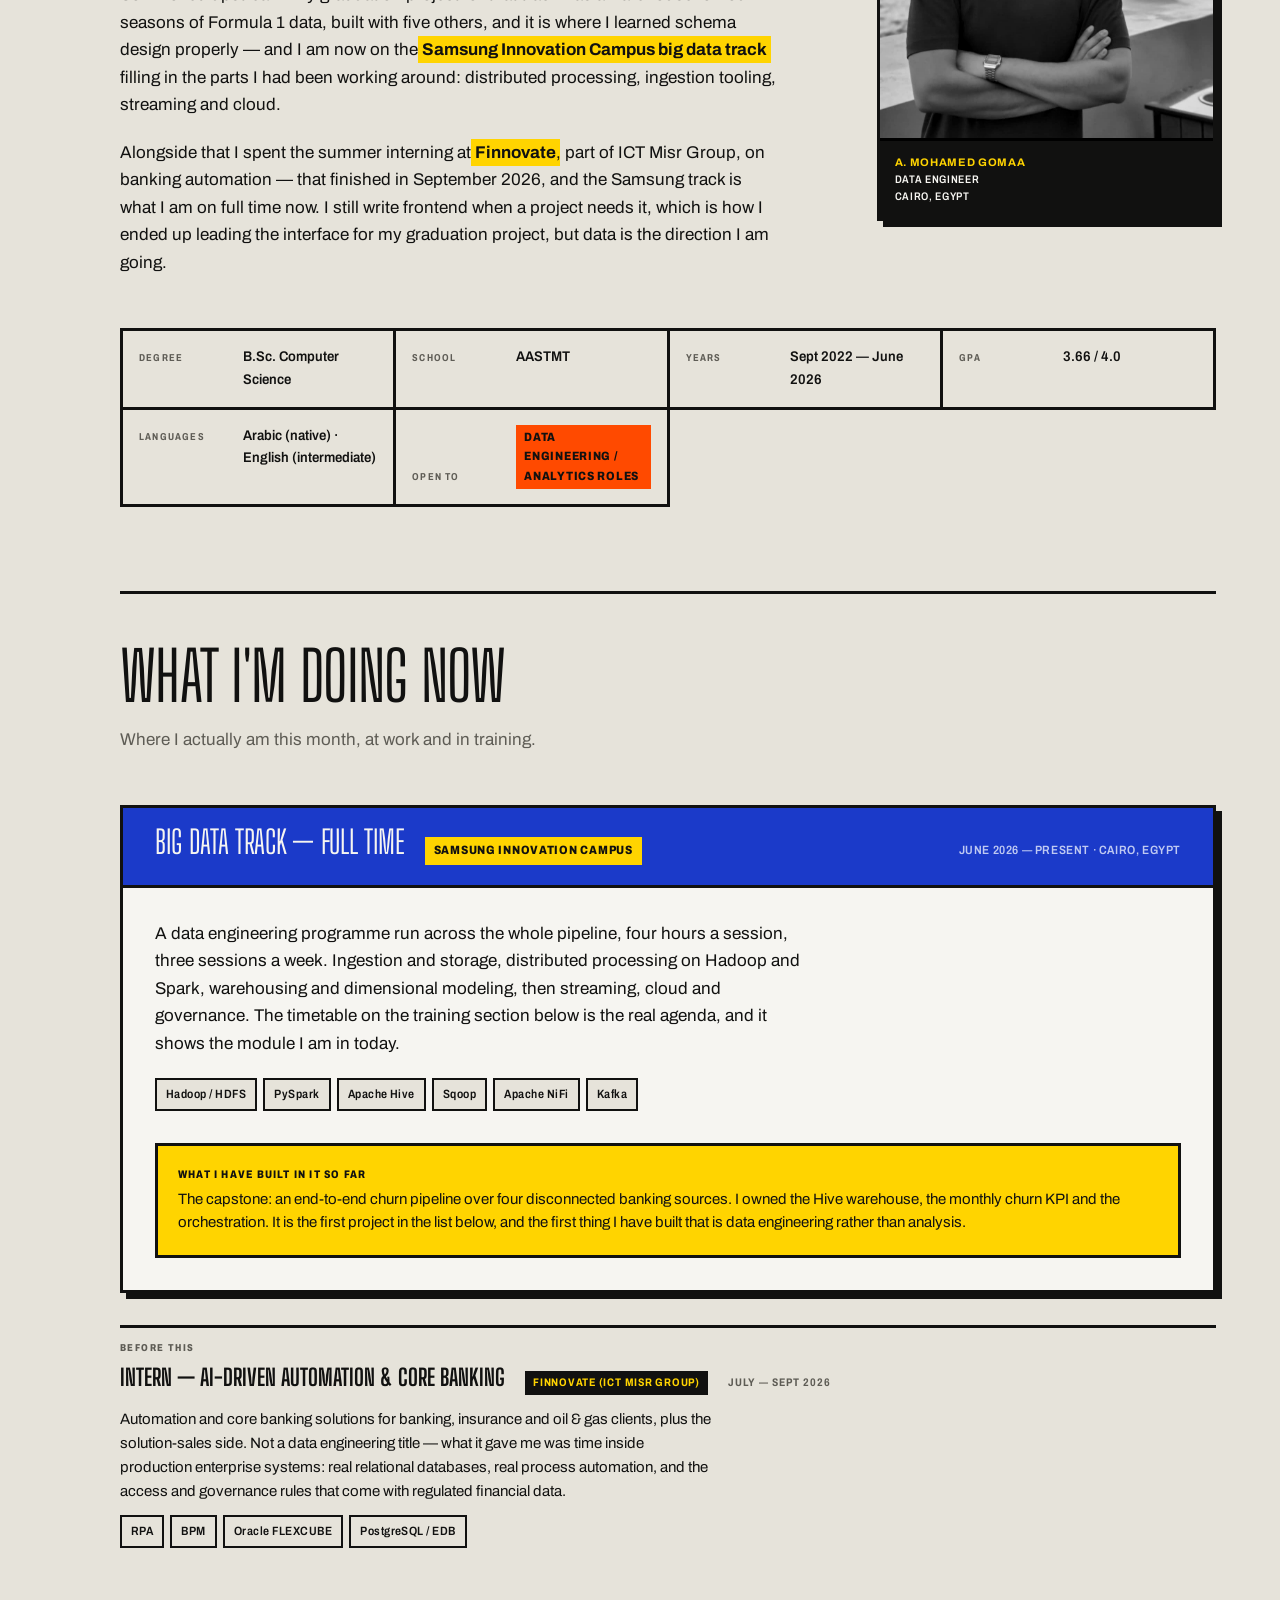
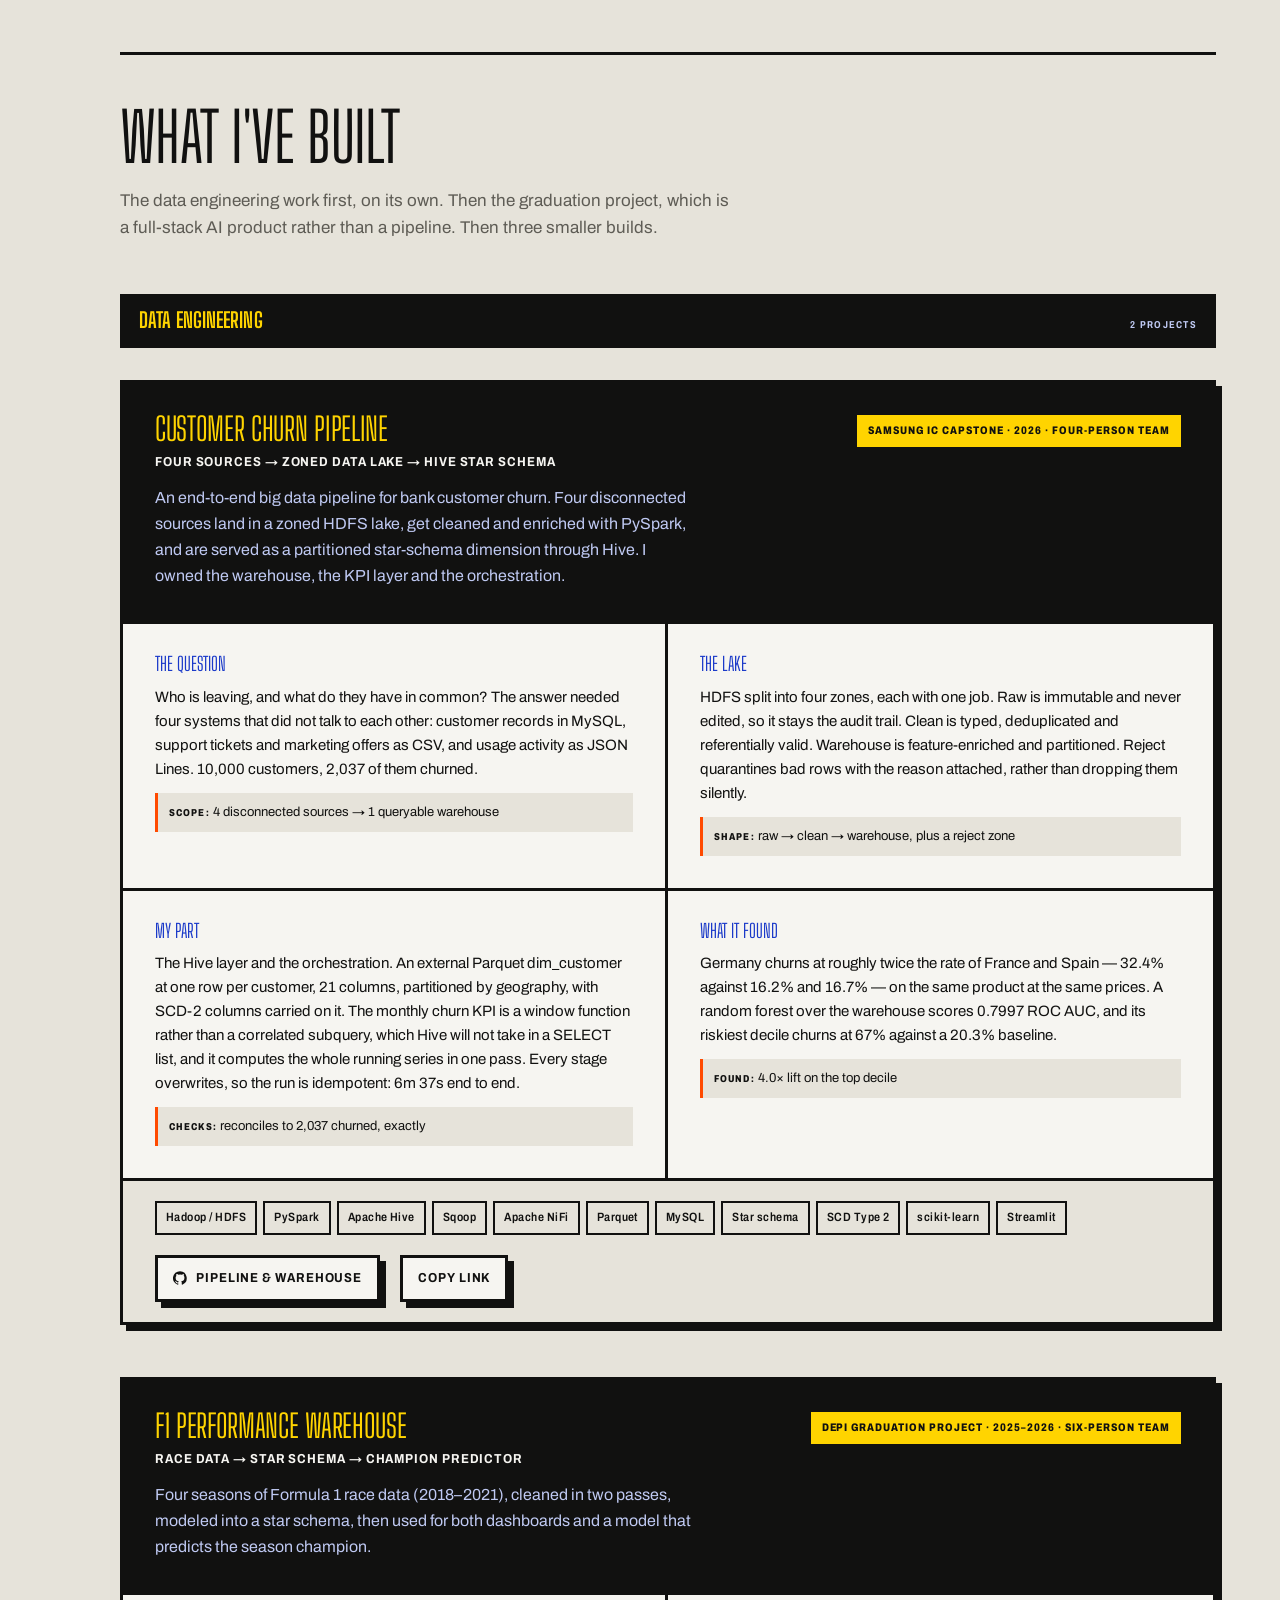
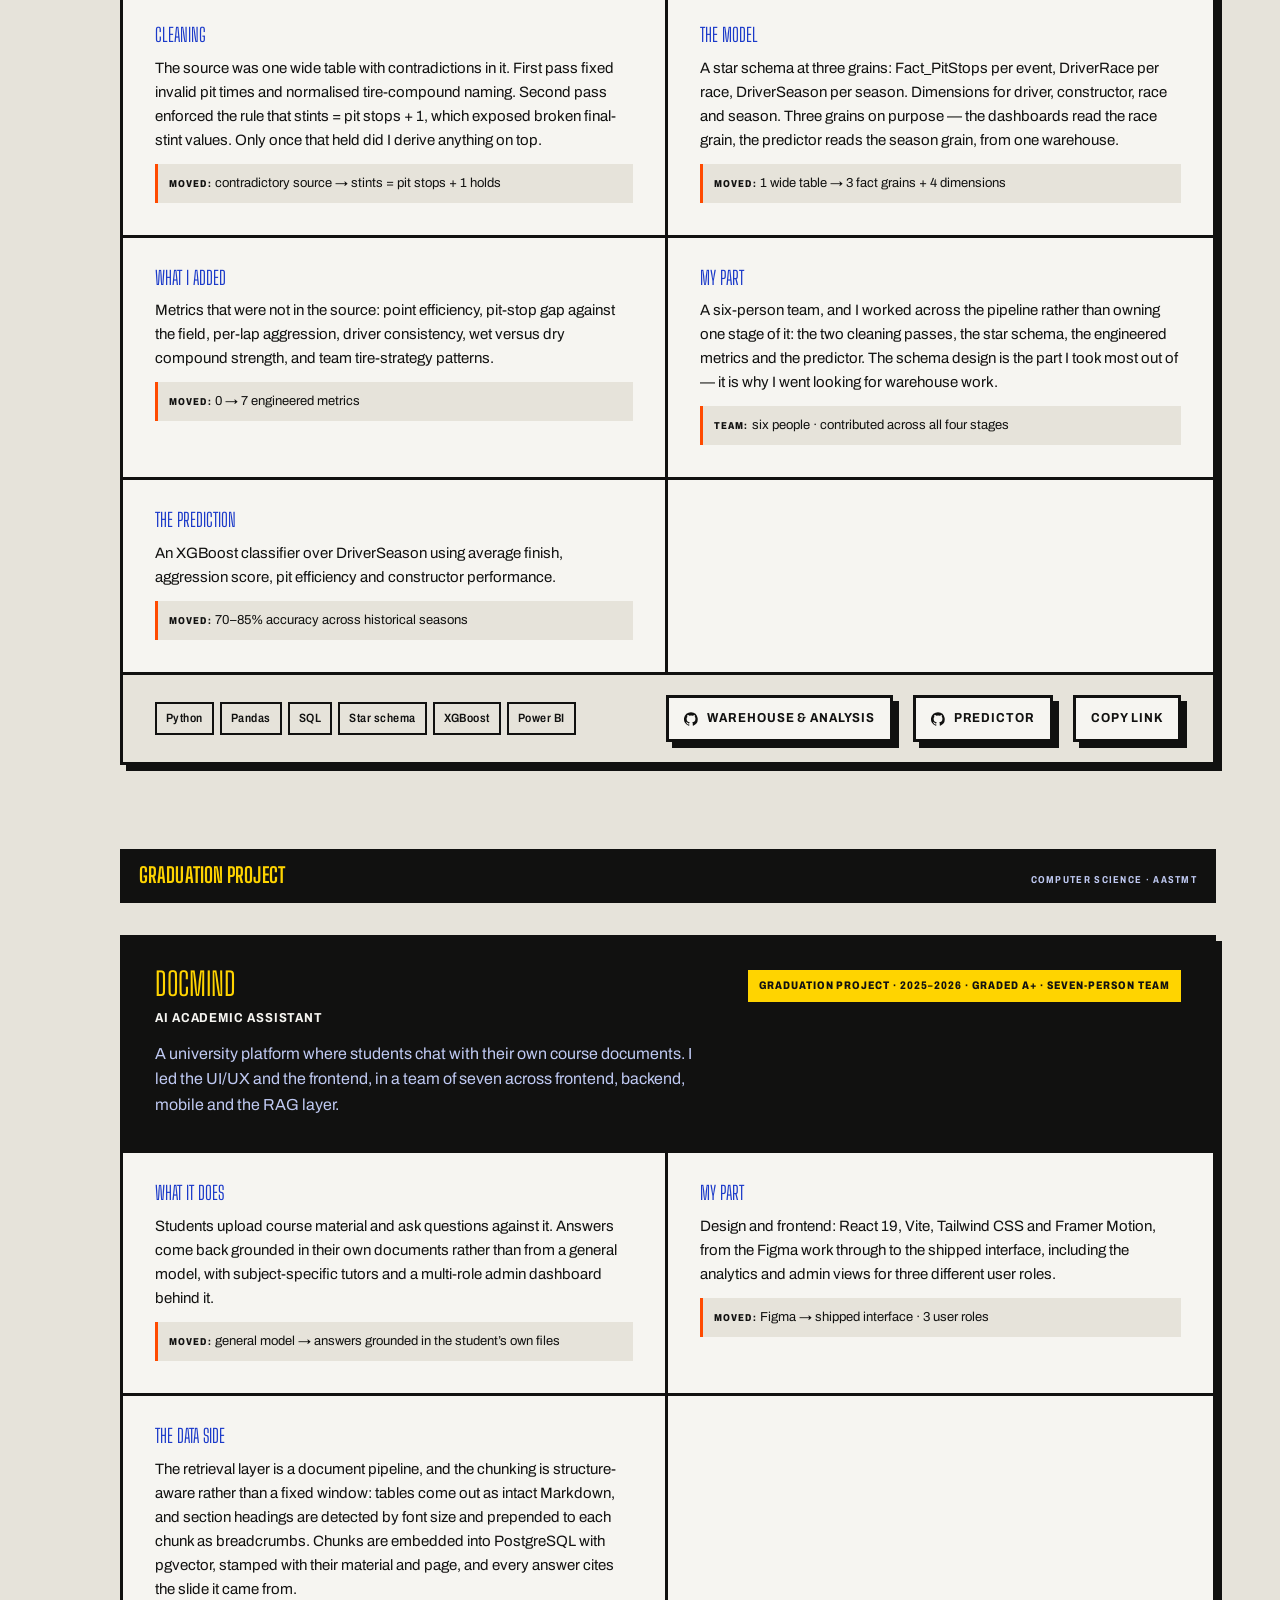
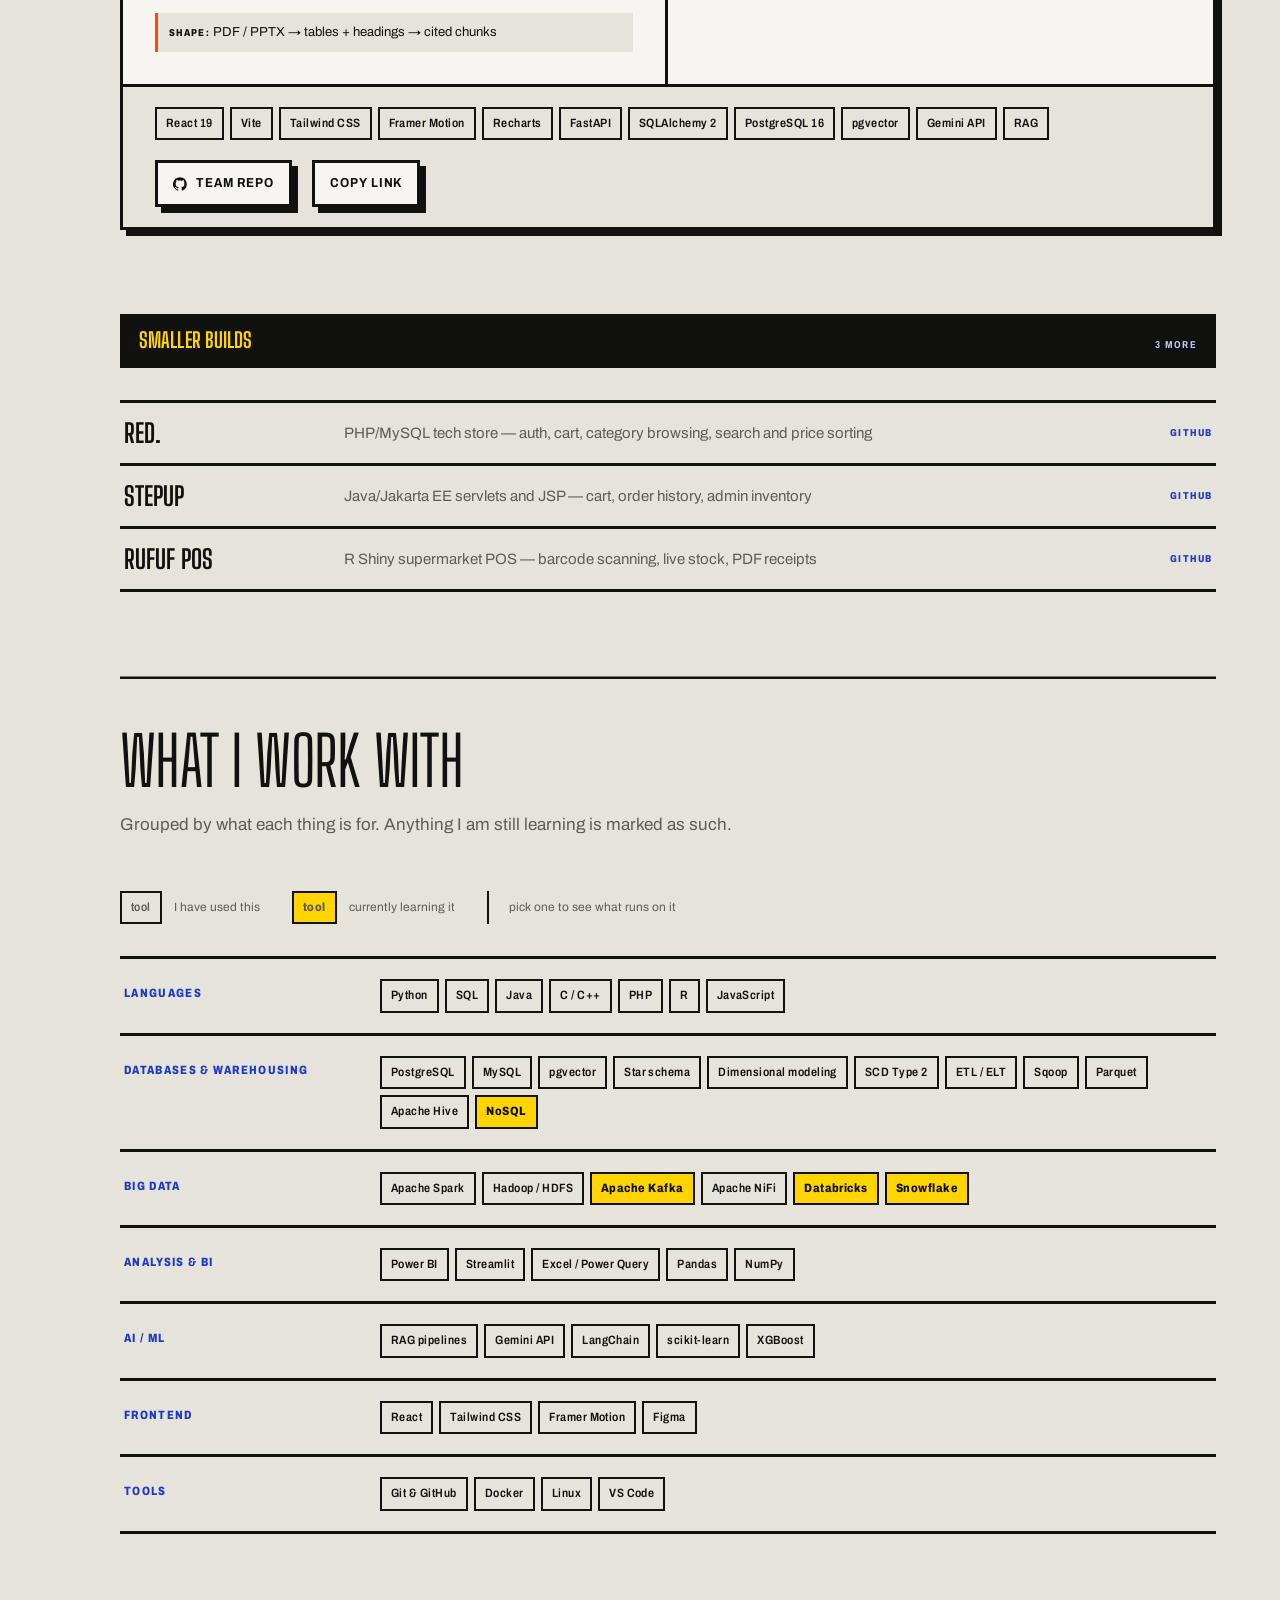
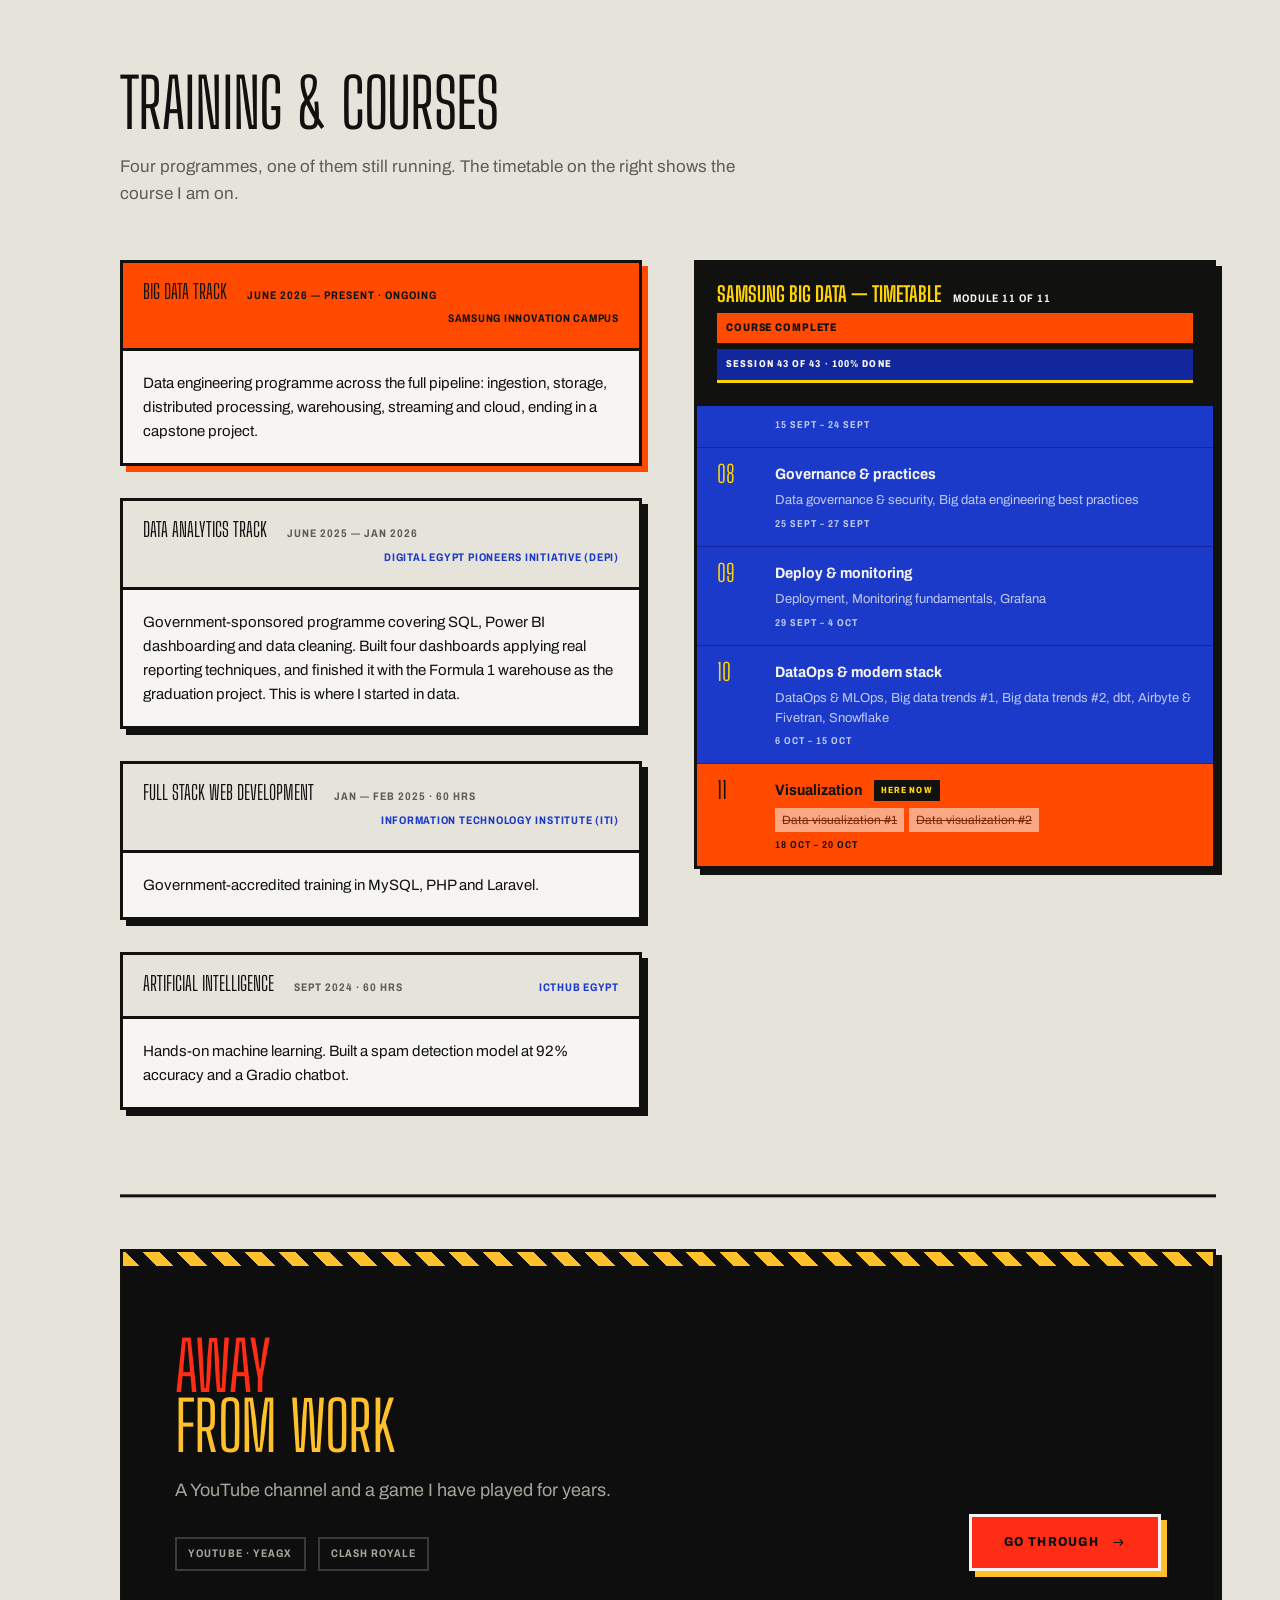
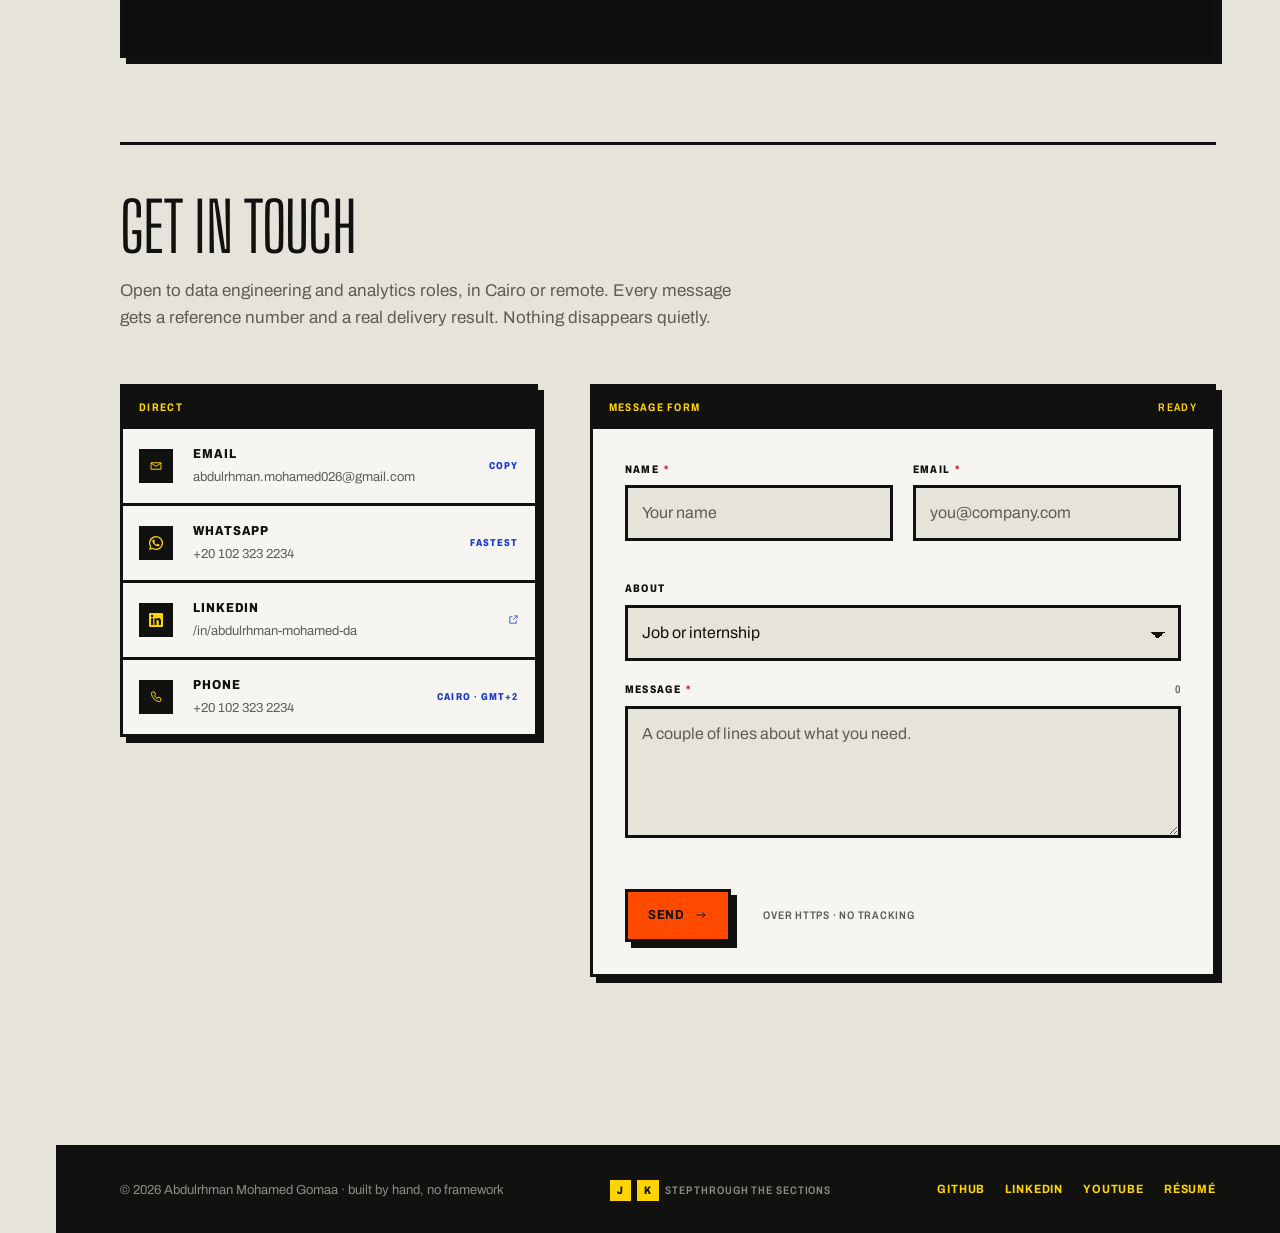
==== commit 81d7f212: "Make the plant answer: response, readouts, and a control surface Interaction was concentrated in thr" ====
--- a/index.html
+++ b/index.html
@@ -133,6 +133,10 @@
             <p class="hero__origin">
               <span>Cairo, Egypt</span>
               <b id="heroNow">—</b>
+              <!-- The wall clock, filled by work.js. Left empty in the
+                   markup and hidden while empty, so with scripts off the
+                   origin line closes up rather than showing a dead slot. -->
+              <span class="hero__clk num" id="heroClk"></span>
               <span class="ar" lang="ar" dir="rtl">القاهرة</span>
             </p>
 
@@ -175,8 +179,8 @@
               interesting problems were never in the chart. They were further back. The data was wrong, or arrived in
               a shape nobody could query, or could not be trusted enough to act on.</p>
 
-            <p>So I moved upstream. I built a warehouse for four seasons of Formula 1 data to learn schema design
-              properly, and I am now on the <strong>Samsung Innovation Campus big data track</strong> filling in the
+            <p>So I moved upstream. My graduation project for that track was a warehouse for four seasons of
+              Formula 1 data, built with five others, and it is where I learned schema design properly — and I am now on the <strong>Samsung Innovation Campus big data track</strong> filling in the
               parts I had been working around: distributed processing, ingestion tooling, streaming and cloud.</p>
 
             <p>Alongside that I spent the summer interning at <strong>Finnovate</strong>, part of ICT Misr Group,
@@ -230,7 +234,13 @@
         <div class="kit__key">
           <i><span class="tg">tool</span> I have used this</i>
           <i><span class="tg tg--now">tool</span> currently learning it</i>
-        </div>
+          <i class="kit__hint">pick one to see what runs on it</i>
+        </div>
+
+        <!-- What the current selection matched. role="status" so the
+             count is announced rather than only drawn; it stays empty
+             and hidden until something is actually selected. -->
+        <div class="kit__sel" id="kitSel" role="status" aria-live="polite" hidden></div>
 
         <div class="kit" id="kit"></div>
       </section>
@@ -296,7 +306,7 @@
           <div class="blk">
             <div class="blk__hd">
               Message form
-              <span class="r" id="formState">checking</span>
+              <span class="r" id="formState" role="status" aria-live="polite">checking</span>
             </div>
             <div class="blk__bd">
               <form class="frm" id="cForm" novalidate>
@@ -304,12 +314,12 @@
                   <div class="fld">
                     <label for="cname">Name <span class="rq">*</span></label>
                     <input type="text" id="cname" name="name" autocomplete="name" placeholder="Your name" required>
-                    <div class="fld__e" id="e-cname"></div>
+                    <div class="fld__e" id="e-cname" aria-live="polite"></div>
                   </div>
                   <div class="fld">
                     <label for="cemail">Email <span class="rq">*</span></label>
                     <input type="email" id="cemail" name="email" autocomplete="email" placeholder="you@company.com" required>
-                    <div class="fld__e" id="e-cemail"></div>
+                    <div class="fld__e" id="e-cemail" aria-live="polite"></div>
                   </div>
                 </div>
 
@@ -329,7 +339,7 @@
                     <span style="margin-left:auto" id="msgCount">0</span>
                   </label>
                   <textarea id="cmsg" name="message" placeholder="A couple of lines about what you need." required></textarea>
-                  <div class="fld__e" id="e-cmsg"></div>
+                  <div class="fld__e" id="e-cmsg" aria-live="polite"></div>
                 </div>
 
                 <div class="hp" aria-hidden="true">
@@ -359,6 +369,9 @@
     <footer class="ft">
       <div class="wrap ft__in">
         <span>© <span id="yr"></span> Abdulrhman Mohamed Gomaa · built by hand, no framework</span>
+        <!-- The jog only exists for someone with a keyboard, so it is
+             only mentioned to someone who has one. -->
+        <span class="ft__key"><kbd>j</kbd><kbd>k</kbd> step through the sections</span>
         <div class="ft__lnks">
           <a href="https://github.com/yeagx" target="_blank" rel="noopener">GitHub</a>
           <a href="https://www.linkedin.com/in/abdulrhman-mohamed-da" target="_blank" rel="noopener">LinkedIn</a>
--- a/CSS/core.css
+++ b/CSS/core.css
@@ -206,6 +206,43 @@
   background: var(--signal);
   font-variation-settings: 'wdth' 86, 'wght' 800;
 }
+
+/* A tag is a stamped part number, and the same part turns up in
+   several machines. Pointing at one lights every place it is used
+   — the toolkit row, the current role, each project that runs on
+   it — so the page shows its own wiring. JS only toggles the
+   class; the colour is here (rule 8). */
+.tg--hot {
+  background: var(--field);
+  color: var(--on-field);
+  font-variation-settings: 'wdth' 86, 'wght' 800;
+}
+
+/* The toolkit's tags are real buttons: a part number selects a
+   line, and the racks filter to what actually runs on it. */
+button.tg {
+  font-family: var(--text);
+  line-height: inherit;
+  border-radius: 0;
+  appearance: none;
+  cursor: pointer;
+}
+button.tg:hover { background: var(--signal); color: var(--ink); }
+
+/* the selected part: the loudest a tag ever gets, and it outranks
+   both the learning mark and the cross-highlight */
+.tg--sel,
+button.tg--sel:hover {
+  background: var(--ink);
+  color: var(--paper);
+  font-variation-settings: 'wdth' 86, 'wght' 800;
+}
+
+/* Filtered out by a selection: still readable, still focusable,
+   never hidden. The rack has not gone anywhere — it just is not
+   the line you picked. No transition: the panel switches, it does
+   not dissolve. */
+.dim { opacity: .42; filter: grayscale(1); }
 
 /* the one live thing, wherever it appears in prose */
 .live {
@@ -271,6 +308,31 @@
 
 .rail:hover, .rail:focus-within { clip-path: inset(0 0 0 0); }
 
+/* ---------- the position gauge ----------
+   How far through the document you are, read off the corridor
+   wall. It is a pseudo-element on purpose: the rail's markup is
+   byte-identical in both documents so the transition can hold it
+   perfectly still, and a gauge is not worth spending that on.
+
+   core.js's existing rAF scroll pass writes --prog (0–1) and
+   nothing else — no colour ever enters JavaScript (rule 8). It
+   reads --chrome-*, so the corridor looks the same in both rooms
+   (rule 4). Deliberately untransitioned: it tracks the scroll
+   frame by frame, and easing it would only make it lag. */
+.rail::after {
+  content: '';
+  position: absolute;
+  left: 0;
+  top: var(--course);
+  bottom: 0;
+  z-index: 3;
+  width: var(--rule);
+  background: var(--chrome-hd);
+  transform: scaleY(var(--prog, 0));
+  transform-origin: 50% 0;
+  pointer-events: none;
+}
+
 .rail__top {
   display: flex;
   align-items: center;
@@ -475,7 +537,12 @@
   padding: 0 var(--s5);
 }
 
-.sheet { padding: var(--s6) 0 0; }
+/* padding-TOP, never the shorthand. Every section is also a .wrap,
+   and `padding: x 0 0` here silently zeroes the horizontal gutter
+   .wrap just set — which is invisible above 1200px, where the
+   max-width's auto margins happen to stand in for it, and full-bleed
+   everywhere below. The same trap applies to .hero and .off__hd. */
+.sheet { padding-top: var(--s6); }
 .sheet:last-of-type { padding-bottom: var(--s6); }
 
 /* the section boundary: a bolted ink bar, not a hairline */
@@ -484,6 +551,22 @@
   background: var(--ink);
   margin-bottom: var(--s5);
 }
+
+/* The keyline draws itself as you reach the section. This is NOT a
+   third authored moment: it is the shell's own material one floor
+   further down — a clip-path open on the same curve as the rail and
+   the mobile sheet. Nothing else moves. No prose fades, no card
+   staggers; the reading is identical, the building just bolts its
+   own lines in as you walk past.
+
+   core.js adds .draw only when motion is welcome, so with scripts
+   off — or under reduced motion — every rule is simply present.
+   Never hide content in CSS that JavaScript has to come back for. */
+.rule.draw {
+  clip-path: inset(0 100% 0 0);
+  transition: clip-path .26s cubic-bezier(.2, 1, .3, 1);
+}
+.rule.draw.in { clip-path: inset(0 0 0 0); }
 
 /* section header — more space above than below */
 .shd { margin-bottom: var(--s5); }
@@ -512,6 +595,34 @@
   font-size: 13px;
 }
 .ft__in > span { color: var(--chrome-2); }
+
+/* The jog's only signpost. It exists for a visitor with a keyboard,
+   so it is only shown to one — on a touch device it is an
+   instruction that cannot be followed. */
+.ft__key { display: none; }
+
+@media (hover: hover) and (pointer: fine) {
+  .ft__key {
+    display: inline-flex;
+    align-items: center;
+    gap: var(--s1);
+    color: var(--chrome-2);
+    font-size: 11px;
+    font-variation-settings: 'wdth' 82, 'wght' 600;
+    letter-spacing: .08em;
+    text-transform: uppercase;
+  }
+}
+
+.ft__key kbd {
+  padding: 2px 7px;
+  background: var(--chrome-hd);
+  color: var(--chrome-hd-fg);
+  font-family: var(--text);
+  font-size: 11px;
+  font-variation-settings: 'wdth' 82, 'wght' 800;
+  line-height: 1.5;
+}
 
 .ft__lnks { display: flex; flex-wrap: wrap; gap: var(--s3); }
 .ft__lnks a {
@@ -587,6 +698,23 @@
     border-bottom: var(--rule) solid var(--chrome);
   }
   .rail:hover, .rail:focus-within { clip-path: none; }
+  /* The gauge lies down with the rail. Two changes it cannot do
+     without: the collapsed bar is safety yellow end to end, so the
+     wall's yellow fill would be invisible on it — it takes the
+     accent instead, which is also the one chrome token the arcade
+     re-points, so the bar nods to its room. And it runs along the
+     TOP edge: at the foot it would sit directly on the bar's own
+     3px bottom keyline and the two would read as one thick line. */
+  .rail::after {
+    top: 0;
+    right: 0;
+    bottom: auto;
+    width: auto;
+    height: var(--rule);
+    background: var(--chrome-acc);
+    transform: scaleX(var(--prog, 0));
+    transform-origin: 0 50%;
+  }
   .rail__top {
     flex: 1 1 auto;
     width: 100%;
--- a/CSS/work.css
+++ b/CSS/work.css
@@ -8,7 +8,9 @@
    HERO — the name bolted to the wall, the manifest beside it,
    the status board immediately under. No card holds any of it.
    ============================================================= */
-.hero { padding: var(--s6) 0 0; }
+/* padding-TOP only: .hero is also a .wrap, and the shorthand would
+   zero the horizontal gutter .wrap just set. See the note on .sheet. */
+.hero { padding-top: var(--s6); }
 
 .hero__top {
   display: grid;
@@ -45,6 +47,19 @@
   text-transform: none;
   color: var(--on-field-2);
 }
+
+/* The wall clock — a lit readout stamped onto the origin plate.
+   Empty in the markup and hidden while empty, so with scripts off
+   the line closes up instead of showing a dead slot. */
+.hero__clk {
+  padding: 3px 8px;
+  background: var(--signal);
+  color: var(--ink);
+  font-variation-settings: 'wdth' 80, 'wght' 800;
+  letter-spacing: .08em;
+  font-variant-numeric: tabular-nums;
+}
+.hero__clk:empty { display: none; }
 
 h1 { margin-bottom: var(--s3); }
 h1 .two { display: block; color: var(--field); }
@@ -85,8 +100,17 @@
   align-items: baseline;
   padding: 13px 16px;
   border-bottom: 1px solid var(--field-2);
+  transition: background .1s steps(2), box-shadow .1s steps(2);
 }
 .tblock__row:last-child { border-bottom: 0; }
+
+/* the read row marks itself with a keyline. An inset box-shadow,
+   not a border: a real border would reflow the whole plate on
+   hover, and the row is on a 1px internal rule already. */
+.tblock__row:hover {
+  background: var(--field-2);
+  box-shadow: inset var(--rule) 0 0 var(--signal);
+}
 
 .tblock__row dt {
   font-size: 10px;
@@ -140,6 +164,17 @@
 }
 .brow:hover { background: var(--field-2); }
 
+/* the slat answers: the destination steps out of the rack and the
+   status cell lights, exactly as a real board's does when its row
+   is selected */
+.brow:hover .brow__d { transform: translateX(var(--s1)); }
+/* ...but never the live row. Exactly one thing on this page is
+   running, and hovering it must not repaint that away (rule 1). */
+.brow:hover .brow__s:not([data-s="live"]) {
+  background: var(--signal);
+  color: var(--ink);
+}
+
 .brow__t {
   font-size: 13px;
   font-variation-settings: 'wdth' 84, 'wght' 700;
@@ -159,6 +194,7 @@
   overflow: hidden;
   text-overflow: ellipsis;
   white-space: nowrap;
+  transition: transform .1s steps(2);
 }
 
 .brow__n {
@@ -183,6 +219,7 @@
   text-transform: uppercase;
   font-variant-numeric: tabular-nums;
   text-align: center;
+  transition: background .1s steps(2), color .1s steps(2);
 }
 
 .brow__s[data-s="done"] { color: var(--signal); }
@@ -256,6 +293,13 @@
 .facts .tblock__row dt { color: var(--faint); }
 .facts .tblock__row dd { color: var(--ink); }
 
+/* the same row response, on concrete instead of a blue field */
+.facts .tblock__row:hover {
+  background: var(--paper);
+  box-shadow: inset var(--rule) 0 0 var(--signal);
+}
+.facts .tblock__row:hover dt { color: var(--ink); }
+
 /* =============================================================
    BLOCK — the generic panel used by Now and Contact.
    ============================================================= */
@@ -369,7 +413,10 @@
   font-weight: 800;
   line-height: 1;
   text-transform: uppercase;
-}
+  transition: color .1s steps(2);
+}
+/* history answers more quietly than the live block above it */
+.past__row:hover .past__who b { color: var(--field); }
 .past__who .co {
   padding: 3px 8px;
   background: var(--ink);
@@ -424,13 +471,30 @@
    two-cell stage body. The smaller builds are a quiet ruled
    stack underneath, so the section breathes after the density.
    ============================================================= */
+/* The card is the largest thing on the page, so it answers when you
+   reach for it. The plate LIFTS off the wall — the exact inverse of
+   the press that every button already does, one step out instead of
+   one step in. Both offsets are derived from the two construction
+   tokens, so this follows --drop down to 5px at the narrow
+   breakpoint rather than pretending 9px is a real dimension.
+   Still one plate: no new container, no radius, no blur (rule 3). */
 .prj {
   background: var(--paper);
   border: var(--rule) solid var(--ink);
   box-shadow: var(--drop) var(--drop) 0 var(--ink);
   margin-bottom: var(--s5);
+  transition: transform .09s steps(2), box-shadow .09s steps(2);
+  /* each build has its own id, so a deep link has to land it clear
+     of the top edge rather than jammed against it */
+  scroll-margin-top: var(--s3);
 }
 .prj:last-child { margin-bottom: 0; }
+
+.prj:hover,
+.prj:focus-within {
+  transform: translate(calc(var(--drop-in) * -1), calc(var(--drop-in) * -1));
+  box-shadow: calc(var(--drop) + var(--drop-in)) calc(var(--drop) + var(--drop-in)) 0 var(--ink);
+}
 
 .prj__hd {
   display: grid;
@@ -564,6 +628,76 @@
   color: var(--faint);
 }
 
+.kit__hint {
+  padding-left: var(--s3);
+  border-left: 2px solid var(--ink);
+}
+
+/* =============================================================
+   THE SELECTION READOUT
+   What part you picked, what it matched, and the way out. A
+   bolted bar in the section's own material — not a floating
+   chip, and not a nested plate (rule 3).
+   ============================================================= */
+.kit__sel {
+  display: flex;
+  flex-wrap: wrap;
+  align-items: center;
+  gap: var(--s2) var(--s3);
+  margin-bottom: var(--s4);
+  padding: 12px 16px;
+  background: var(--ink);
+  color: var(--paper);
+  border: var(--rule) solid var(--ink);
+}
+/* it is display:flex, so it needs to be told what hidden means */
+.kit__sel[hidden] { display: none; }
+
+.kit__sel b {
+  font-family: var(--display);
+  font-size: 21px;
+  font-weight: 800;
+  line-height: 1;
+  text-transform: uppercase;
+  color: var(--signal);
+}
+.kit__sel > span {
+  font-size: 11px;
+  font-variation-settings: 'wdth' 82, 'wght' 700;
+  letter-spacing: .11em;
+  text-transform: uppercase;
+  color: var(--on-field-2);
+}
+/* a bolted underline, not a drawn one: nothing else on the site
+   uses text-decoration, and a keyline is the material here */
+.kit__sel a {
+  font-size: 11px;
+  font-variation-settings: 'wdth' 82, 'wght' 800;
+  letter-spacing: .11em;
+  text-transform: uppercase;
+  color: var(--signal);
+  text-decoration: none;
+  border-bottom: 2px solid var(--signal);
+}
+.kit__sel a:hover { color: var(--paper); border-bottom-color: var(--paper); }
+
+.kit__clr {
+  margin-left: auto;
+  padding: 6px 11px;
+  background: var(--signal);
+  color: var(--ink);
+  border: 0;
+  border-radius: 0;
+  font-family: var(--text);
+  font-size: 10px;
+  font-variation-settings: 'wdth' 80, 'wght' 800;
+  letter-spacing: .11em;
+  text-transform: uppercase;
+  cursor: pointer;
+  transition: background .1s steps(2);
+}
+.kit__clr:hover { background: var(--paper); }
+
 .kit { border-top: var(--rule) solid var(--ink); }
 .kit__row {
   display: grid;
@@ -572,7 +706,10 @@
   align-items: start;
   padding: var(--s3) 4px;
   border-bottom: var(--rule) solid var(--ink);
-}
+  transition: background .1s steps(2);
+}
+.kit__row:hover { background: var(--paper); }
+.kit__row:hover .kit__name { color: var(--ink); }
 .kit__name {
   font-size: 12px;
   font-variation-settings: 'wdth' 80, 'wght' 800;
@@ -600,9 +737,22 @@
   border: var(--rule) solid var(--ink);
   box-shadow: var(--drop) var(--drop) 0 var(--ink);
   margin-bottom: var(--s4);
+  transition: transform .09s steps(2), box-shadow .09s steps(2);
 }
 .crs:last-child { margin-bottom: 0; }
 .crs.is-now { box-shadow: var(--drop) var(--drop) 0 var(--live); }
+
+/* the same lift as a project plate — one vocabulary, every plate */
+.crs:hover,
+.crs:focus-within {
+  transform: translate(calc(var(--drop-in) * -1), calc(var(--drop-in) * -1));
+  box-shadow: calc(var(--drop) + var(--drop-in)) calc(var(--drop) + var(--drop-in)) 0 var(--ink);
+}
+/* the running course keeps its orange offset while it lifts */
+.crs.is-now:hover,
+.crs.is-now:focus-within {
+  box-shadow: calc(var(--drop) + var(--drop-in)) calc(var(--drop) + var(--drop-in)) 0 var(--live);
+}
 
 .crs__hd {
   display: flex;
@@ -674,6 +824,30 @@
   text-transform: uppercase;
 }
 
+/* Real course position, derived from the real agenda dates. The bar
+   is drawn from the same number that is printed beside it, so the
+   graphic cannot disagree with the text. */
+.syl__prog {
+  position: relative;
+  width: 100%;
+  padding: 7px 9px 11px;
+  background: var(--field-2);
+  color: var(--on-field);
+  font-size: 10px;
+  font-variation-settings: 'wdth' 80, 'wght' 800;
+  letter-spacing: .11em;
+  text-transform: uppercase;
+}
+.syl__prog::after {
+  content: '';
+  position: absolute;
+  left: 0;
+  bottom: 0;
+  height: var(--rule);
+  width: calc(var(--done, 0) * 1%);
+  background: var(--signal);
+}
+
 .syl__list {
   max-height: 460px;
   overflow-y: auto;
@@ -688,8 +862,12 @@
   gap: var(--s2);
   padding: 14px var(--s3);
   border-bottom: 1px solid var(--field-2);
+  transition: background .1s steps(2);
 }
 .syl__i:last-child { border-bottom: 0; }
+.syl__i:hover { background: var(--field-2); }
+/* the module actually running keeps its orange field */
+.syl__i.now:hover { background: var(--live); }
 
 .syl__n {
   font-family: var(--display);
@@ -1102,7 +1280,8 @@
 }
 
 @media (max-width: 900px) {
-  #personal { scroll-margin-top: calc(var(--course) + var(--s3)); }
+  #personal,
+  .prj { scroll-margin-top: calc(var(--course) + var(--s3)); }
   /* the top bar already separates the page; the hero does not need
      a full section's worth of air under it as well */
   .hero { padding-top: var(--s4); }
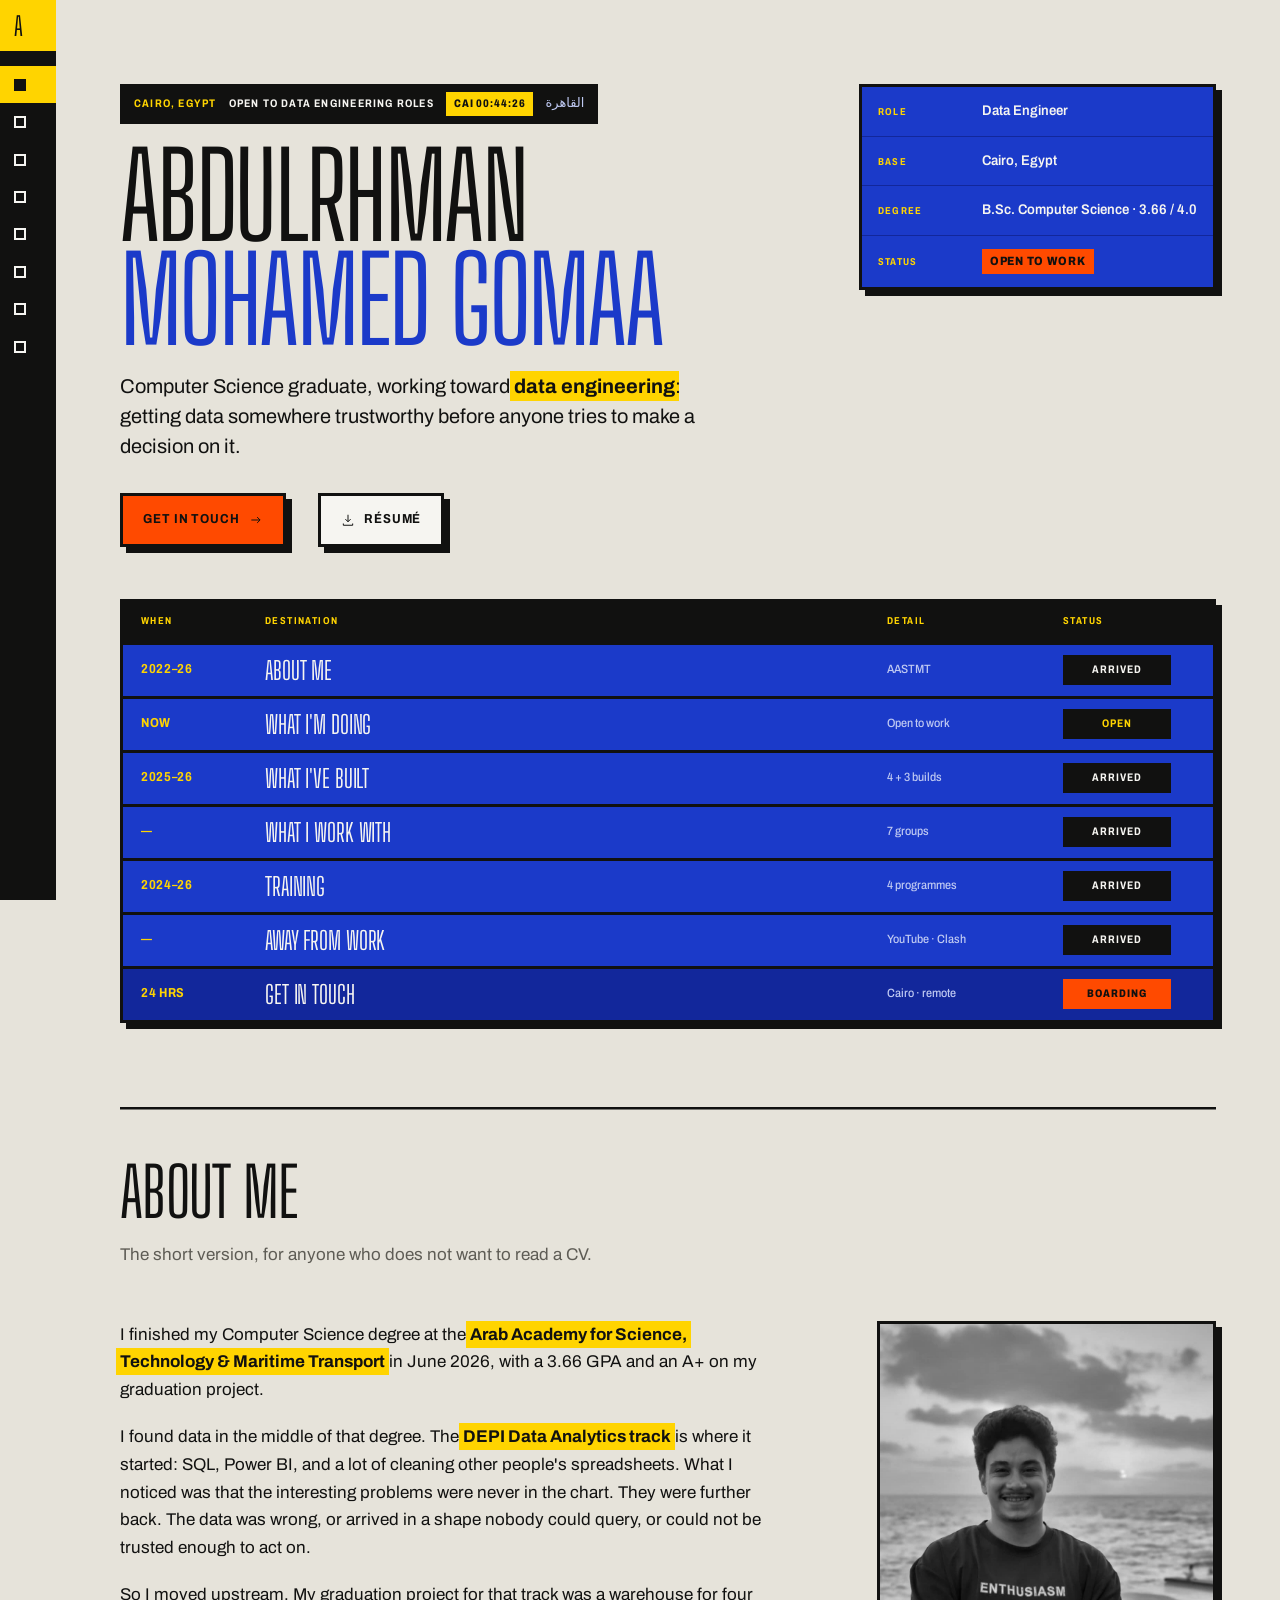
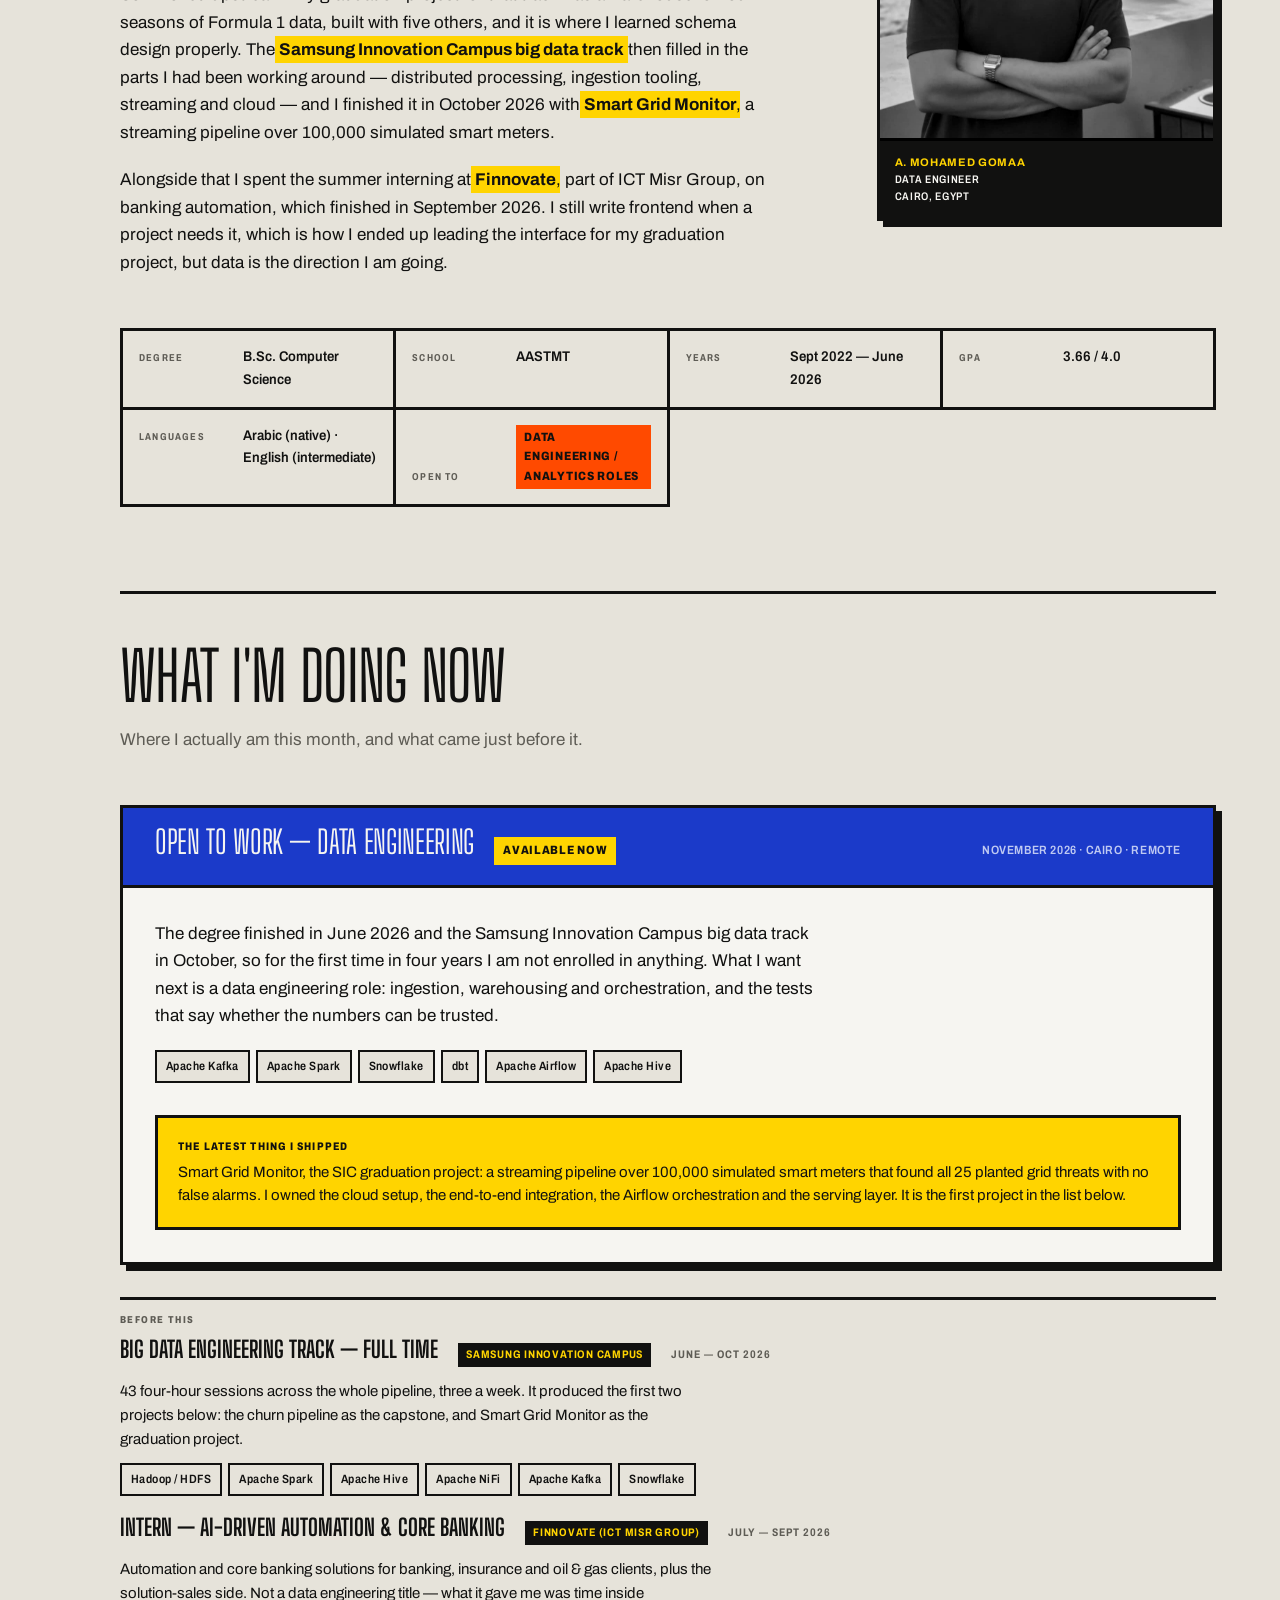
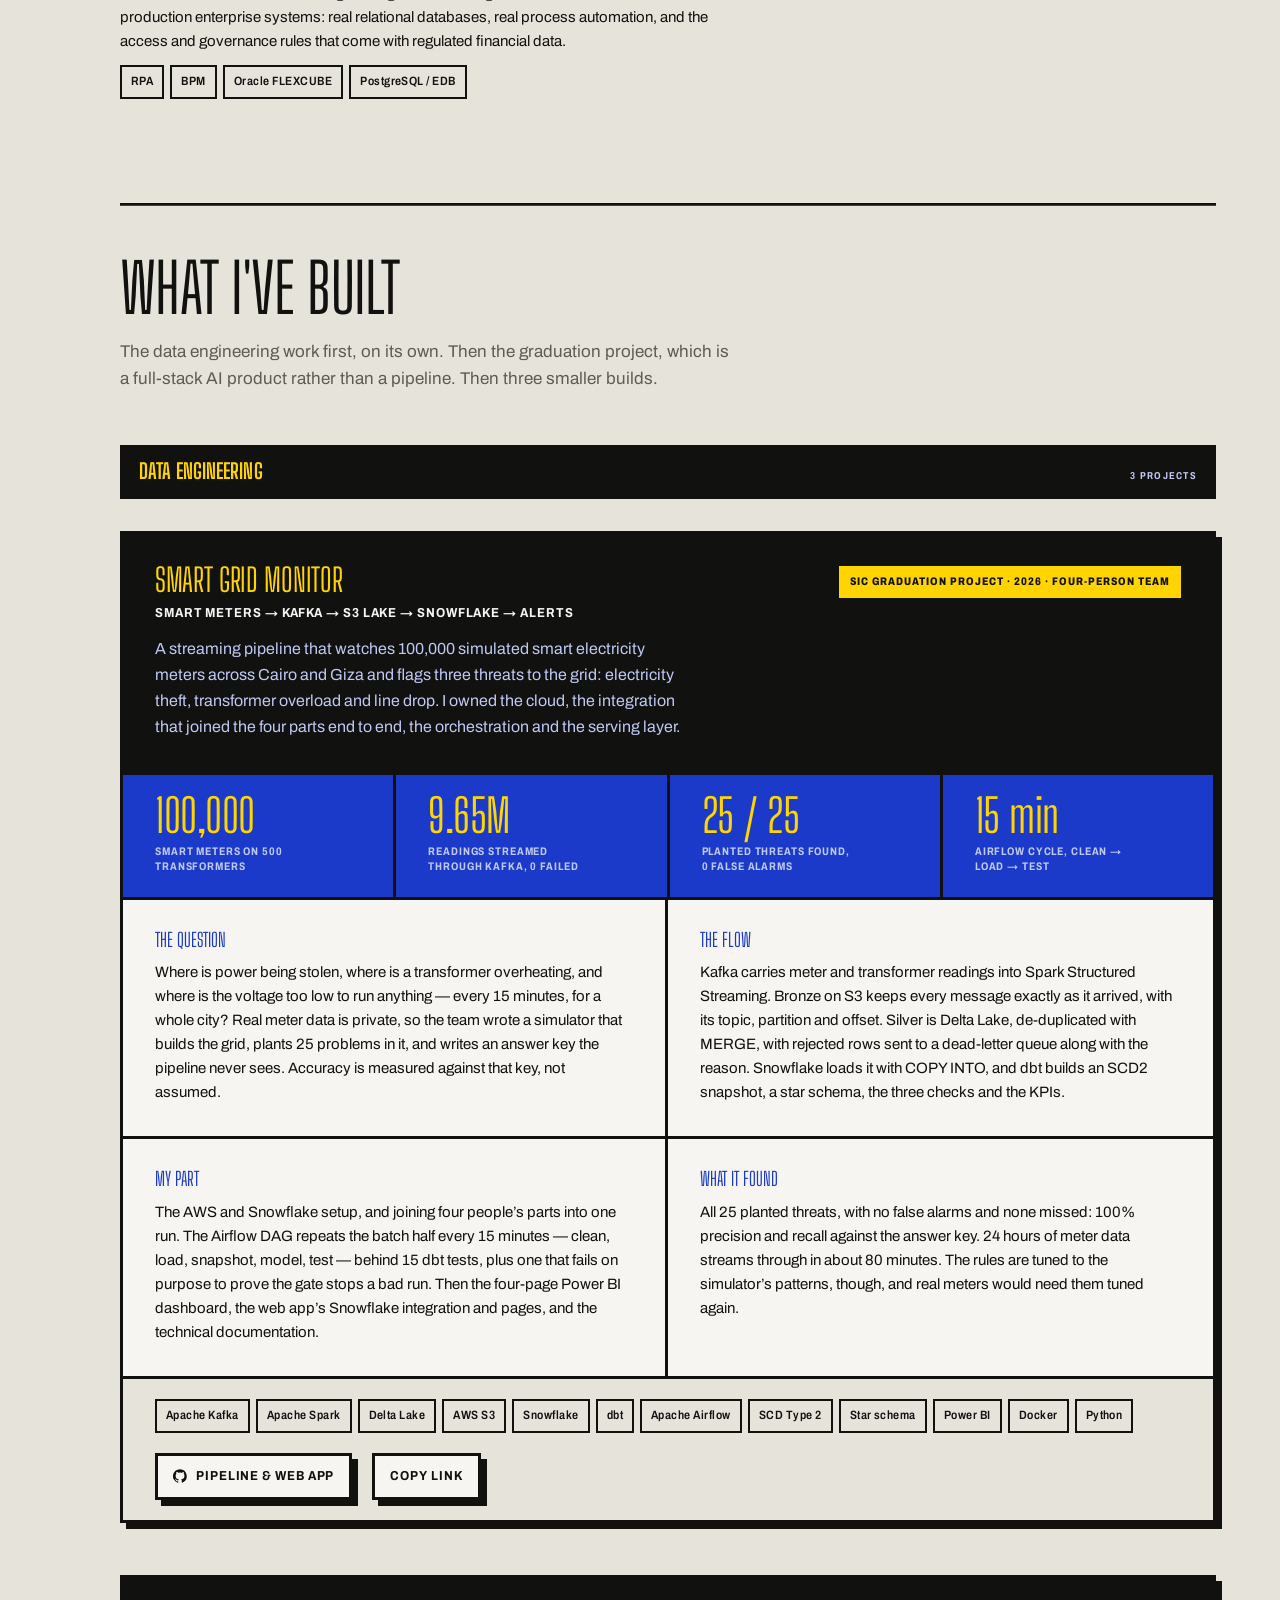
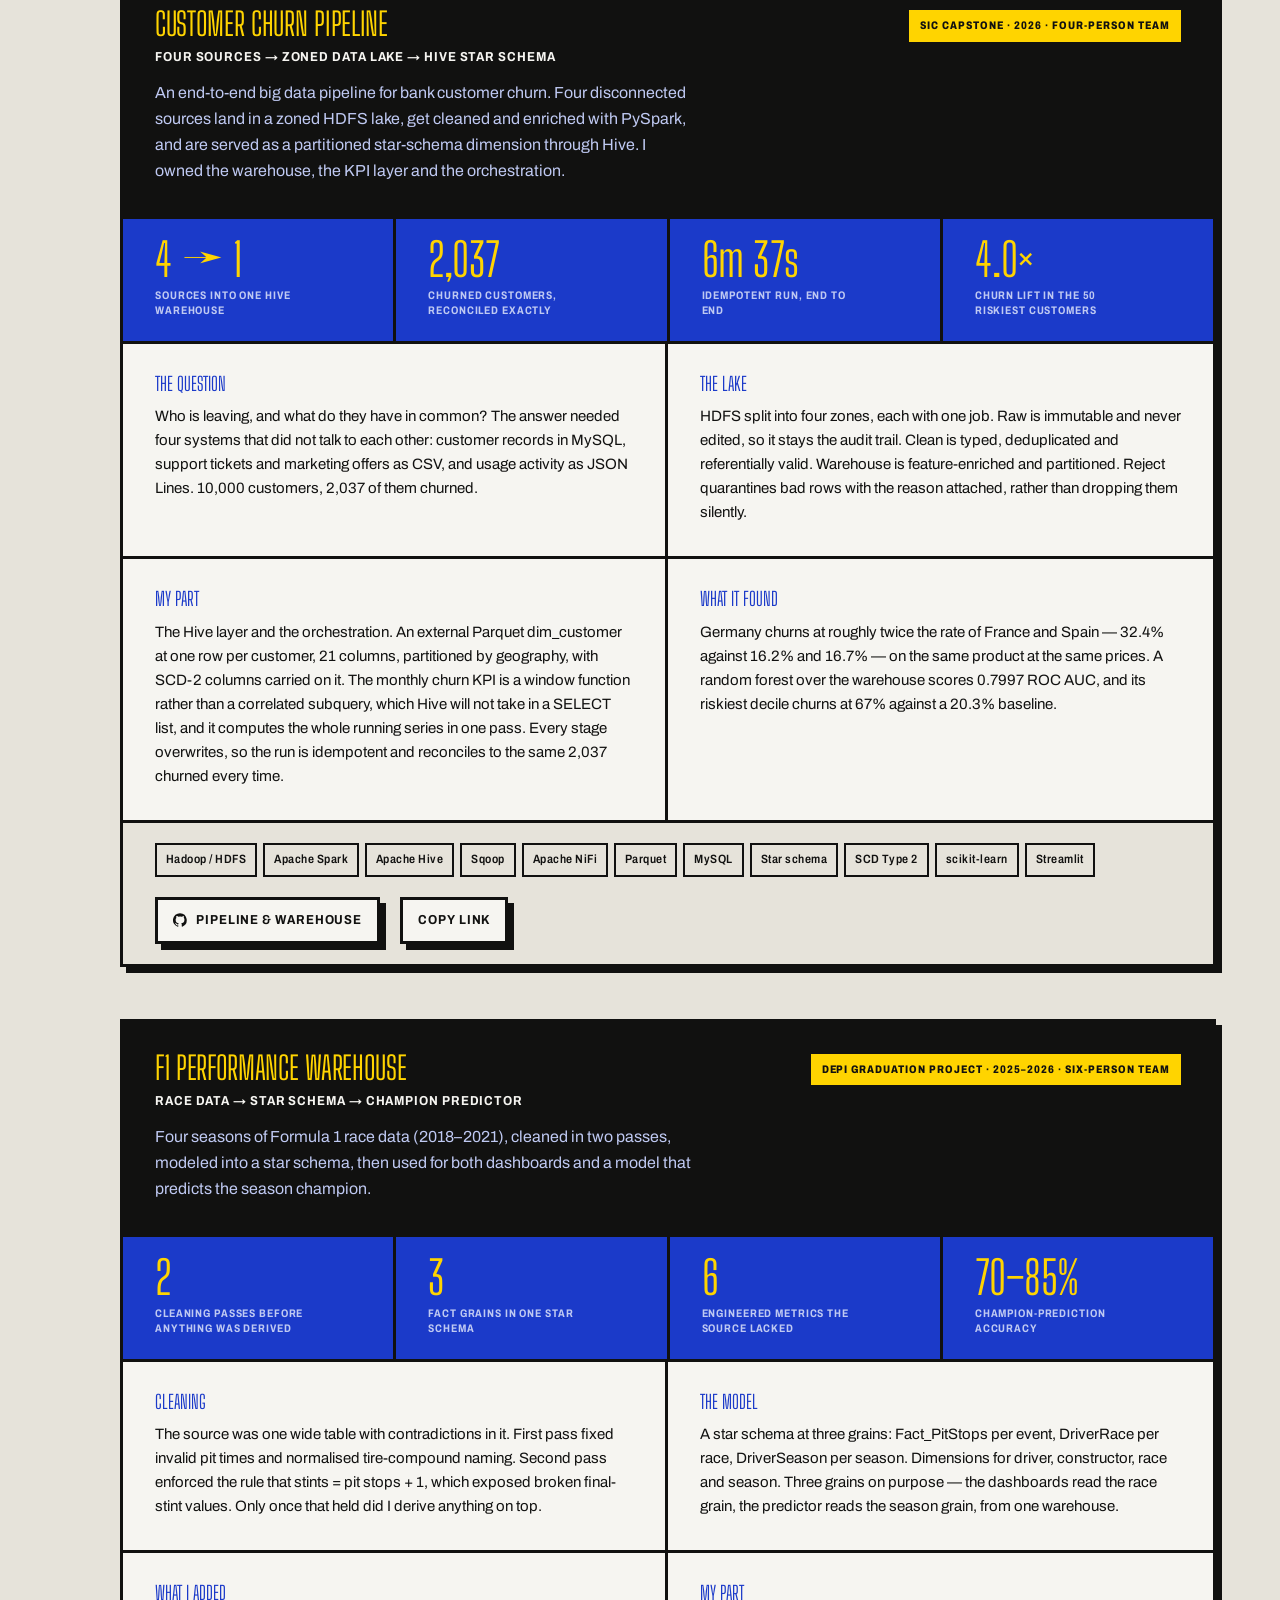
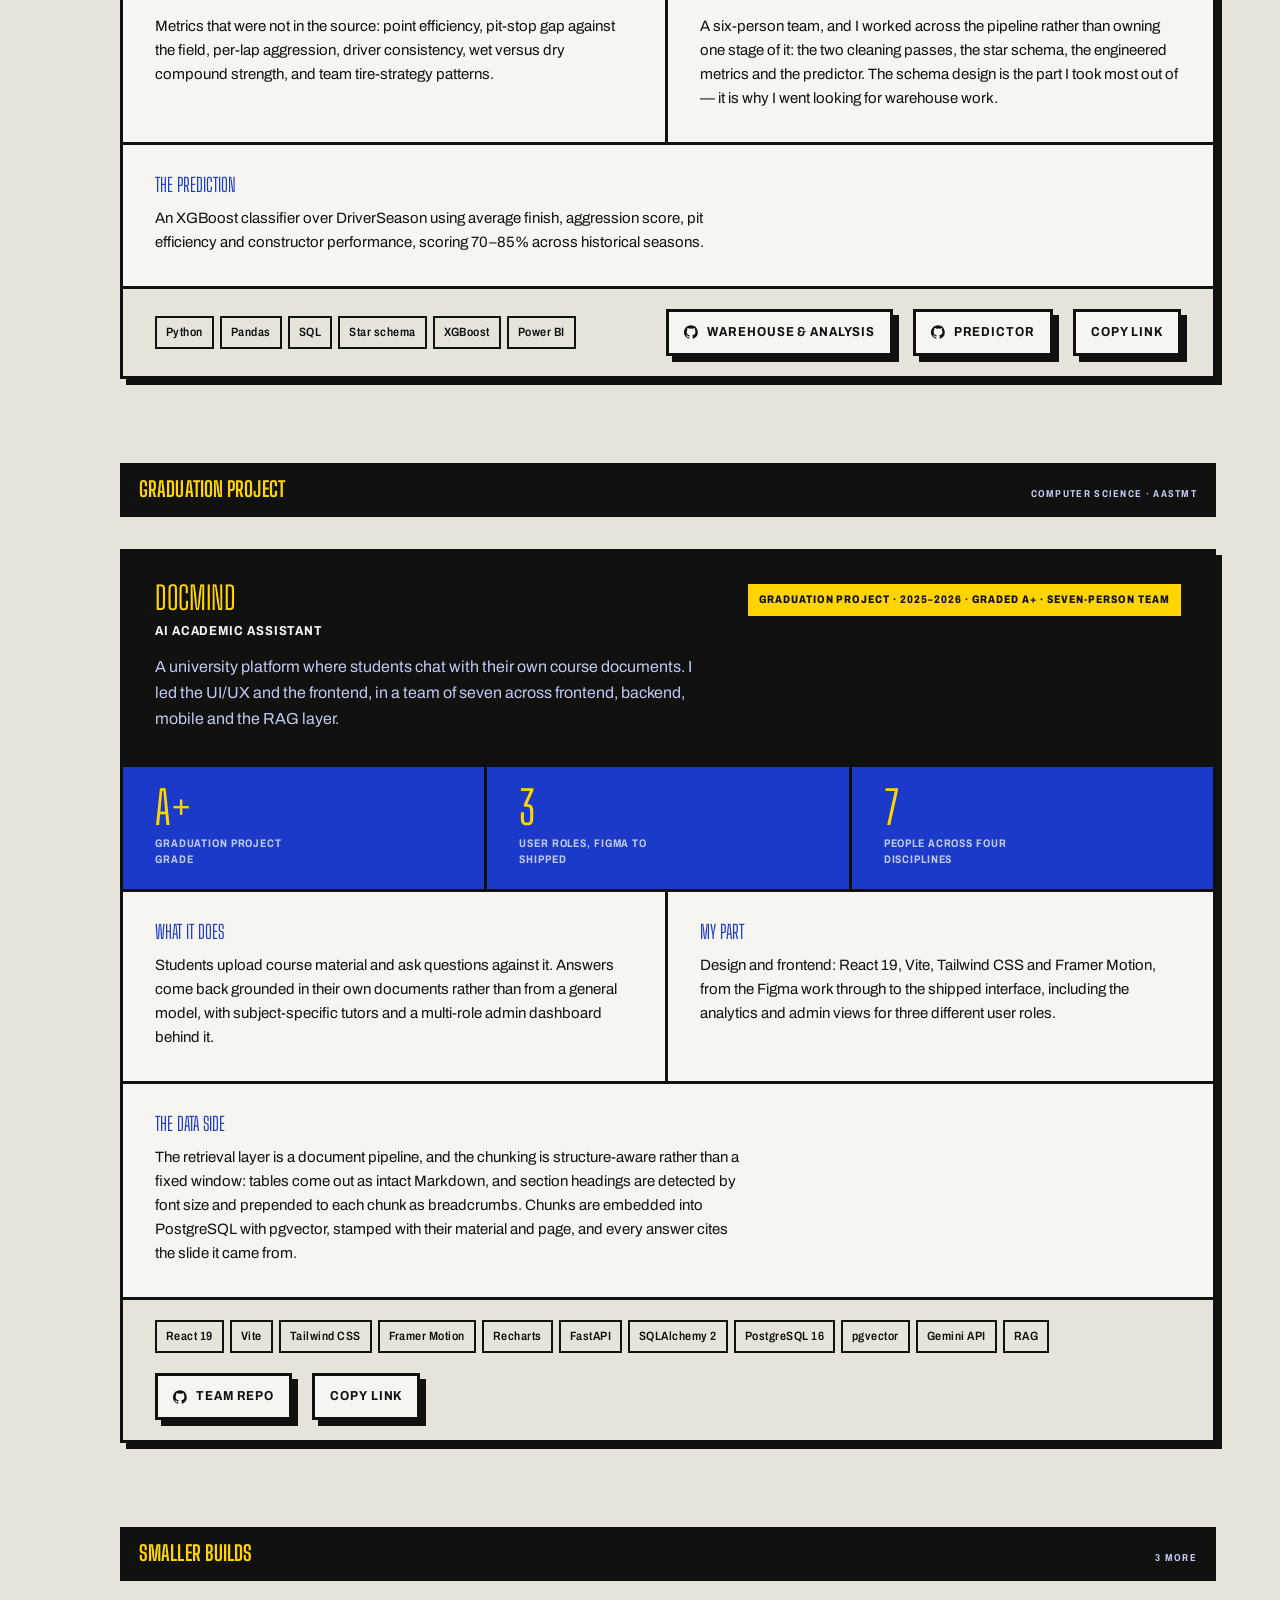
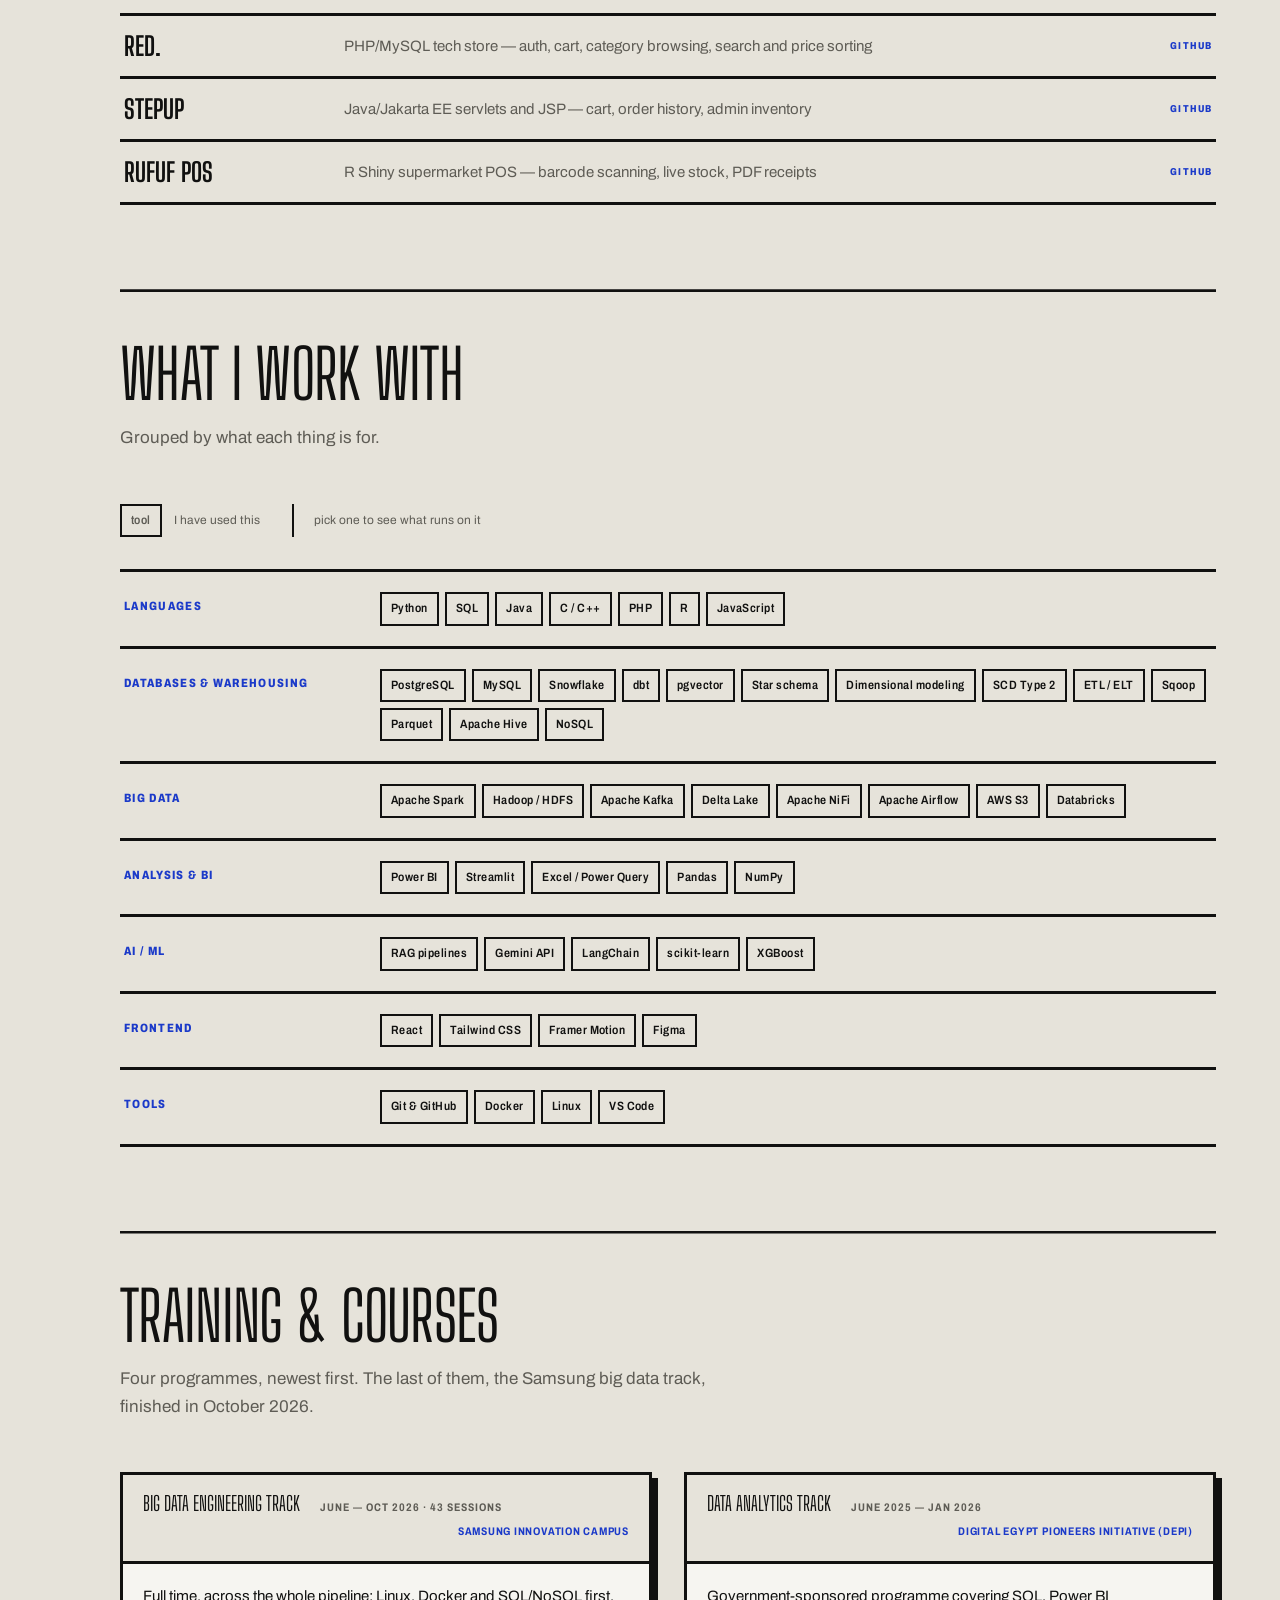
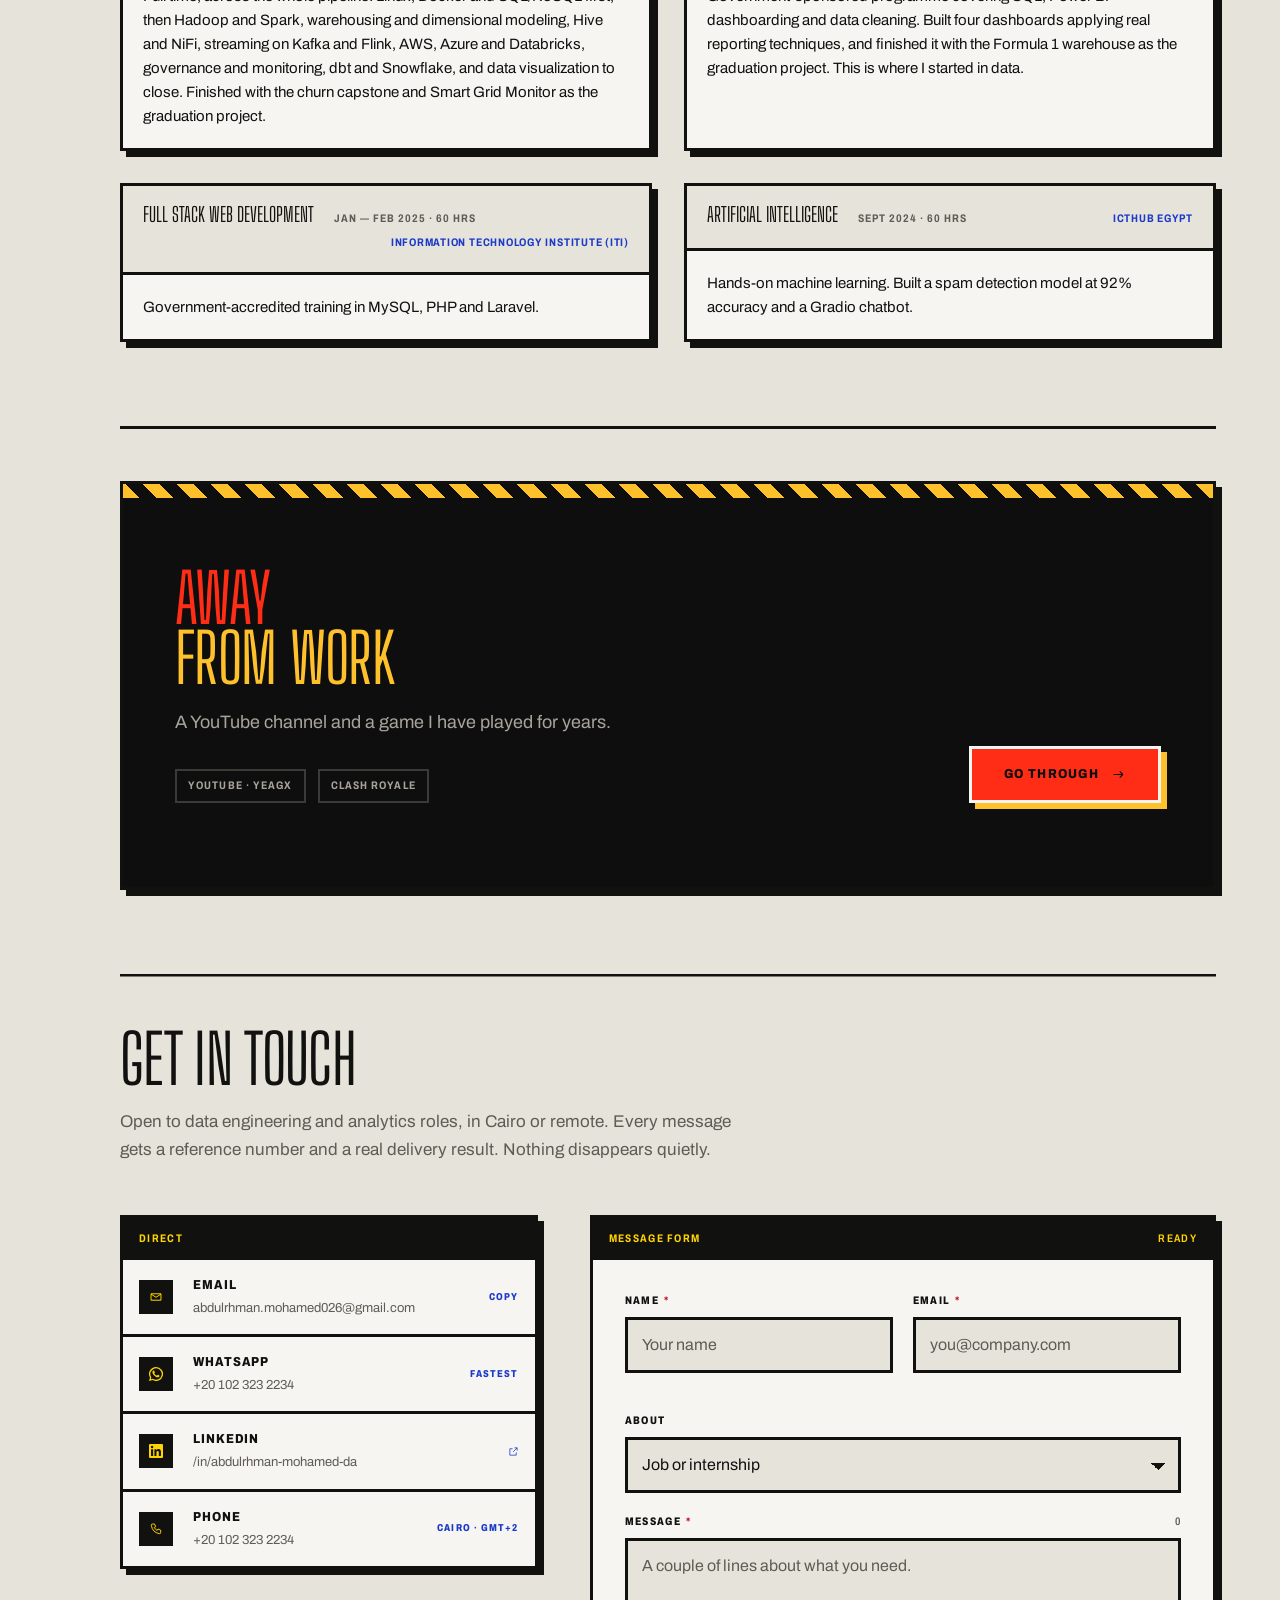
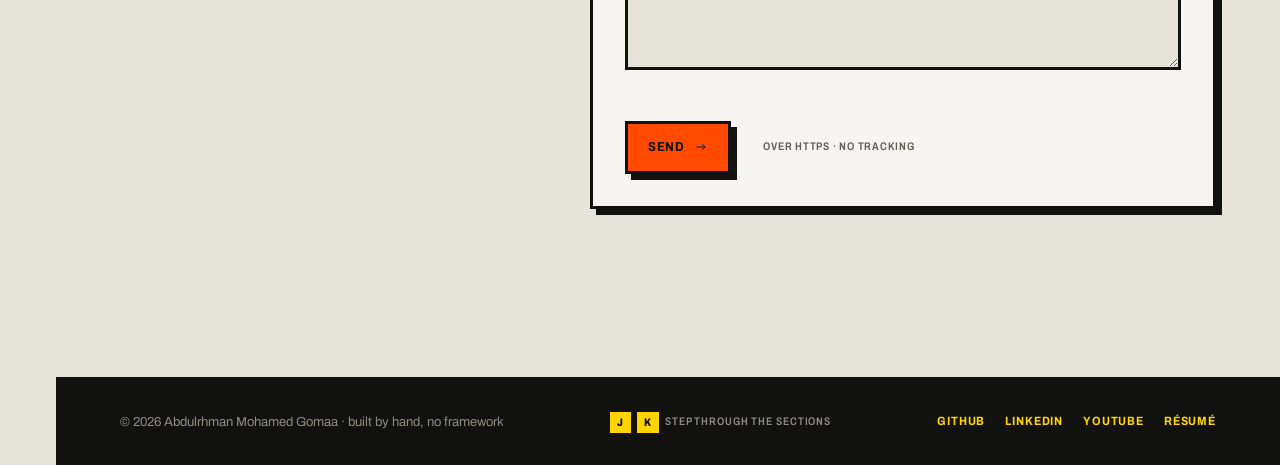
==== commit dedb9324: "fixed yt and updated the content" ====
--- a/index.html
+++ b/index.html
@@ -6,7 +6,7 @@
   <meta name="viewport" content="width=device-width, minimum-scale=1">
   <title>Abdulrhman Mohamed Gomaa — Data Engineer</title>
   <meta name="description"
-    content="Data engineer in Cairo. Computer Science graduate on the Samsung Innovation Campus big data track, building end-to-end pipelines on Hadoop, Spark and Hive.">
+    content="Data engineer in Cairo. Computer Science graduate and Samsung Innovation Campus big data alumnus, building streaming and batch pipelines on Kafka, Spark, Snowflake, dbt and Airflow.">
   <meta name="author" content="Abdulrhman Mohamed Gomaa">
   <meta name="theme-color" content="#E6E3DA">
   <link rel="canonical" href="https://abdulrhman-mohamed.vercel.app/">
@@ -180,13 +180,15 @@
               a shape nobody could query, or could not be trusted enough to act on.</p>
 
             <p>So I moved upstream. My graduation project for that track was a warehouse for four seasons of
-              Formula 1 data, built with five others, and it is where I learned schema design properly — and I am now on the <strong>Samsung Innovation Campus big data track</strong> filling in the
-              parts I had been working around: distributed processing, ingestion tooling, streaming and cloud.</p>
+              Formula 1 data, built with five others, and it is where I learned schema design properly. The
+              <strong>Samsung Innovation Campus big data track</strong> then filled in the parts I had been working
+              around — distributed processing, ingestion tooling, streaming and cloud — and I finished it in October
+              2026 with <strong>Smart Grid Monitor</strong>, a streaming pipeline over 100,000 simulated smart meters.</p>
 
             <p>Alongside that I spent the summer interning at <strong>Finnovate</strong>, part of ICT Misr Group,
-              on banking automation — that finished in September 2026, and the Samsung track is what I am on full time
-              now. I still write frontend when a project needs it, which is how I ended up leading the interface for my
-              graduation project, but data is the direction I am going.</p>
+              on banking automation, which finished in September 2026. I still write frontend when a project needs it,
+              which is how I ended up leading the interface for my graduation project, but data is the direction I am
+              going.</p>
           </div>
 
           <figure class="port">
@@ -203,7 +205,7 @@
         <div class="rule"></div>
         <header class="shd">
           <h2>What I'm doing now</h2>
-          <p>Where I actually am this month, at work and in training.</p>
+          <p>Where I actually am this month, and what came just before it.</p>
         </header>
         <div class="blk" id="nowBlock"></div>
         <div class="past" id="past"></div>
@@ -228,12 +230,11 @@
         <div class="rule"></div>
         <header class="shd">
           <h2>What I work with</h2>
-          <p>Grouped by what each thing is for. Anything I am still learning is marked as such.</p>
+          <p>Grouped by what each thing is for.</p>
         </header>
 
         <div class="kit__key">
           <i><span class="tg">tool</span> I have used this</i>
-          <i><span class="tg tg--now">tool</span> currently learning it</i>
           <i class="kit__hint">pick one to see what runs on it</i>
         </div>
 
@@ -250,15 +251,11 @@
         <div class="rule"></div>
         <header class="shd">
           <h2>Training &amp; courses</h2>
-          <p>Four programmes, one of them still running. The timetable on the right shows the course I am on.</p>
-        </header>
-
-        <div class="learn">
-          <div id="courses"></div>
-          <div class="learn__col">
-            <div class="syl" id="syllabus"></div>
-          </div>
-        </div>
+          <p>Four programmes, newest first. The last of them, the Samsung big data track, finished in
+            October 2026.</p>
+        </header>
+
+        <div class="learn" id="courses"></div>
       </section>
 
       <!-- ================= THE DOORWAY =================
--- a/CSS/work.css
+++ b/CSS/work.css
@@ -224,7 +224,7 @@
 
 .brow__s[data-s="done"] { color: var(--signal); }
 
-/* rank by inversion: the live course is the loudest row on the page */
+/* rank by inversion: the live row is the loudest row on the page */
 .brow__s[data-s="live"] {
   background: var(--live);
   color: var(--ink);
@@ -542,25 +542,56 @@
 .prj__cell:nth-child(2n) { border-right: 0; }
 .prj__cell:nth-last-child(-n+2):nth-child(2n+1),
 .prj__cell:last-child { border-bottom: 0; }
+/* an odd stage out takes the whole row rather than leaving a blank
+   plate beside it */
+.prj__cell:last-child:nth-child(2n+1) { grid-column: 1 / -1; border-right: 0; }
 .prj__cell h4 {
   margin-bottom: var(--s2);
   color: var(--field);
 }
 .prj__cell p { font-size: 15px; line-height: 1.6; }
 
-.prj__delta {
-  display: block;
-  margin-top: var(--s2);
-  padding: 9px 11px;
-  background: var(--ground);
-  border-left: var(--rule) solid var(--live);
-  font-size: 13px;
-}
-.prj__delta b {
-  font-size: 10px;
-  letter-spacing: .11em;
-  text-transform: uppercase;
-  font-variation-settings: 'wdth' 82, 'wght' 800;
+/* The readout strip: a build's counters, printed the way the board
+   prints its own — machine blue, yellow numerals, a keyline between
+   each. The keylines come from the gap: the strip is ink and every
+   counter is a blue cell laid on it, so a rule sits between each pair
+   however the row wraps. Flex rather than grid, so a short last row
+   stretches across instead of leaving an empty ink cell behind. */
+.prj__gauge {
+  display: flex;
+  flex-wrap: wrap;
+  gap: var(--rule);
+  background: var(--ink);
+  border-bottom: var(--rule) solid var(--ink);
+}
+.prj__gauge > div {
+  flex: 1 1 170px;
+  display: flex;
+  /* the figure prints above what it counts; the markup keeps the
+     legend first so it is read as a term and its value */
+  flex-direction: column-reverse;
+  justify-content: flex-end;
+  gap: 8px;
+  padding: var(--s3) var(--s4) 22px;
+  background: var(--field);
+}
+.prj__gauge dd {
+  font-family: var(--display);
+  font-size: clamp(34px, 4.2vw, 46px);
+  font-weight: 800;
+  line-height: .9;
+  letter-spacing: -.01em;
+  color: var(--signal);
+  white-space: nowrap;
+}
+.prj__gauge dt {
+  max-width: 26ch;
+  font-size: 11px;
+  font-variation-settings: 'wdth' 82, 'wght' 700;
+  letter-spacing: .08em;
+  line-height: 1.4;
+  text-transform: uppercase;
+  color: var(--on-field-2);
 }
 
 .prj__ft {
@@ -721,25 +752,23 @@
 .kit__items { display: flex; flex-wrap: wrap; gap: var(--s1); }
 
 /* =============================================================
-   TRAINING — courses as plates, the live timetable as a blue
-   panel with its own scroller. This is the only genuinely live
-   data on the site, so it gets the field colour.
+   TRAINING — four course plates racked two-up. Each row stretches
+   to its taller plate, so the rack reads as one bolted unit rather
+   than a ragged stack. Nothing here is live any more; a programme
+   flagged `current` in data.js takes the orange offset again.
    ============================================================= */
 .learn {
   display: grid;
-  grid-template-columns: minmax(0, 1fr) minmax(0, 1fr);
-  gap: var(--s5);
-  align-items: start;
+  grid-template-columns: repeat(2, minmax(0, 1fr));
+  gap: var(--s4);
 }
 
 .crs {
   background: var(--paper);
   border: var(--rule) solid var(--ink);
   box-shadow: var(--drop) var(--drop) 0 var(--ink);
-  margin-bottom: var(--s4);
   transition: transform .09s steps(2), box-shadow .09s steps(2);
 }
-.crs:last-child { margin-bottom: 0; }
 .crs.is-now { box-shadow: var(--drop) var(--drop) 0 var(--live); }
 
 /* the same lift as a project plate — one vocabulary, every plate */
@@ -785,156 +814,6 @@
 .crs.is-now .crs__hd .org { color: var(--ink); }
 .crs__bd { padding: var(--s3); }
 .crs__bd p { font-size: 15px; line-height: 1.6; }
-
-.syl {
-  background: var(--field);
-  color: var(--on-field);
-  border: var(--rule) solid var(--ink);
-  box-shadow: var(--drop) var(--drop) 0 var(--ink);
-  position: sticky;
-  top: var(--s3);
-}
-
-.syl__hd {
-  display: flex;
-  flex-wrap: wrap;
-  align-items: baseline;
-  gap: var(--s1) var(--s2);
-  padding: var(--s3);
-  background: var(--ink);
-  border-bottom: var(--rule) solid var(--ink);
-}
-.syl__hd b {
-  font-family: var(--display);
-  font-size: 21px;
-  font-weight: 800;
-  text-transform: uppercase;
-  color: var(--signal);
-  line-height: 1;
-}
-.syl__hd .crs__when { color: var(--paper); }
-.syl__next {
-  width: 100%;
-  padding: 6px 9px;
-  background: var(--live);
-  color: var(--ink);
-  font-size: 11px;
-  font-variation-settings: 'wdth' 82, 'wght' 800;
-  letter-spacing: .08em;
-  text-transform: uppercase;
-}
-
-/* Real course position, derived from the real agenda dates. The bar
-   is drawn from the same number that is printed beside it, so the
-   graphic cannot disagree with the text. */
-.syl__prog {
-  position: relative;
-  width: 100%;
-  padding: 7px 9px 11px;
-  background: var(--field-2);
-  color: var(--on-field);
-  font-size: 10px;
-  font-variation-settings: 'wdth' 80, 'wght' 800;
-  letter-spacing: .11em;
-  text-transform: uppercase;
-}
-.syl__prog::after {
-  content: '';
-  position: absolute;
-  left: 0;
-  bottom: 0;
-  height: var(--rule);
-  width: calc(var(--done, 0) * 1%);
-  background: var(--signal);
-}
-
-.syl__list {
-  max-height: 460px;
-  overflow-y: auto;
-  scrollbar-color: var(--signal) var(--field-2);
-}
-.syl__list::-webkit-scrollbar-track { background: var(--field-2); }
-.syl__list::-webkit-scrollbar-thumb { background: var(--signal); border-color: var(--field-2); }
-
-.syl__i {
-  display: grid;
-  grid-template-columns: 46px minmax(0, 1fr);
-  gap: var(--s2);
-  padding: 14px var(--s3);
-  border-bottom: 1px solid var(--field-2);
-  transition: background .1s steps(2);
-}
-.syl__i:last-child { border-bottom: 0; }
-.syl__i:hover { background: var(--field-2); }
-/* the module actually running keeps its orange field */
-.syl__i.now:hover { background: var(--live); }
-
-.syl__n {
-  font-family: var(--display);
-  font-size: 24px;
-  font-weight: 800;
-  line-height: 1;
-  color: var(--on-field-2);
-  font-variant-numeric: tabular-nums;
-}
-.syl__i.done .syl__n { color: var(--signal); }
-.syl__i.now {
-  background: var(--live);
-  color: var(--ink);
-}
-.syl__i.now .syl__n { color: var(--ink); }
-
-.syl__t { display: grid; gap: 5px; }
-.syl__t b {
-  display: flex;
-  flex-wrap: wrap;
-  align-items: center;
-  gap: var(--s2);
-  font-size: 15px;
-  font-variation-settings: 'wdth' 92, 'wght' 700;
-}
-.syl__here {
-  padding: 3px 7px;
-  background: var(--ink);
-  color: var(--signal);
-  font-size: 9px;
-  font-variation-settings: 'wdth' 80, 'wght' 800;
-  letter-spacing: .12em;
-  text-transform: uppercase;
-}
-.syl__topics {
-  display: flex;
-  flex-wrap: wrap;
-  gap: 5px;
-  font-size: 13px;
-  color: var(--on-field-2);
-  line-height: 1.5;
-}
-.syl__i.now .syl__topics { color: var(--ink); }
-
-.syl__s {
-  padding: 3px 7px;
-  background: var(--field-2);
-  color: var(--on-field);
-  font-size: 12px;
-}
-.syl__i.now .syl__s { background: var(--paper); color: var(--ink); }
-.syl__s.is-done { opacity: .55; text-decoration: line-through; }
-.syl__s.is-today {
-  background: var(--signal);
-  color: var(--ink);
-  font-variation-settings: 'wdth' 92, 'wght' 800;
-}
-
-.syl__date {
-  font-size: 10px;
-  font-variation-settings: 'wdth' 80, 'wght' 700;
-  letter-spacing: .1em;
-  text-transform: uppercase;
-  color: var(--on-field-2);
-  font-variant-numeric: tabular-nums;
-}
-.syl__i.now .syl__date { color: var(--ink); }
 
 /* =============================================================
    THE DOORWAY
@@ -1264,9 +1143,7 @@
    RESPONSIVE
    ============================================================= */
 @media (max-width: 1020px) {
-  .learn, .sink { grid-template-columns: minmax(0, 1fr); }
-  .syl { position: static; }
-  .syl__list { max-height: 400px; }
+  .sink { grid-template-columns: minmax(0, 1fr); }
 }
 
 @media (max-width: 940px) {
@@ -1291,11 +1168,14 @@
   /* the board drops its Detail course */
   .board__hd, .brow { grid-template-columns: 92px minmax(0, 1fr) 124px; }
   .board__hd span:nth-child(3), .brow__n { display: none; }
-  .prj__body { grid-template-columns: minmax(0, 1fr); }
+  .prj__body, .learn { grid-template-columns: minmax(0, 1fr); }
   .prj__cell { border-right: 0; }
   /* it stops being a corner chip and becomes a full-width line */
   .prj__meta { white-space: normal; }
   .prj__cell:last-child { border-bottom: 0; }
+  /* the two-up rule clears the bottom keyline of an odd second-to-last
+     cell; stacked, that cell has a neighbour below it again */
+  .prj__cell:nth-last-child(2):nth-child(2n+1) { border-bottom: var(--rule) solid var(--ink); }
   .kit__row { grid-template-columns: minmax(0, 1fr); }
   .kit__name { padding-top: 0; }
   .door__in { grid-template-columns: minmax(0, 1fr); align-items: start; }
@@ -1311,6 +1191,7 @@
   .also__row { grid-template-columns: minmax(0, 1fr) auto; }
   .also__row > span { grid-column: 1 / -1; }
   .prj__hd { grid-template-columns: minmax(0, 1fr); }
+  .prj__gauge > div { flex-basis: calc(50% - var(--rule)); padding: 16px var(--s3) 18px; }
   .grp b { font-size: 18px; }
   .grp span { margin-left: 0; flex-basis: 100%; }
   .rcpt__ln { grid-template-columns: minmax(0, 1fr); gap: 2px; }
